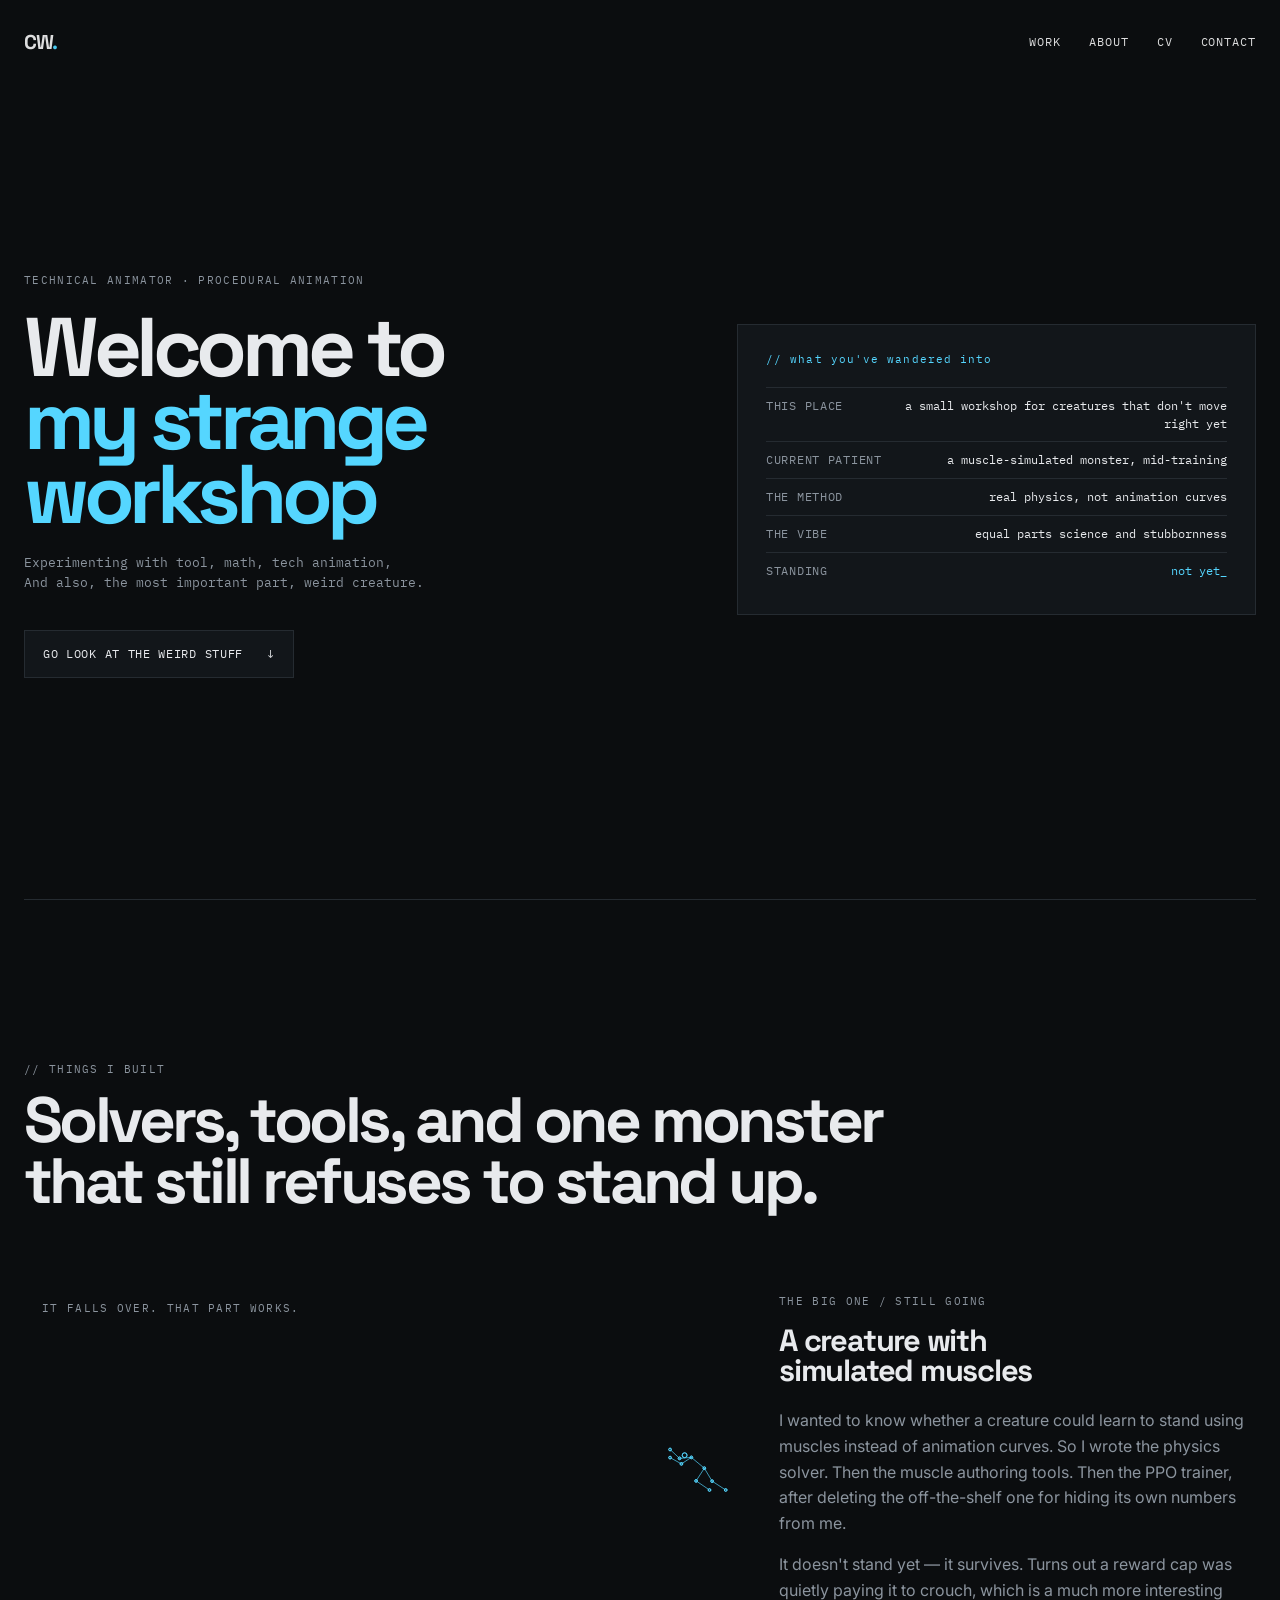
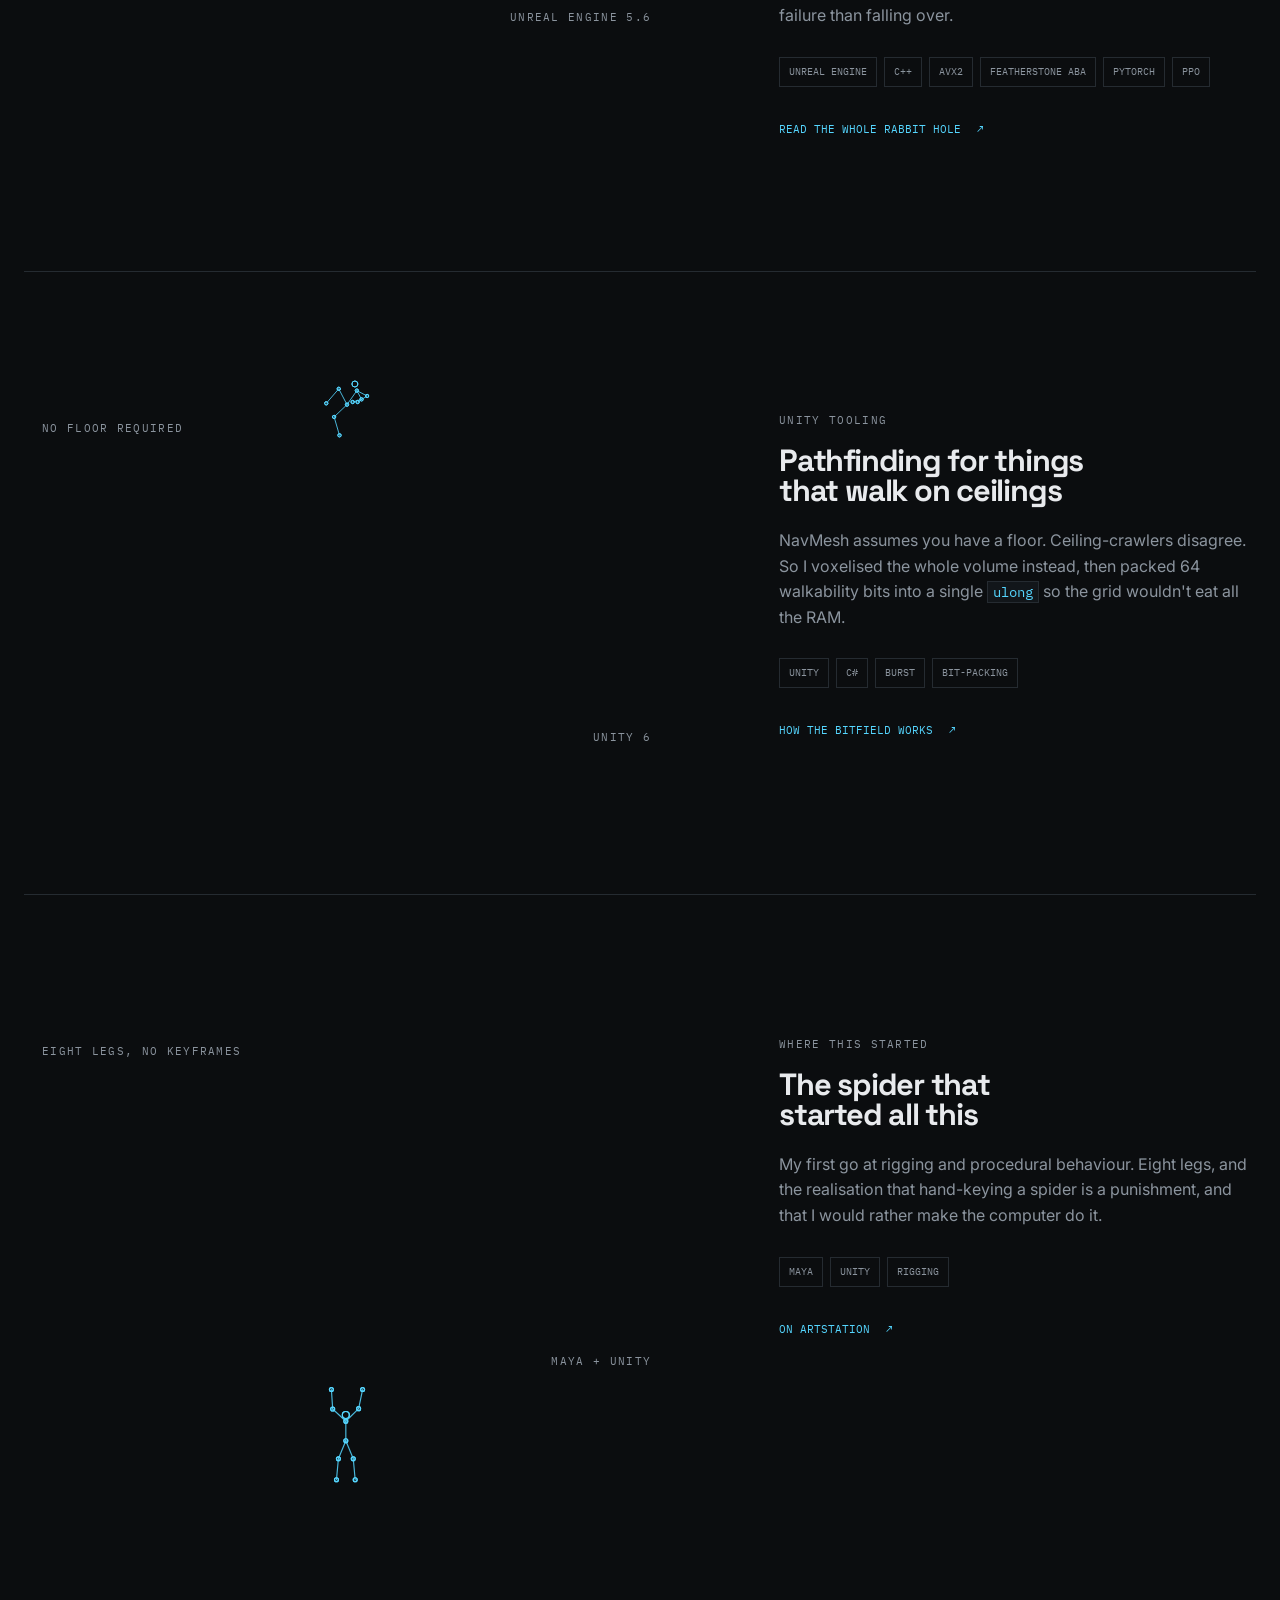
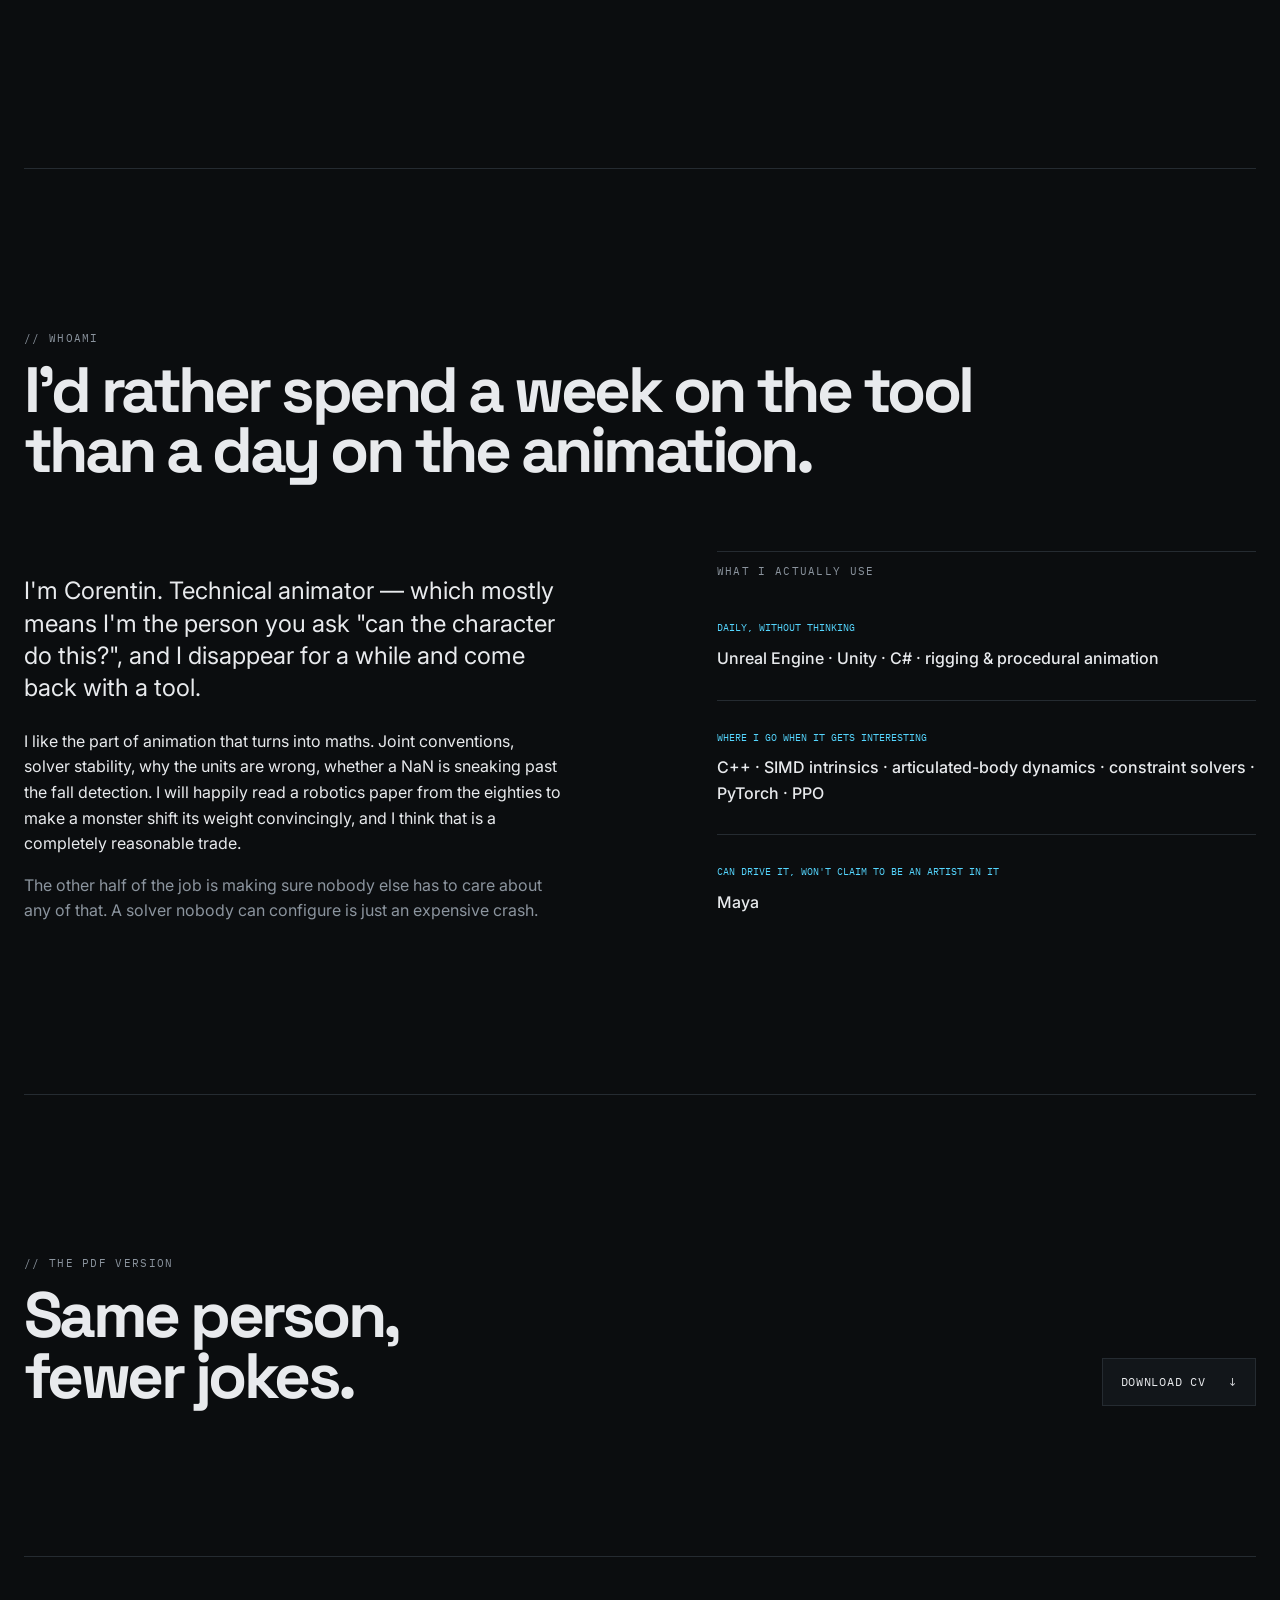
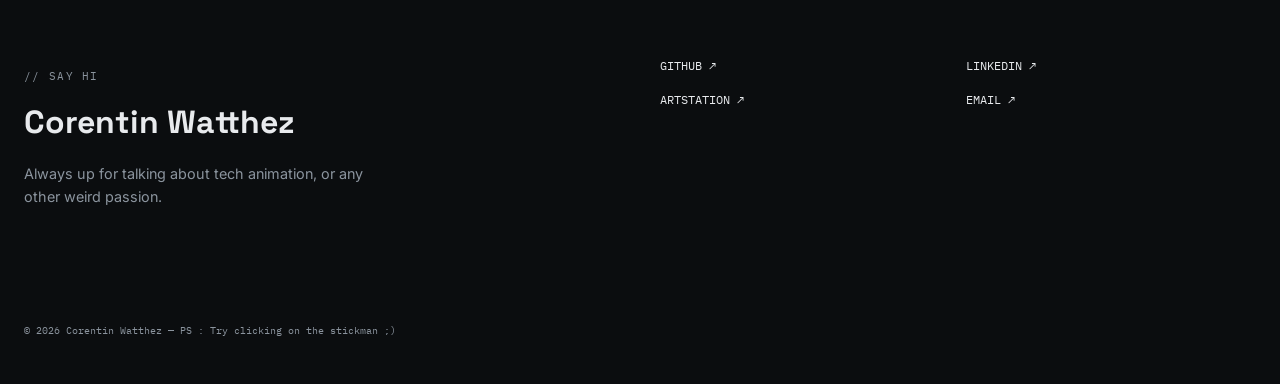
==== index.html @ bc5662cf "first procedural animation update Update the MUSCLE-ANIMATION case study and homepage card to match " ====
<!doctype html>
<html lang="en">

<head>
  <meta charset="UTF-8">
  <meta name="viewport" content="width=device-width, initial-scale=1.0">
  <meta name="description"
    content="Corentin Watthez — technical animator. I write physics solvers, rigging tools, and other things that make creatures move badly until they don't.">
  <title>Corentin Watthez — Technical Animator</title>
  <link rel="preconnect" href="https://fonts.googleapis.com">
  <link rel="preconnect" href="https://fonts.gstatic.com" crossorigin>
  <link
    href="https://fonts.googleapis.com/css2?family=IBM+Plex+Mono:wght@400;500&family=Inter:wght@400;500;600;700&family=Space+Grotesk:wght@500;600;700&display=swap"
    rel="stylesheet">
  <link rel="stylesheet" href="CSS/style.css">
  <script src="JS/stickman.js" defer></script>
  <script src="JS/video-focus.js" defer></script>
</head>

<body>
  <header class="site-header">
    <a class="logo" href="#">CW<span>.</span></a>
    <nav>
      <a href="#work">Work</a>
      <a href="#about">About</a>
      <a href="#cv">CV</a>
      <a href="#contact">Contact</a>
    </nav>
  </header>

  <main>
    <section class="hero">
      <div class="hero-copy">
        <p class="eyebrow">TECHNICAL ANIMATOR · PROCEDURAL ANIMATION</p>
        <h1>Welcome to <br><span>my strange<br>workshop</span></h1>
        <p class="hero-intro">
          Experimenting with tool, math, tech animation,<br>
          And also, the most important part, weird creature.
        </p>
        <a class="button" href="#work">Go look at the weird stuff <span>↓</span></a>
      </div>

      <div class="hero-card">
        <p class="hero-card-title">// what you've wandered into</p>
        <dl class="readout">
          <div><dt>this place</dt>
            <dd>a small workshop for creatures that don't move right yet</dd>
          </div>
          <div><dt>current patient</dt>
            <dd>a muscle-simulated monster, mid-training</dd>
          </div>
          <div><dt>the method</dt>
            <dd>real physics, not animation curves</dd>
          </div>
          <div><dt>the vibe</dt>
            <dd>equal parts science and stubbornness</dd>
          </div>
          <div class="pending"><dt>standing</dt>
            <dd>not yet</dd>
          </div>
        </dl>
      </div>
    </section>

    <section id="work" class="section" data-solo-video>
      <div class="section-heading">
        <div>
          <p class="eyebrow">// THINGS I BUILT</p>
          <h2>Solvers, tools, and one monster<br>that still refuses to stand up.</h2>
        </div>
      </div>

      <article class="project-row">
        <div class="video-frame">
          <div class="project-media">
            <div class="media-label">IT FALLS OVER. THAT PART WORKS.</div>

            <video autoplay muted loop playsinline>
              <source src="ASSET/VIDEO/MUTO Falling.mp4" type="video/mp4">
              Your browser does not support the video tag.
            </video>

            <div class="media-corner">UNREAL ENGINE 5.6</div>
          </div>
          <svg class="stickman pose-push"></svg>
        </div>
        <div class="project-info">
          <p class="project-index">THE BIG ONE / STILL GOING</p>
          <h3>A creature with<br>simulated muscles</h3>
          <p>
            I wanted to know whether a creature could learn to stand using muscles
            instead of animation curves. So I wrote the physics solver. Then the
            muscle authoring tools. Then the PPO trainer, after deleting the
            off-the-shelf one for hiding its own numbers from me.
          </p>
          <p>
            It doesn't stand yet — it survives. Turns out a reward cap was
            quietly paying it to crouch, which is a much more interesting failure
            than falling over.
          </p>
          <div class="tags">
            <span>Unreal Engine</span>
            <span>C++</span>
            <span>AVX2</span>
            <span>Featherstone ABA</span>
            <span>PyTorch</span>
            <span>PPO</span>
          </div>
          <a class="text-link" href="PROJECTS/MUSCLE-ANIMATION/index.html">Read the whole rabbit hole <span>↗</span></a>
        </div>
      </article>


      <article class="project-row">
        <div class="video-frame">
          <div class="project-media">
            <div class="media-label">NO FLOOR REQUIRED</div>

            <video autoplay muted loop playsinline>
              <source src="ASSET/VIDEO/Pathfinding demo.mp4" type="video/mp4">
              Your browser does not support the video tag.
            </video>

            <div class="media-corner">UNITY 6</div>
          </div>
          <svg class="stickman pose-sit"></svg>
        </div>
        <div class="project-info">
          <p class="project-index">UNITY TOOLING</p>
          <h3>Pathfinding for things<br>that walk on ceilings</h3>
          <p>
            NavMesh assumes you have a floor. Ceiling-crawlers disagree. So I
            voxelised the whole volume instead, then packed 64 walkability bits
            into a single <code>ulong</code> so the grid wouldn't eat all the RAM.
          </p>
          <div class="tags"><span>Unity</span><span>C#</span><span>Burst</span><span>Bit-packing</span></div>
          <a class="text-link" href="PROJECTS/3DPATHFINDING/index.html">How the bitfield works <span>↗</span></a>
        </div>
      </article>

      <article class="project-row">
        <div class="video-frame">
          <div class="project-media">
            <div class="media-label">EIGHT LEGS, NO KEYFRAMES</div>

            <video autoplay muted loop playsinline>
              <source src="ASSET/VIDEO/SpiderWalking.mp4" type="video/mp4">
              Your browser does not support the video tag.
            </video>

            <div class="media-corner">MAYA + UNITY</div>
          </div>
          <svg class="stickman pose-hang"></svg>
        </div>
        <div class="project-info">
          <p class="project-index">WHERE THIS STARTED</p>
          <h3>The spider that<br>started all this</h3>
          <p>
            My first go at rigging and procedural behaviour. Eight legs, and the
            realisation that hand-keying a spider is a punishment, and that I would
            rather make the computer do it.
          </p>
          <div class="tags"><span>Maya</span><span>Unity</span><span>Rigging</span></div>
          <a class="text-link" href="https://www.artstation.com/artwork/eRRg83">On ArtStation <span>↗</span></a>
        </div>
      </article>
    </section>


    <section id="about" class="section about">
      <div class="section-heading">
        <div>
          <p class="eyebrow">// WHOAMI</p>
          <h2>I'd rather spend a week on the tool<br>than a day on the animation.</h2>
        </div>
      </div>

      <div class="about-grid">
        <div>
          <p class="large-copy">
            I'm Corentin. Technical animator — which mostly means I'm the person
            you ask "can the character do this?", and I disappear for a while and
            come back with a tool.
          </p>
          <p>
            I like the part of animation that turns into maths. Joint conventions,
            solver stability, why the units are wrong, whether a NaN is sneaking
            past the fall detection. I will happily read a robotics paper from the
            eighties to make a monster shift its weight convincingly, and I think
            that is a completely reasonable trade.
          </p>
          <p>
            The other half of the job is making sure nobody else has to care about
            any of that. A solver nobody can configure is just an expensive crash.
          </p>
        </div>
        <div class="toolbox">
          <p class="eyebrow">WHAT I ACTUALLY USE</p>
          <div class="skill-group">
            <span>DAILY, WITHOUT THINKING</span>
            <strong>Unreal Engine · Unity · C# · rigging &amp; procedural animation</strong>
          </div>
          <div class="skill-group">
            <span>WHERE I GO WHEN IT GETS INTERESTING</span>
            <strong>C++ · SIMD intrinsics · articulated-body dynamics · constraint
              solvers · PyTorch · PPO</strong>
          </div>
          <div class="skill-group">
            <span>CAN DRIVE IT, WON'T CLAIM TO BE AN ARTIST IN IT</span>
            <strong>Maya</strong>
          </div>
        </div>
      </div>
    </section>

    <section id="cv" class="section cv">
      <div>
        <p class="eyebrow">// THE PDF VERSION</p>
        <h2>Same person,<br>fewer jokes.</h2>
      </div>
      <a class="button" href="ASSET/WatthezCorentinResume.pdf" download>Download CV <span>↓</span></a>
    </section>
  </main>

  <footer id="contact">
    <div>
      <p class="eyebrow">// SAY HI</p>
      <h2>Corentin Watthez</h2>
      <p class="footer-note">
        Always up for talking about tech animation, or any other weird passion.
      </p>
    </div>
    <div class="footer-links">
      <a href="https://github.com/Orabs16">GitHub ↗</a>
      <a href="https://www.linkedin.com/in/corentin-watthez-62b219331/">LinkedIn ↗</a>
      <a href="https://www.artstation.com/corentinwatthez">ArtStation ↗</a>
      <a href="mailto:corentinwatthez@gmail.com">Email ↗</a>
    </div>
    <p class="copyright">
      © 2026 Corentin Watthez — PS : Try clicking on the stickman ;)
    </p>
  </footer>
</body>

</html>
---- CSS/style.css ----
* {
  box-sizing: border-box;
}

:root {
  --bg: #0b0d0f;
  --surface: #12161a;
  --surface-2: #171c21;
  --text: #e8eaed;
  --muted: #8b949e;
  --line: #252b31;
  --accent: #55d6ff;
  --max: 1280px;
}

html {
  scroll-behavior: smooth;
}

body {
  margin: 0;
  background: var(--bg);
  color: var(--text);
  font-family: "Inter", sans-serif;
  line-height: 1.6;
}

a {
  color: inherit;
  text-decoration: none;
}

.site-header {
  position: fixed;
  z-index: 10;
  top: 0;
  left: 50%;
  transform: translateX(-50%);
  width: min(calc(100% - 48px), var(--max));
  padding: 26px 0;
  display: flex;
  justify-content: space-between;
  align-items: center;
  mix-blend-mode: difference;
}

.logo {
  font-family: "Space Grotesk", sans-serif;
  font-weight: 700;
  font-size: 1.25rem;
  letter-spacing: -.05em;
}

.logo span,
h1 span,
.statement span {
  color: var(--accent);
}

nav {
  display: flex;
  gap: 28px;
  font-family: "IBM Plex Mono", monospace;
  font-size: .72rem;
  text-transform: uppercase;
  letter-spacing: .08em;
}

nav a,
.text-link,
.footer-links a {
  transition: color .2s ease;
}

nav a:hover,
.text-link:hover,
.footer-links a:hover {
  color: var(--accent);
}

.hero,
.section,
.statement,
footer {
  width: min(calc(100% - 48px), var(--max));
  margin: 0 auto;
}

.hero {
  min-height: 100vh;
  display: grid;
  grid-template-columns: 1fr .85fr;
  align-items: center;
  gap: 8vw;
  padding: 120px 0 80px;

  border-bottom: 1px solid var(--line);
}

.eyebrow {
  white-space: nowrap;
}

.eyebrow,
.project-index,
.media-label,
.media-corner,
.hero-label {
  font-family: "IBM Plex Mono", monospace;
  font-size: .68rem;
  letter-spacing: .12em;
  text-transform: uppercase;
  color: var(--muted);
}

.hero h1 {
  margin: 22px 0;
  font-family: "Space Grotesk", sans-serif;
  font-size: clamp(3.4rem, 6.5vw, 6.8rem);
  line-height: .88;
  letter-spacing: -.065em;
}

.hero-intro {
  color: var(--muted);
  font-family: "IBM Plex Mono", monospace;
  font-size: .8rem;
  margin-bottom: 36px;
}

.button {
  display: inline-flex;
  align-items: center;
  gap: 24px;
  padding: 14px 18px;
  border: 1px solid var(--line);
  background: var(--surface);
  font-family: "IBM Plex Mono", monospace;
  font-size: .72rem;
  text-transform: uppercase;
  letter-spacing: .06em;
  transition: border-color .2s ease, background .2s ease;
}

.button:hover {
  border-color: var(--accent);
  background: var(--surface-2);
}

.hero-visual {
  min-height: 570px;
  position: relative;
  overflow: hidden;
  border: 1px solid var(--line);
  background:
    radial-gradient(circle at 50% 45%, rgba(85,214,255,.08), transparent 30%),
    var(--surface);
}

.grid {
  position: absolute;
  inset: 0;
  opacity: .3;
  background-image:
    linear-gradient(var(--line) 1px, transparent 1px),
    linear-gradient(90deg, var(--line) 1px, transparent 1px);
  background-size: 45px 45px;
  transform: perspective(500px) rotateX(55deg) scale(1.5);
  transform-origin: bottom;
}

/*
 * The stickman rig itself (joints, bones, IK, pose data) lives entirely in
 * JS/stickman.js — an <svg class="stickman pose-X"> is built and animated
 * from there. The .video-frame anchor rules below (search "pose-hang") are
 * all that's left in CSS: where each pose's fixed grip/foot point lands on
 * its video's edge.
 */
.stickman {
  position: absolute;
  display: block;
  overflow: visible; /* svg defaults to clipping at its viewBox; limbs that swing outside it (a raised head, a kicking foot) need to stay visible */
  /* mobile browsers flash a translucent highlight box and/or a long-press
     copy/save callout on anything tappable - purely cosmetic, doesn't touch
     click/pointer events, so it's safe to turn off for a decorative figure */
  -webkit-tap-highlight-color: transparent;
  -webkit-touch-callout: none;
  user-select: none;
  -webkit-user-select: none;
}

.hero-label {
  position: absolute;
  left: 20px;
  bottom: 20px;
}

.hero-label strong {
  color: var(--accent);
  font-weight: 400;
}

.section {
  padding: 150px 0;
}

/* this used to be a two-column grid: a narrow gutter for a .section-number,
   then the heading. No HTML file ever had a .section-number, so the heading
   was the only child and landed in the 80px gutter track - which crushed it
   into a tall thin column against the left edge. The eyebrow does the
   numbering job now, so the gutter (and its dead .section-number rule) is
   gone and the heading gets the full width. */
.section-heading {
  margin-bottom: 70px;
}

.section h2 {
  margin: 12px 0 0;
  font-family: "Space Grotesk", sans-serif;
  font-size: clamp(2.8rem, 5vw, 5rem);
  line-height: .95;
  letter-spacing: -.055em;
}

/* One project per row, video left, words right.
   Three looping videos sharing a screen made the section unreadable - the eye
   gets dragged between three unrelated subjects at once. Full-width rows with
   a lot of air between them give each project a screen of its own, and
   JS/video-focus.js makes sure only the one you're actually looking at plays. */
.project-row {
  display: grid;
  grid-template-columns: 1.15fr .85fr;
  /* the braced stickman leans off the right edge of the video, so the gap has
     to clear the figure as well as the two columns */
  gap: 110px;
  /* tops line up. end-alignment bottom-aligned a 366px video against a much
     taller text block, which dropped the video far below its own heading and
     read as a bug rather than a choice */
  align-items: start;
  padding: 130px 0;
  border-top: 1px solid var(--line);
}

.project-row:first-of-type {
  padding-top: 0;
  border-top: none;
}

/* .video-frame is the positioning anchor for the stickmen, but it stretches to
   the full grid column while .project-media caps out at 650px - so pose-push's
   left:100% was landing well past the video's right edge, floating in the gap.
   Pinning the frame to the same max-width puts the figure back on the border. */
.project-row .video-frame {
  width: min(100%, 650px);
}

/* the row's text column is narrower than the old featured layout, so the
   headline has to come down with it or it wraps to four lines */
.project-row .project-info h3 {
  font-size: clamp(1.9rem, 2.4vw, 2.6rem);
  margin: 16px 0 22px;
}

.project-media {
  position: relative;
  overflow: hidden;
  width: 100%;
  max-width: 650px;
  aspect-ratio: 16 / 9;
}

.project-media video {
  width: 100%;
  height: 100%;
  display: block;
  object-fit: cover;
}

.placeholder-media,
.card-media {
  position: relative;
  overflow: hidden;
  border: 1px solid var(--line);
  background:
    radial-gradient(circle at 50% 45%, rgba(85,214,255,.09), transparent 25%),
    linear-gradient(135deg, #101419, #171c21);
}

.placeholder-media::before,
.card-media::before {
  content: "";
  position: absolute;
  inset: 0;
  opacity: .18;
  background-image:
    linear-gradient(var(--line) 1px, transparent 1px),
    linear-gradient(90deg, var(--line) 1px, transparent 1px);
  background-size: 32px 32px;
}

.media-label,
.media-corner {
  position: absolute;
  z-index: 1;
  padding: 18px;
}

.media-corner {
  right: 0;
  bottom: 0;
}

.media-placeholder {
  position: absolute;
  inset: 0;
  display: grid;
  place-items: center;
}

.media-placeholder span {
  width: 74px;
  height: 74px;
  display: grid;
  place-items: center;
  border: 1px solid var(--accent);
  color: var(--accent);
  border-radius: 50%;
}

.project-info h3 {
  font-family: "Space Grotesk", sans-serif;
  letter-spacing: -.04em;
  line-height: .98;
}

.project-info h3 {
  font-size: clamp(2.2rem, 3.5vw, 4rem);
  margin: 18px 0 26px;
}

.project-info > p:not(.project-index) {
  color: var(--muted);
  max-width: 560px;
}

.tags {
  display: flex;
  flex-wrap: wrap;
  gap: 7px;
  margin: 28px 0;
}

.tags span {
  padding: 6px 9px;
  border: 1px solid var(--line);
  color: var(--muted);
  font-family: "IBM Plex Mono", monospace;
  font-size: .62rem;
  text-transform: uppercase;
}

.text-link {
  display: inline-flex;
  gap: 16px;
  color: var(--accent);
  font-family: "IBM Plex Mono", monospace;
  font-size: .7rem;
  text-transform: uppercase;
}

/* .project-grid / .project-card / .card-media lived here for the old two-up
   card row. Every project is a .project-row now, so they're gone. */

.video-frame {
  position: relative;
}

/* the dangling legs need real clearance below; hands/hips/heads for the
   other poses stay inside the video's own footprint, so no baseline margin
   is needed */
.video-frame:has(.pose-hang) {
  margin-bottom: 100px;
}

.video-frame .pose-hang {
  top: 100%;
  left: 50%;
  transform: translateX(-50%);
}

.video-frame .pose-push {
  left: 100%;
  top: 50%;
  transform: translateY(-50%);
}

/* push's mobile stand-in anchors the same right edge as pose-push - it's
   just built narrow (see JS/stickman.js) so it fits the smaller margin a
   full-width mobile video leaves past that edge. */
.video-frame .pose-push-mobile {
  left: 100%;
  top: 50%;
  transform: translateY(-50%);
}

.video-frame .pose-sit {
  top: 0;
  left: 50%;
  transform: translateX(-50%);
}
.statement {
  border-top: 1px solid var(--line);
  border-bottom: 1px solid var(--line);
  padding: 120px 0;
  display: grid;
  grid-template-columns: 100px 1fr;
  align-items: start;
}

.statement-mark {
  font-size: 4rem;
  color: var(--accent);
}

.statement p {
  margin: 0;
  font-family: "Space Grotesk", sans-serif;
  font-size: clamp(2.5rem, 5vw, 5rem);
  line-height: .95;
  letter-spacing: -.055em;
}

.about {
  border-top: 1px solid var(--line);
}



.about-grid {
  display: grid;
  grid-template-columns: 1fr 1fr;
  gap: 12vw;
}

.large-copy {
  font-size: 1.5rem;
  line-height: 1.35;
}

.about-grid > div:first-child > p:last-child {
  color: var(--muted);
  max-width: 600px;
}

.toolbox {
  border-top: 1px solid var(--line);
}

.skill-group {
  padding: 28px 0;
  border-bottom: 1px solid var(--line);
}

.skill-group span {
  display: block;
  margin-bottom: 10px;
  color: var(--accent);
  font-family: "IBM Plex Mono", monospace;
  font-size: .65rem;
}

.skill-group strong {
  font-weight: 500;
}

.cv {
  display: flex;
  justify-content: space-between;
  align-items: end;
  border-top: 1px solid var(--line);
}

footer {
  padding: 100px 0 35px;
  border-top: 1px solid var(--line);
  display: grid;
  grid-template-columns: 1fr 1fr;
  gap: 40px;
}

footer h2 {
  font-family: "Space Grotesk", sans-serif;
  font-size: 2rem;
  margin: 10px 0;
}

.footer-links {
  display: grid;
  grid-template-columns: 1fr 1fr;
  align-content: start;
  gap: 15px;
  font-family: "IBM Plex Mono", monospace;
  font-size: .72rem;
  text-transform: uppercase;
}

.copyright {
  grid-column: 1 / -1;
  margin-top: 60px;
  color: var(--muted);
  font-family: "IBM Plex Mono", monospace;
  font-size: .62rem;
}

@media (max-width: 800px) {
  .site-header {
    width: calc(100% - 32px);
  }

  nav {
    gap: 12px;
    font-size: .58rem;
  }

  .hero,
  .project-row,
  .about-grid,
  footer {
    grid-template-columns: 1fr;
  }

  .hero {
    padding-top: 130px;
    border-bottom: 1px solid var(--line);
  }

  .hero-visual {
    min-height: 430px;
  }

  .project-row {
    gap: 40px;
    padding: 80px 0;
  }

  .section {
    padding: 100px 0;
  }

  .section-heading {
    margin-bottom: 45px;
  }

  .statement {
    grid-template-columns: 45px 1fr;
    padding: 90px 0;
  }

  .cv {
    align-items: start;
    gap: 35px;
    flex-direction: column;
  }

  .footer-links {
    grid-template-columns: 1fr 1fr;
  }
}

/* ---- hero readout card ------------------------------------------------
   the right-hand hero column used to be an empty grid cell; it now holds a
   live-ish status block for whatever project is currently eating my evenings.
   update the numbers when they change - stale stats are worse than no stats. */

.hero-card {
  align-self: center;
  padding: 26px 28px;
  border: 1px solid var(--line);
  background: var(--surface);
  font-family: "IBM Plex Mono", monospace;
  font-size: .74rem;
  line-height: 1.5;
}

.hero-card-title {
  margin: 0 0 20px;
  color: var(--accent);
  font-size: .68rem;
  letter-spacing: .1em;
}

.readout {
  margin: 0;
}

.readout > div {
  display: flex;
  justify-content: space-between;
  gap: 20px;
  padding: 9px 0;
  border-top: 1px solid var(--line);
}

.readout dt {
  color: var(--muted);
  text-transform: uppercase;
  letter-spacing: .06em;
  white-space: nowrap;
}

.readout dd {
  margin: 0;
  text-align: right;
}

/* the one line that isn't done yet gets to look unfinished */
.readout .pending dd {
  color: var(--accent);
}

.readout .pending dd::after {
  content: "_";
  animation: caret 1.1s steps(1) infinite;
}

@keyframes caret {
  50% { opacity: 0; }
}

@media (prefers-reduced-motion: reduce) {
  .readout .pending dd::after { animation: none; }
}

/* inline code in body copy - ulong, NaN, that kind of thing */
code {
  padding: 1px 5px;
  border: 1px solid var(--line);
  background: var(--surface);
  color: var(--accent);
  font-family: "IBM Plex Mono", monospace;
  font-size: .85em;
}

.footer-note {
  max-width: 42ch;
  color: var(--muted);
  font-size: .9rem;
}

.copyright {
  max-width: 68ch;
  line-height: 1.7;
}

/* the about column now runs to three groups, so let the last one close it off */
.toolbox .skill-group:last-child {
  border-bottom: none;
}

@media (max-width: 800px) {
  /* long eyebrows would otherwise overflow: nowrap is only safe on desktop */
  .eyebrow {
    white-space: normal;
  }

  .hero-card {
    align-self: start;
  }
}
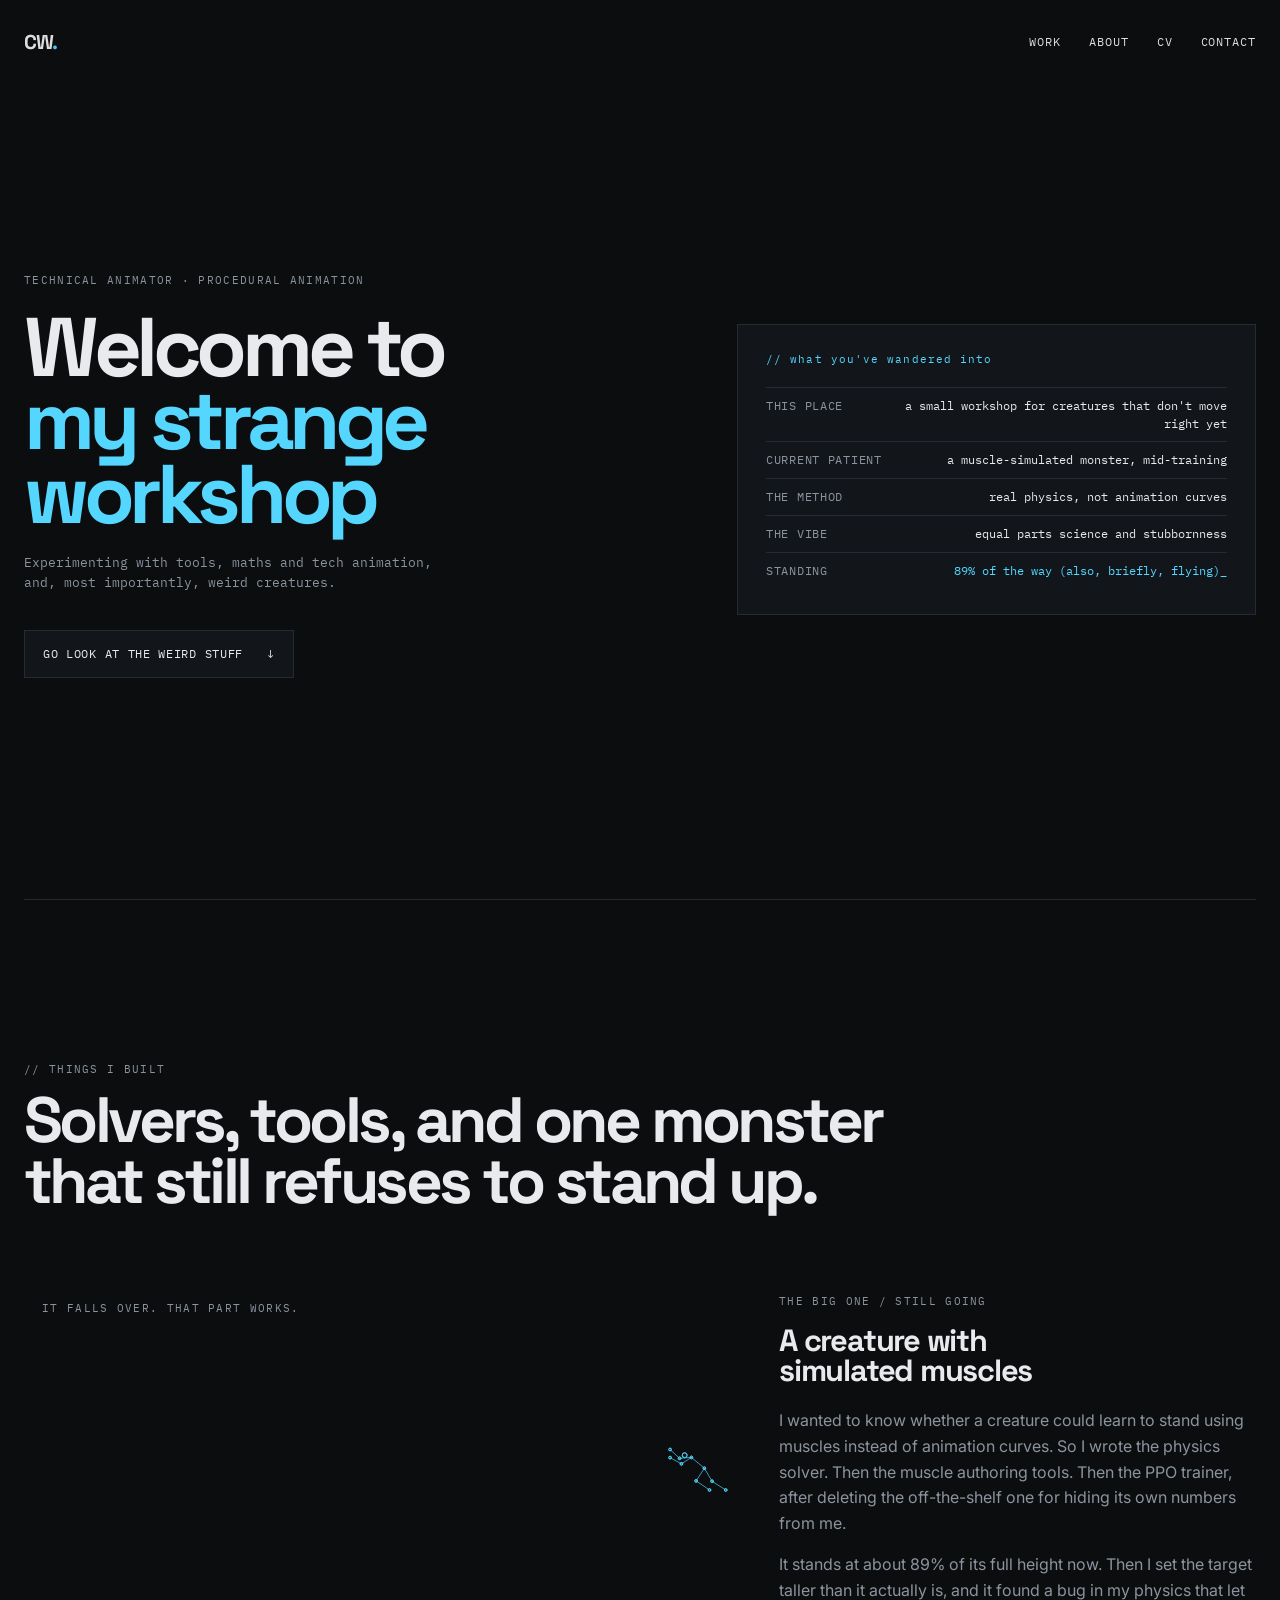
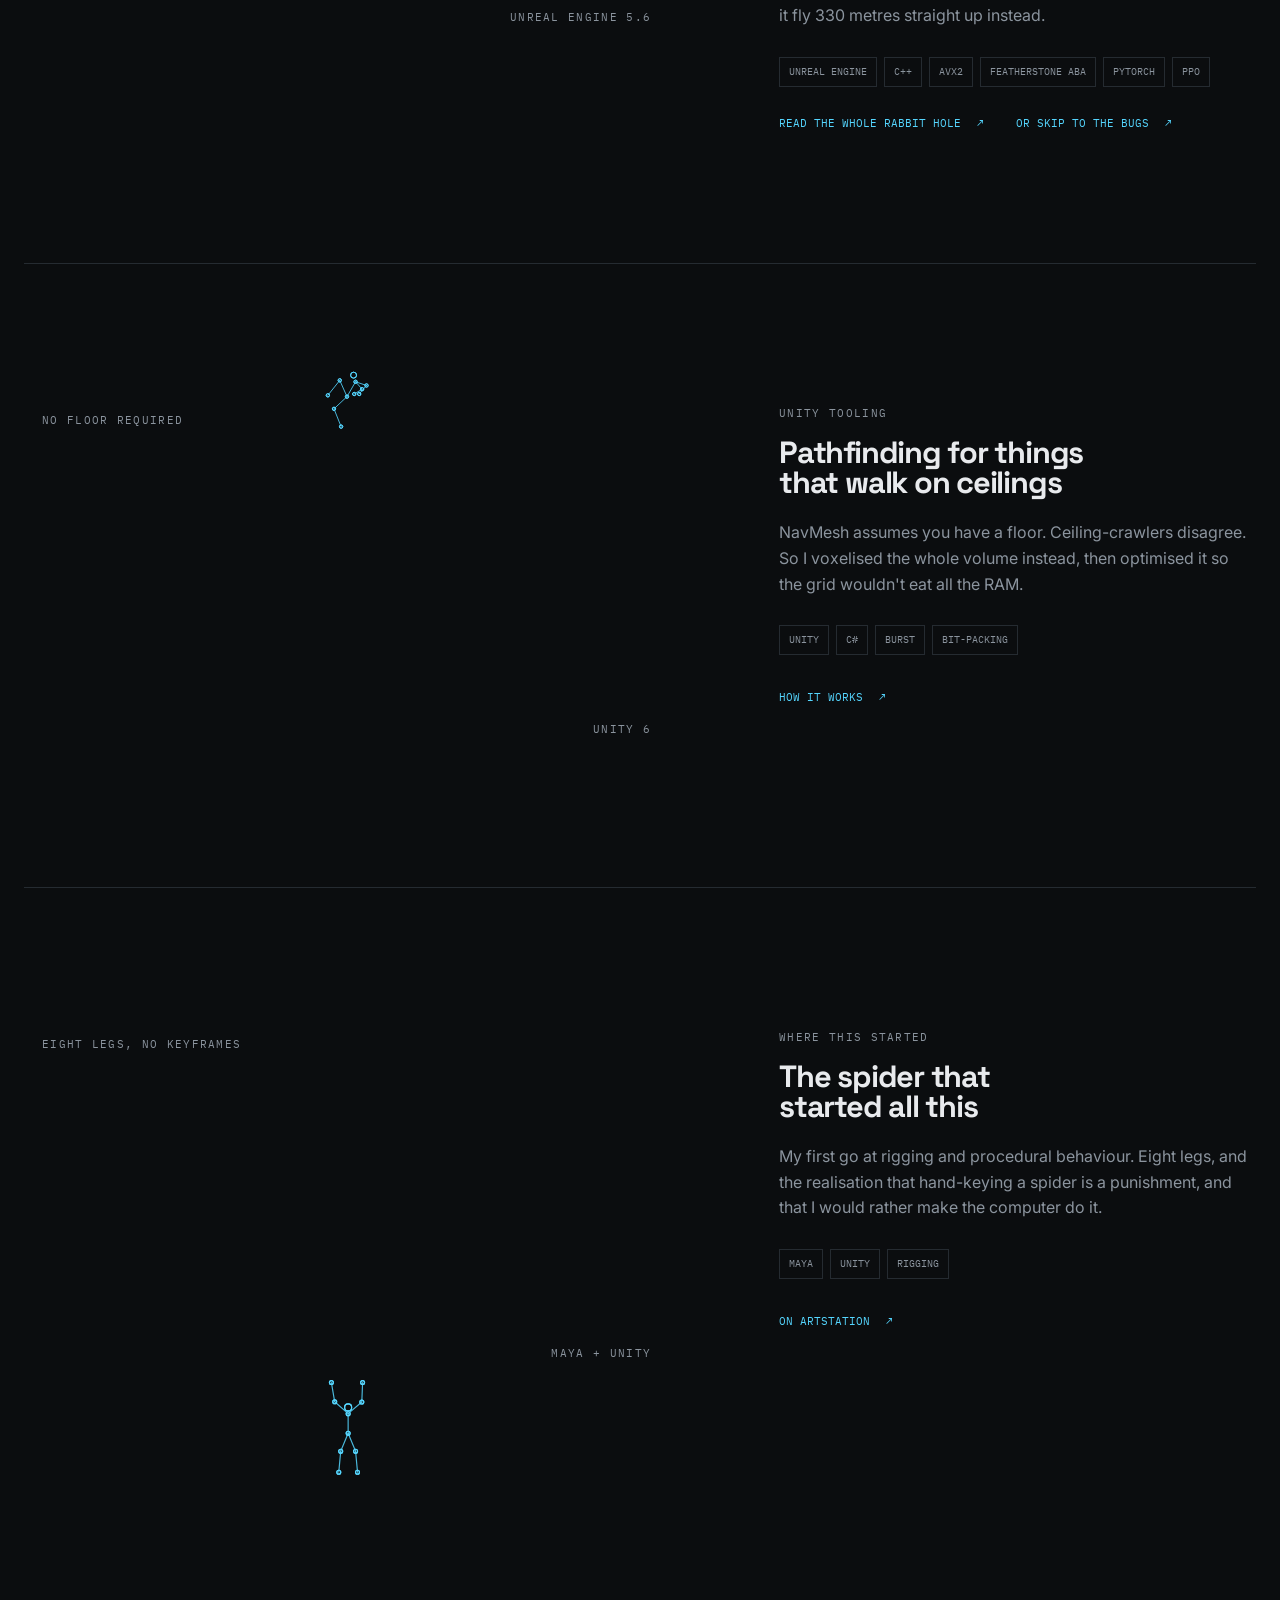
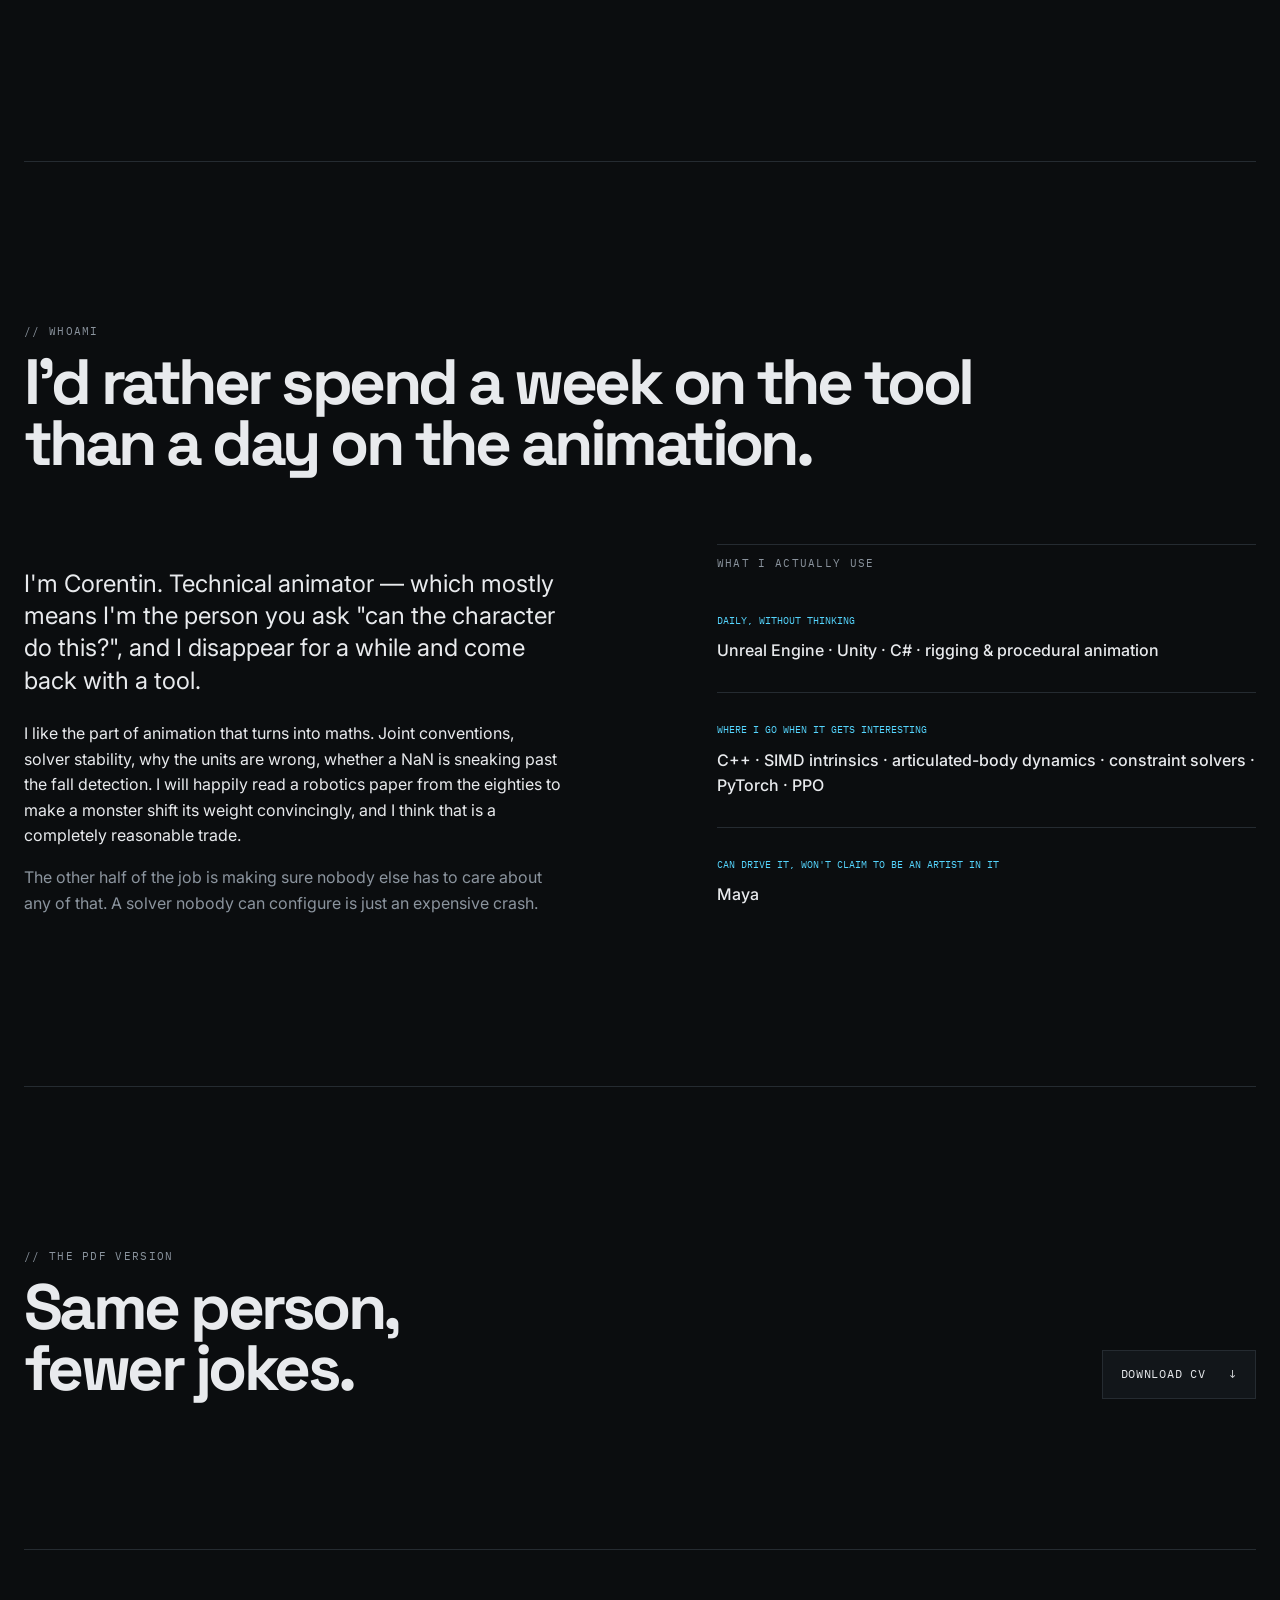
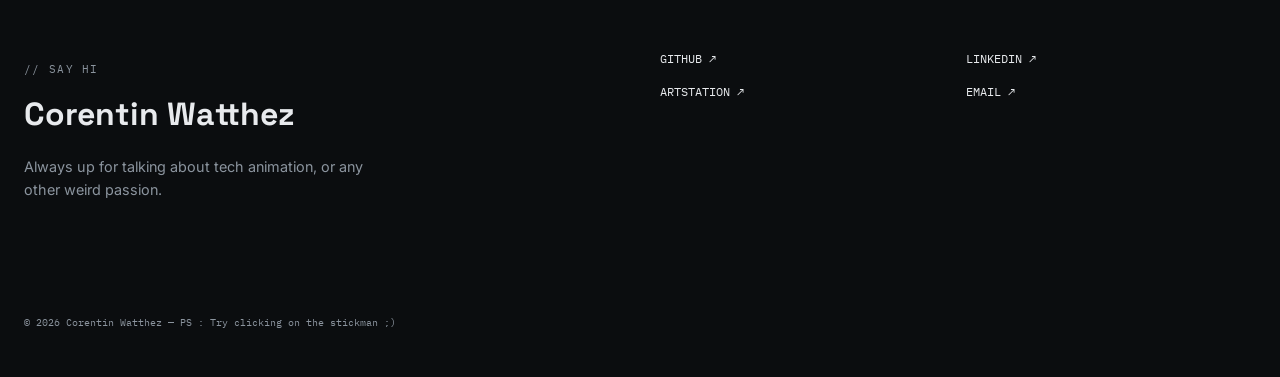
==== commit a96c14d2: "Rework the MUSCLE-ANIMATION section also change some paragraph everywhere and add 2 videos" ====
--- a/index.html
+++ b/index.html
@@ -34,8 +34,8 @@
         <p class="eyebrow">TECHNICAL ANIMATOR · PROCEDURAL ANIMATION</p>
         <h1>Welcome to <br><span>my strange<br>workshop</span></h1>
         <p class="hero-intro">
-          Experimenting with tool, math, tech animation,<br>
-          And also, the most important part, weird creature.
+          Experimenting with tools, maths and tech animation,<br>
+          and, most importantly, weird creatures.
         </p>
         <a class="button" href="#work">Go look at the weird stuff <span>↓</span></a>
       </div>
@@ -56,7 +56,7 @@
             <dd>equal parts science and stubbornness</dd>
           </div>
           <div class="pending"><dt>standing</dt>
-            <dd>not yet</dd>
+            <dd>89% of the way (also, briefly, flying)</dd>
           </div>
         </dl>
       </div>
@@ -94,9 +94,9 @@
             off-the-shelf one for hiding its own numbers from me.
           </p>
           <p>
-            It doesn't stand yet — it survives. Turns out a reward cap was
-            quietly paying it to crouch, which is a much more interesting failure
-            than falling over.
+            It stands at about 89% of its full height now. Then I set the target
+            taller than it actually is, and it found a bug in my physics that let
+            it fly 330 metres straight up instead.
           </p>
           <div class="tags">
             <span>Unreal Engine</span>
@@ -106,7 +106,10 @@
             <span>PyTorch</span>
             <span>PPO</span>
           </div>
-          <a class="text-link" href="PROJECTS/MUSCLE-ANIMATION/index.html">Read the whole rabbit hole <span>↗</span></a>
+          <div class="project-links">
+            <a class="text-link" href="PROJECTS/MUSCLE-ANIMATION/index.html">Read the whole rabbit hole <span>↗</span></a>
+            <a class="text-link" href="PROJECTS/MUSCLE-ANIMATION/bugs.html">Or skip to the bugs <span>↗</span></a>
+          </div>
         </div>
       </article>
 
@@ -130,11 +133,10 @@
           <h3>Pathfinding for things<br>that walk on ceilings</h3>
           <p>
             NavMesh assumes you have a floor. Ceiling-crawlers disagree. So I
-            voxelised the whole volume instead, then packed 64 walkability bits
-            into a single <code>ulong</code> so the grid wouldn't eat all the RAM.
+            voxelised the whole volume instead, then optimised it so the grid wouldn't eat all the RAM.
           </p>
           <div class="tags"><span>Unity</span><span>C#</span><span>Burst</span><span>Bit-packing</span></div>
-          <a class="text-link" href="PROJECTS/3DPATHFINDING/index.html">How the bitfield works <span>↗</span></a>
+          <a class="text-link" href="PROJECTS/3DPATHFINDING/index.html">How it works <span>↗</span></a>
         </div>
       </article>
 
--- a/CSS/style.css
+++ b/CSS/style.css
@@ -667,3 +667,10 @@
     align-self: start;
   }
 }
+
+/* a project with more than one page worth linking to */
+.project-links {
+  display: flex;
+  flex-wrap: wrap;
+  gap: 14px 32px;
+}
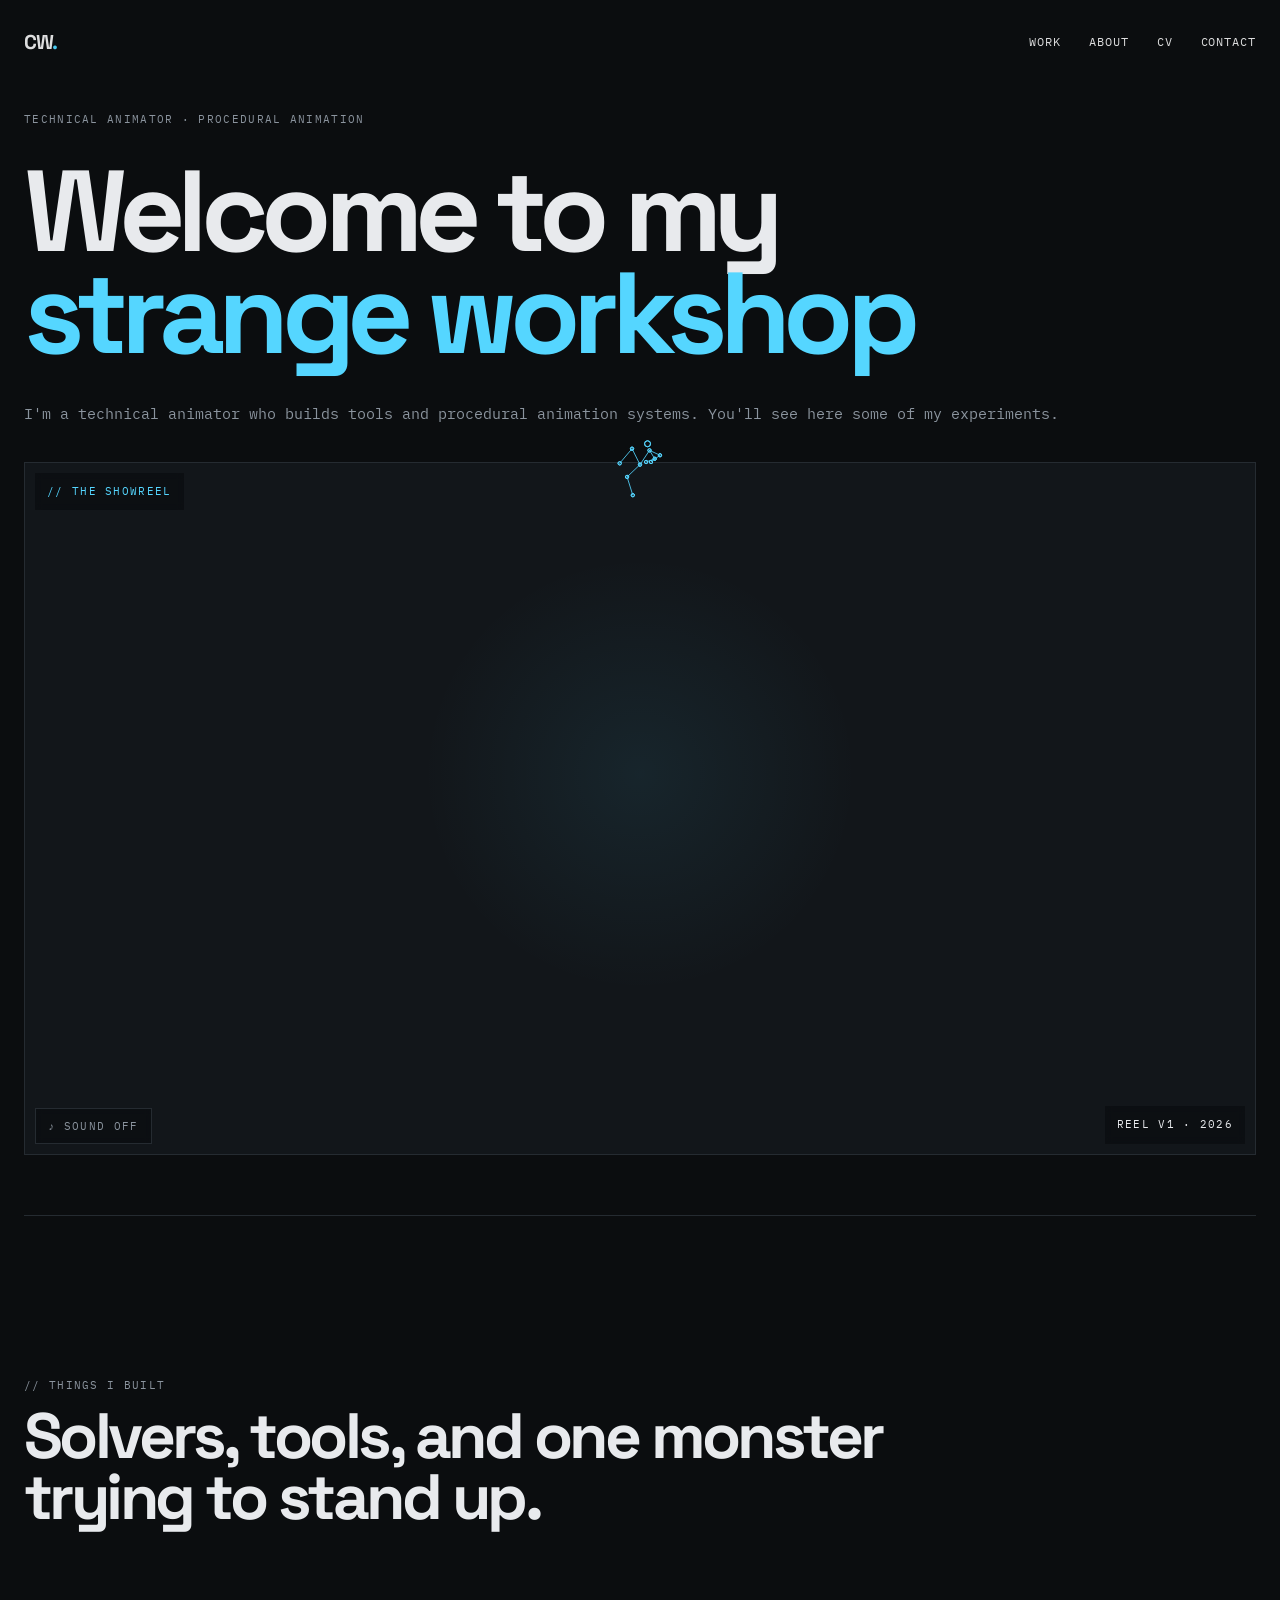
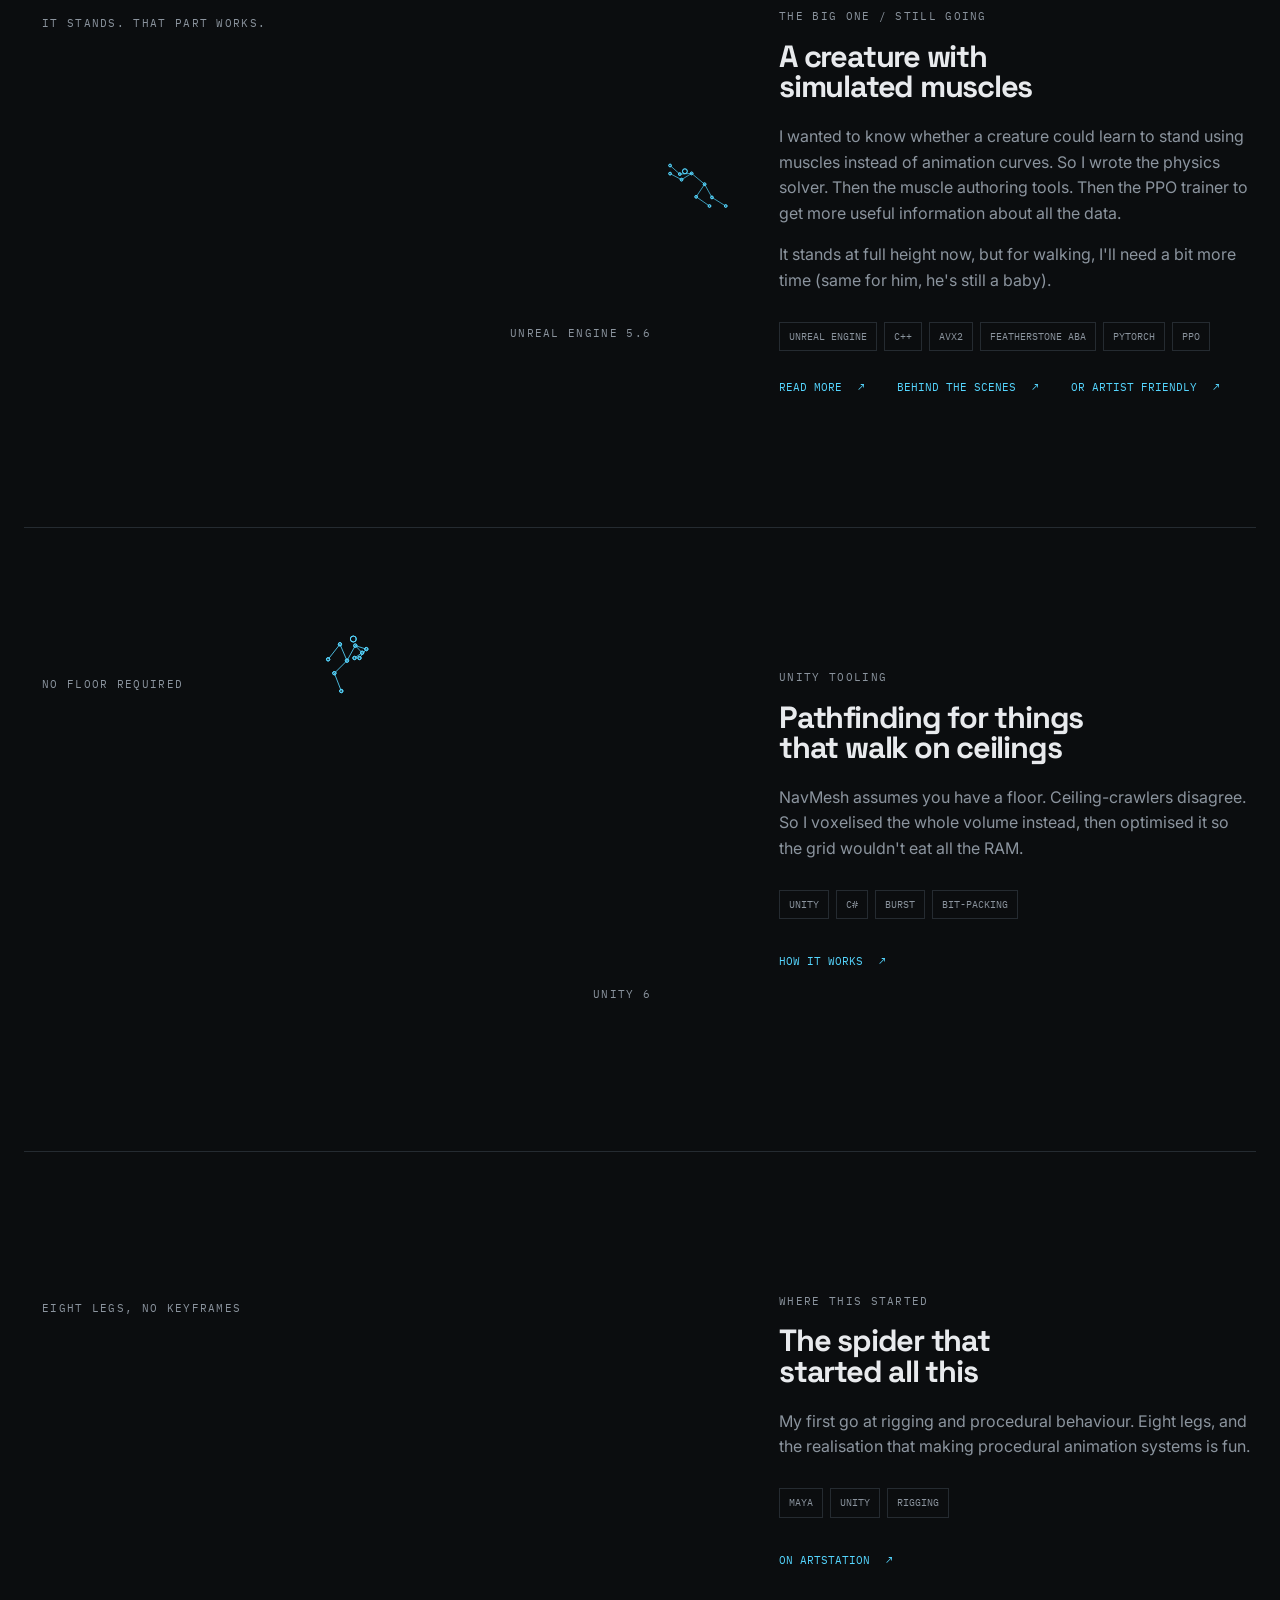
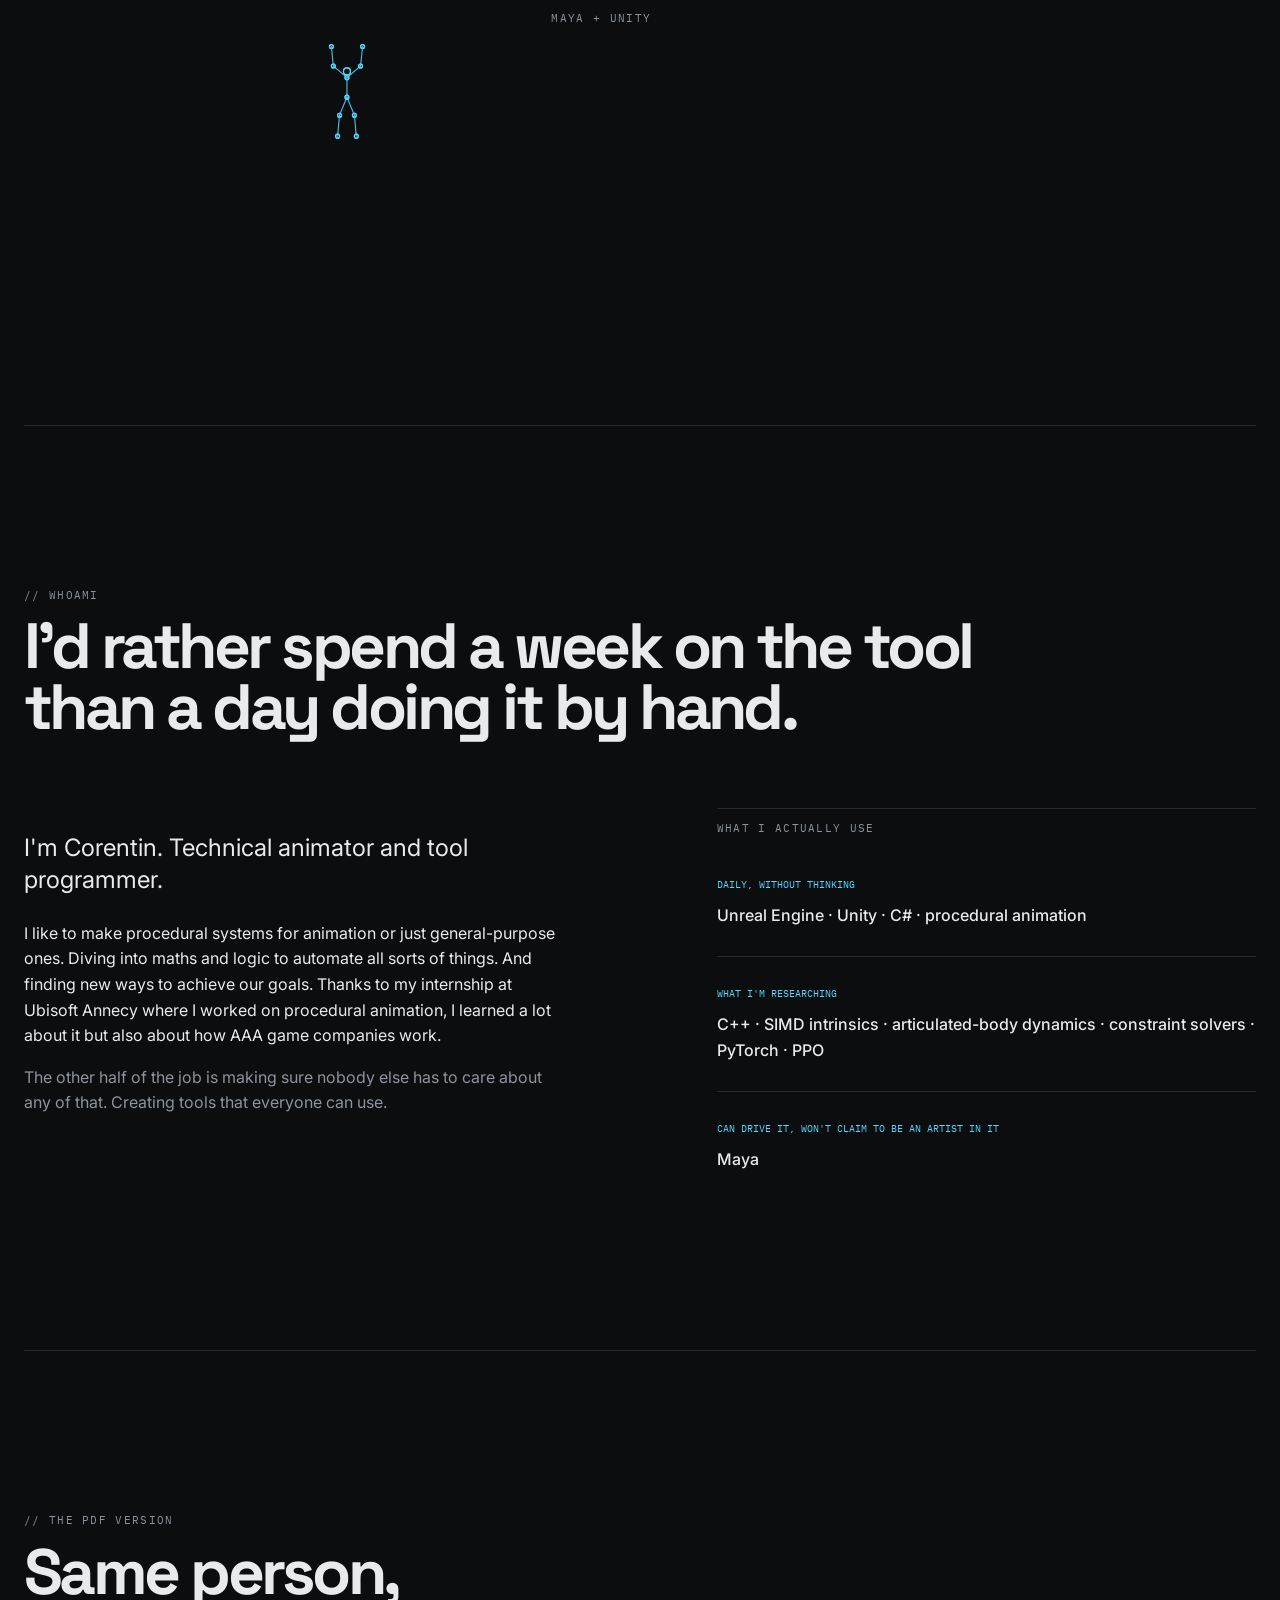
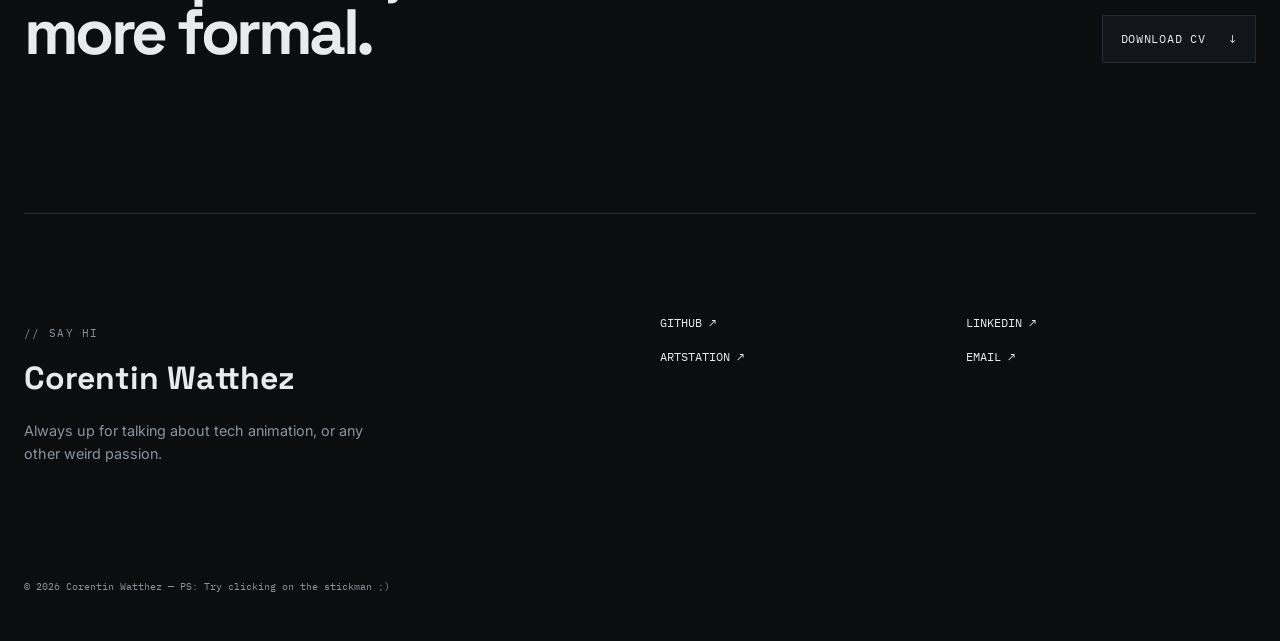
==== commit 1f9fd82e: "Update mainly the MUSCLE-ANIMATION section + showreal More video and example + added the showreal an" ====
--- a/index.html
+++ b/index.html
@@ -15,6 +15,7 @@
   <link rel="stylesheet" href="CSS/style.css">
   <script src="JS/stickman.js" defer></script>
   <script src="JS/video-focus.js" defer></script>
+  <script src="JS/reel-sound.js" defer></script>
 </head>
 
 <body>
@@ -29,54 +30,52 @@
   </header>
 
   <main>
-    <section class="hero">
+    <section class="hero" data-solo-video>
       <div class="hero-copy">
         <p class="eyebrow">TECHNICAL ANIMATOR · PROCEDURAL ANIMATION</p>
-        <h1>Welcome to <br><span>my strange<br>workshop</span></h1>
+        <h1>Welcome to my <span>strange workshop</span></h1>
         <p class="hero-intro">
-          Experimenting with tools, maths and tech animation,<br>
-          and, most importantly, weird creatures.
+          I'm a technical animator who builds tools and procedural animation systems.
+          You'll see here some of my experiments.
         </p>
-        <a class="button" href="#work">Go look at the weird stuff <span>↓</span></a>
-      </div>
-
-      <div class="hero-card">
-        <p class="hero-card-title">// what you've wandered into</p>
-        <dl class="readout">
-          <div><dt>this place</dt>
-            <dd>a small workshop for creatures that don't move right yet</dd>
-          </div>
-          <div><dt>current patient</dt>
-            <dd>a muscle-simulated monster, mid-training</dd>
-          </div>
-          <div><dt>the method</dt>
-            <dd>real physics, not animation curves</dd>
-          </div>
-          <div><dt>the vibe</dt>
-            <dd>equal parts science and stubbornness</dd>
-          </div>
-          <div class="pending"><dt>standing</dt>
-            <dd>89% of the way (also, briefly, flying)</dd>
-          </div>
-        </dl>
-      </div>
+      </div>
+
+      <div class="hero-reel video-frame">
+        <div class="reel-media">
+          <div class="media-label">// THE SHOWREEL</div>
+
+          <video autoplay muted loop playsinline preload="metadata"
+            aria-label="Showreel — procedural animation, physics solvers and rigging tools">
+            <source src="ASSET/VIDEO/ShowrealV1.mp4" type="video/mp4">
+            Your browser does not support the video tag.
+          </video>
+
+          <button class="reel-sound" type="button" data-reel-sound aria-pressed="false">
+            <span aria-hidden="true">♪</span> sound off
+          </button>
+
+          <div class="media-corner">REEL V1 · 2026</div>
+        </div>
+        <svg class="stickman pose-sit"></svg>
+      </div>
+
     </section>
 
     <section id="work" class="section" data-solo-video>
       <div class="section-heading">
         <div>
           <p class="eyebrow">// THINGS I BUILT</p>
-          <h2>Solvers, tools, and one monster<br>that still refuses to stand up.</h2>
+          <h2>Solvers, tools, and one monster<br>trying to stand up.</h2>
         </div>
       </div>
 
       <article class="project-row">
         <div class="video-frame">
           <div class="project-media">
-            <div class="media-label">IT FALLS OVER. THAT PART WORKS.</div>
+            <div class="media-label">IT STANDS. THAT PART WORKS.</div>
 
             <video autoplay muted loop playsinline>
-              <source src="ASSET/VIDEO/MUTO Falling.mp4" type="video/mp4">
+              <source src="ASSET/VIDEO/BasicStand.mp4" type="video/mp4">
               Your browser does not support the video tag.
             </video>
 
@@ -90,13 +89,10 @@
           <p>
             I wanted to know whether a creature could learn to stand using muscles
             instead of animation curves. So I wrote the physics solver. Then the
-            muscle authoring tools. Then the PPO trainer, after deleting the
-            off-the-shelf one for hiding its own numbers from me.
-          </p>
-          <p>
-            It stands at about 89% of its full height now. Then I set the target
-            taller than it actually is, and it found a bug in my physics that let
-            it fly 330 metres straight up instead.
+            muscle authoring tools. Then the PPO trainer to get more useful information about all the data.
+          </p>
+          <p>
+            It stands at full height now, but for walking, I'll need a bit more time (same for him, he's still a baby).
           </p>
           <div class="tags">
             <span>Unreal Engine</span>
@@ -107,8 +103,9 @@
             <span>PPO</span>
           </div>
           <div class="project-links">
-            <a class="text-link" href="PROJECTS/MUSCLE-ANIMATION/index.html">Read the whole rabbit hole <span>↗</span></a>
-            <a class="text-link" href="PROJECTS/MUSCLE-ANIMATION/bugs.html">Or skip to the bugs <span>↗</span></a>
+            <a class="text-link" href="PROJECTS/MUSCLE-ANIMATION/index.html">Read more <span>↗</span></a>
+            <a class="text-link" href="PROJECTS/MUSCLE-ANIMATION/technical.html">behind the scenes <span>↗</span></a>
+            <a class="text-link" href="PROJECTS/MUSCLE-ANIMATION/tools.html">or artist friendly <span>↗</span></a>
           </div>
         </div>
       </article>
@@ -159,8 +156,7 @@
           <h3>The spider that<br>started all this</h3>
           <p>
             My first go at rigging and procedural behaviour. Eight legs, and the
-            realisation that hand-keying a spider is a punishment, and that I would
-            rather make the computer do it.
+            realisation that making procedural animation systems is fun.
           </p>
           <div class="tags"><span>Maya</span><span>Unity</span><span>Rigging</span></div>
           <a class="text-link" href="https://www.artstation.com/artwork/eRRg83">On ArtStation <span>↗</span></a>
@@ -173,37 +169,33 @@
       <div class="section-heading">
         <div>
           <p class="eyebrow">// WHOAMI</p>
-          <h2>I'd rather spend a week on the tool<br>than a day on the animation.</h2>
+          <h2>I'd rather spend a week on the tool<br>than a day doing it by hand.</h2>
         </div>
       </div>
 
       <div class="about-grid">
         <div>
           <p class="large-copy">
-            I'm Corentin. Technical animator — which mostly means I'm the person
-            you ask "can the character do this?", and I disappear for a while and
-            come back with a tool.
-          </p>
-          <p>
-            I like the part of animation that turns into maths. Joint conventions,
-            solver stability, why the units are wrong, whether a NaN is sneaking
-            past the fall detection. I will happily read a robotics paper from the
-            eighties to make a monster shift its weight convincingly, and I think
-            that is a completely reasonable trade.
+            I'm Corentin. Technical animator and tool programmer.
+          </p>
+          <p>
+            I like to make procedural systems for animation or just general-purpose ones. Diving into maths and logic to
+            automate all sorts of things. And finding new ways to achieve our goals. Thanks to my internship at Ubisoft
+            Annecy where I worked on procedural animation, I learned a lot about it but also about how AAA game companies work.
           </p>
           <p>
             The other half of the job is making sure nobody else has to care about
-            any of that. A solver nobody can configure is just an expensive crash.
+            any of that. Creating tools that everyone can use.
           </p>
         </div>
         <div class="toolbox">
           <p class="eyebrow">WHAT I ACTUALLY USE</p>
           <div class="skill-group">
             <span>DAILY, WITHOUT THINKING</span>
-            <strong>Unreal Engine · Unity · C# · rigging &amp; procedural animation</strong>
+            <strong>Unreal Engine · Unity · C# · procedural animation</strong>
           </div>
           <div class="skill-group">
-            <span>WHERE I GO WHEN IT GETS INTERESTING</span>
+            <span>WHAT I'M RESEARCHING</span>
             <strong>C++ · SIMD intrinsics · articulated-body dynamics · constraint
               solvers · PyTorch · PPO</strong>
           </div>
@@ -218,7 +210,7 @@
     <section id="cv" class="section cv">
       <div>
         <p class="eyebrow">// THE PDF VERSION</p>
-        <h2>Same person,<br>fewer jokes.</h2>
+        <h2>Same person,<br>more formal.</h2>
       </div>
       <a class="button" href="ASSET/WatthezCorentinResume.pdf" download>Download CV <span>↓</span></a>
     </section>
@@ -239,9 +231,9 @@
       <a href="mailto:corentinwatthez@gmail.com">Email ↗</a>
     </div>
     <p class="copyright">
-      © 2026 Corentin Watthez — PS : Try clicking on the stickman ;)
+      © 2026 Corentin Watthez — PS: Try clicking on the stickman ;)
     </p>
   </footer>
 </body>
 
-</html>
+</html>
--- a/CSS/style.css
+++ b/CSS/style.css
@@ -89,10 +89,12 @@
 .hero {
   min-height: 100vh;
   display: grid;
-  grid-template-columns: 1fr .85fr;
-  align-items: center;
-  gap: 8vw;
-  padding: 120px 0 80px;
+  /* the reel is the point of the hero now, so it stopped competing with the
+     copy for horizontal room: copy on top, reel across the full width below */
+  grid-template-columns: 1fr;
+  align-content: center;
+  gap: 36px;
+  padding: 100px 0 60px;
 
   border-bottom: 1px solid var(--line);
 }
@@ -113,19 +115,34 @@
   color: var(--muted);
 }
 
+/* the copy used to be a column beside the reel, so it was set narrow with
+   hard <br>s. The reel moved below it and took the whole width with it, which
+   left the right half of the headline block empty - so the type now runs the
+   full container instead of being wrapped by hand. */
+.hero-copy {
+  display: grid;
+}
+
 .hero h1 {
   margin: 22px 0;
   font-family: "Space Grotesk", sans-serif;
-  font-size: clamp(3.4rem, 6.5vw, 6.8rem);
+  /* sized off the viewport so the headline reaches the right edge rather than
+     stopping short of it; the rem cap keeps it sane on very wide monitors */
+  font-size: clamp(3.4rem, 9vw, 9.5rem);
   line-height: .88;
   letter-spacing: -.065em;
+  text-wrap: balance;
 }
 
 .hero-intro {
   color: var(--muted);
   font-family: "IBM Plex Mono", monospace;
-  font-size: .8rem;
-  margin-bottom: 36px;
+  /* it runs the full container width now, so it's sized up from .8rem - mono
+     at that size across 1280px reads as fine print, not as an intro */
+  font-size: clamp(.8rem, 1.15vw, 1rem);
+  line-height: 1.7;
+  margin-bottom: 0;
+  max-width: none;
 }
 
 .button {
@@ -567,68 +584,82 @@
   }
 }
 
-/* ---- hero readout card ------------------------------------------------
-   the right-hand hero column used to be an empty grid cell; it now holds a
-   live-ish status block for whatever project is currently eating my evenings.
-   update the numbers when they change - stale stats are worse than no stats. */
-
-.hero-card {
-  align-self: center;
-  padding: 26px 28px;
+/* ---- hero showreel ----------------------------------------------------
+   the hero's second row. Same frame language as the project rows - thin
+   border, mono label top-left, tag bottom-right - so the hero reads as part
+   of the set rather than a banner bolted on top.
+
+   It runs the full container width - 1280px, so 720px tall at 16:9, which is
+   comfortably more than double the headline's height. The vh term is only a
+   floor-guard for short screens: on anything under roughly 900px tall the reel
+   scales down rather than swallowing the whole viewport, and the hero is
+   allowed to run past one screen instead of squeezing the reel to fit. */
+
+.hero-reel {
+  width: min(100%, calc(80vh * 16 / 9));
+  margin: 0 auto;
+}
+
+.reel-media {
+  position: relative;
+  overflow: hidden;
+  width: 100%;
+  aspect-ratio: 16 / 9;
   border: 1px solid var(--line);
-  background: var(--surface);
-  font-family: "IBM Plex Mono", monospace;
-  font-size: .74rem;
-  line-height: 1.5;
-}
-
-.hero-card-title {
-  margin: 0 0 20px;
-  color: var(--accent);
+  background:
+    radial-gradient(circle at 50% 45%, rgba(85,214,255,.08), transparent 30%),
+    var(--surface);
+}
+
+.reel-media video {
+  width: 100%;
+  height: 100%;
+  display: block;
+  object-fit: cover;
+}
+
+/* the label and corner tag sit on top of moving footage, so they need their
+   own backing - the project-row versions get away with it because those clips
+   are dark at the edges and these won't always be */
+.reel-media .media-label,
+.reel-media .media-corner {
+  padding: 10px 12px;
+  margin: 10px;
+  background: rgba(10, 13, 16, .72);
+  color: var(--text);
+  backdrop-filter: blur(3px);
+}
+
+.reel-media .media-label {
+  color: var(--accent);
+}
+
+.reel-sound {
+  position: absolute;
+  z-index: 1;
+  left: 0;
+  bottom: 0;
+  margin: 10px;
+  display: inline-flex;
+  align-items: center;
+  gap: 8px;
+  padding: 10px 12px;
+  border: 1px solid var(--line);
+  background: rgba(10, 13, 16, .72);
+  backdrop-filter: blur(3px);
+  color: var(--muted);
+  font-family: "IBM Plex Mono", monospace;
   font-size: .68rem;
-  letter-spacing: .1em;
-}
-
-.readout {
-  margin: 0;
-}
-
-.readout > div {
-  display: flex;
-  justify-content: space-between;
-  gap: 20px;
-  padding: 9px 0;
-  border-top: 1px solid var(--line);
-}
-
-.readout dt {
-  color: var(--muted);
+  letter-spacing: .12em;
   text-transform: uppercase;
-  letter-spacing: .06em;
-  white-space: nowrap;
-}
-
-.readout dd {
-  margin: 0;
-  text-align: right;
-}
-
-/* the one line that isn't done yet gets to look unfinished */
-.readout .pending dd {
-  color: var(--accent);
-}
-
-.readout .pending dd::after {
-  content: "_";
-  animation: caret 1.1s steps(1) infinite;
-}
-
-@keyframes caret {
-  50% { opacity: 0; }
-}
-
-@media (prefers-reduced-motion: reduce) {
-  .readout .pending dd::after { animation: none; }
+  cursor: pointer;
+  transition: color .2s ease, border-color .2s ease;
+}
+
+.reel-sound:hover,
+.reel-sound[aria-pressed="true"] {
+  color: var(--accent);
+  border-color: var(--accent);
 }
 
 /* inline code in body copy - ulong, NaN, that kind of thing */
@@ -663,8 +694,14 @@
     white-space: normal;
   }
 
-  .hero-card {
-    align-self: start;
+  /* vh-capping is for reclaiming width next to the copy; stacked on a phone
+     the reel just takes the column */
+  .hero-reel {
+    width: 100%;
+  }
+
+  .hero-intro {
+    line-height: 1.6;
   }
 }
 
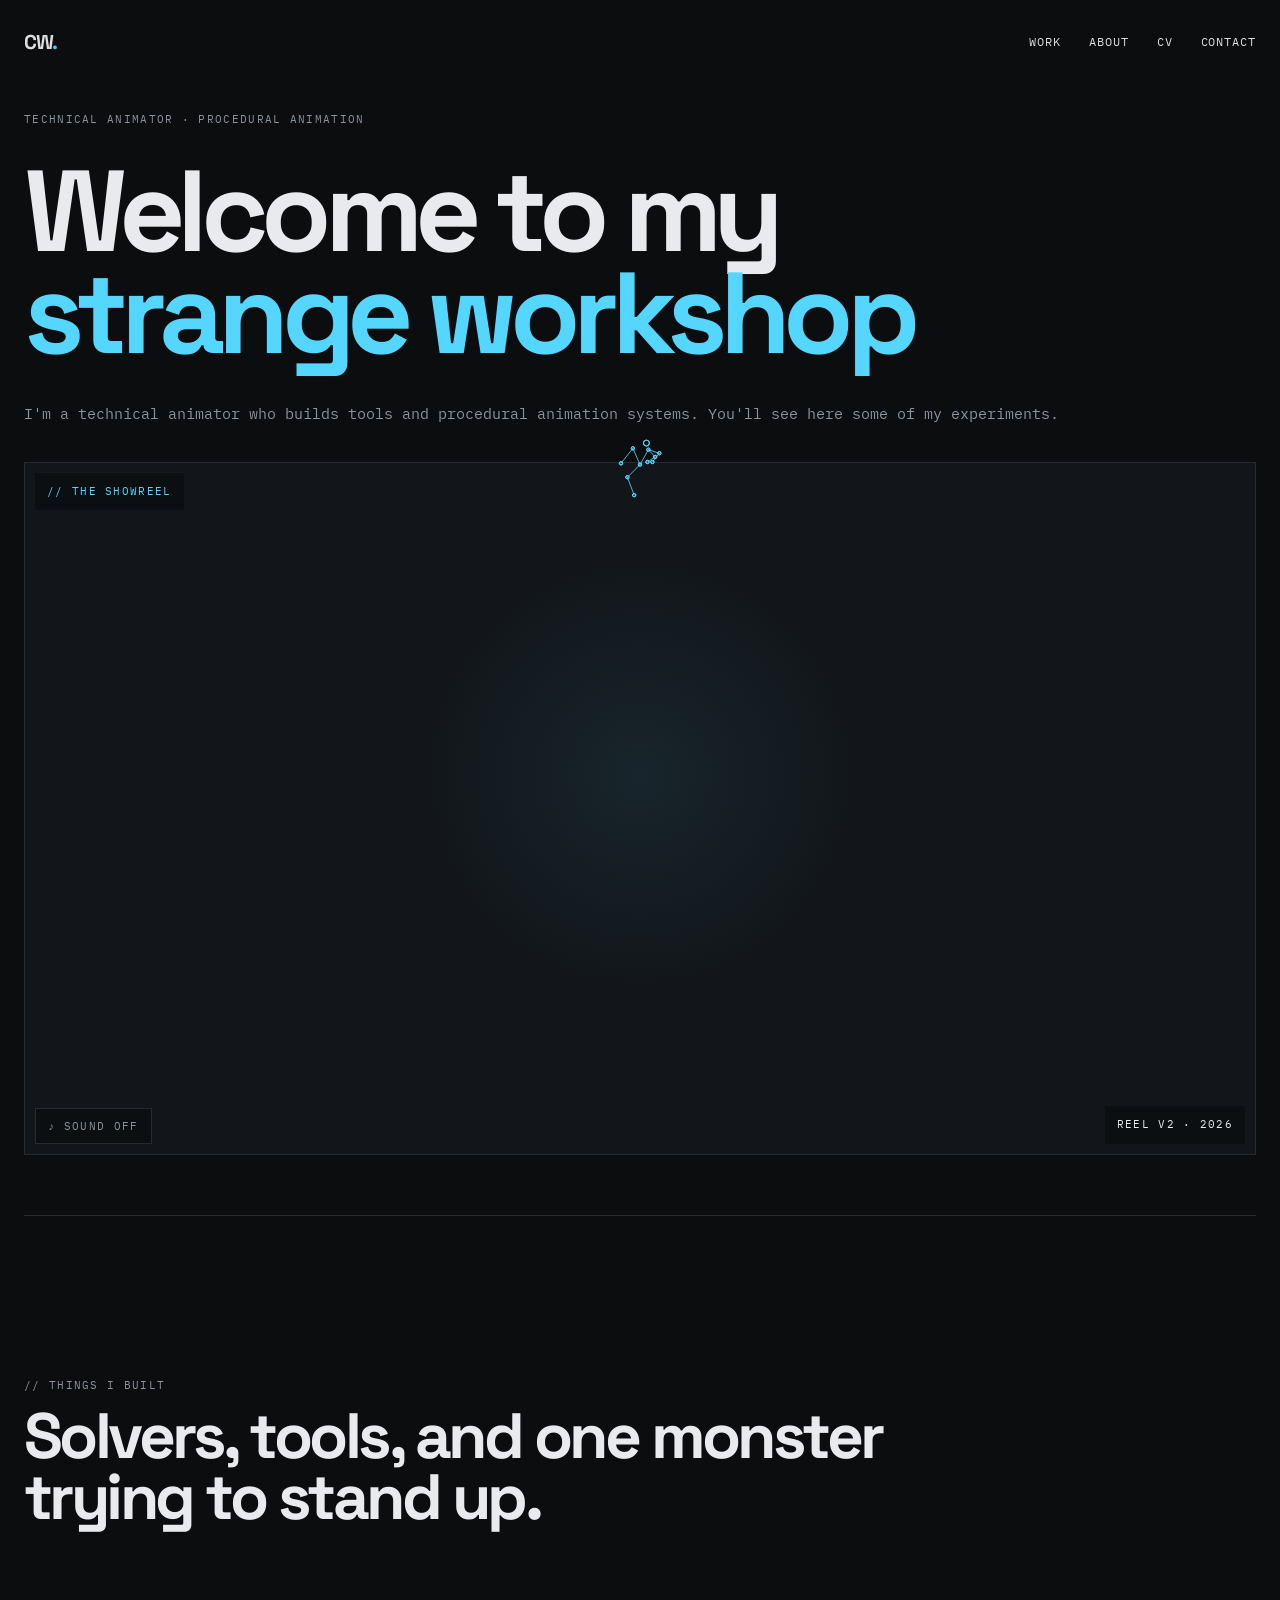
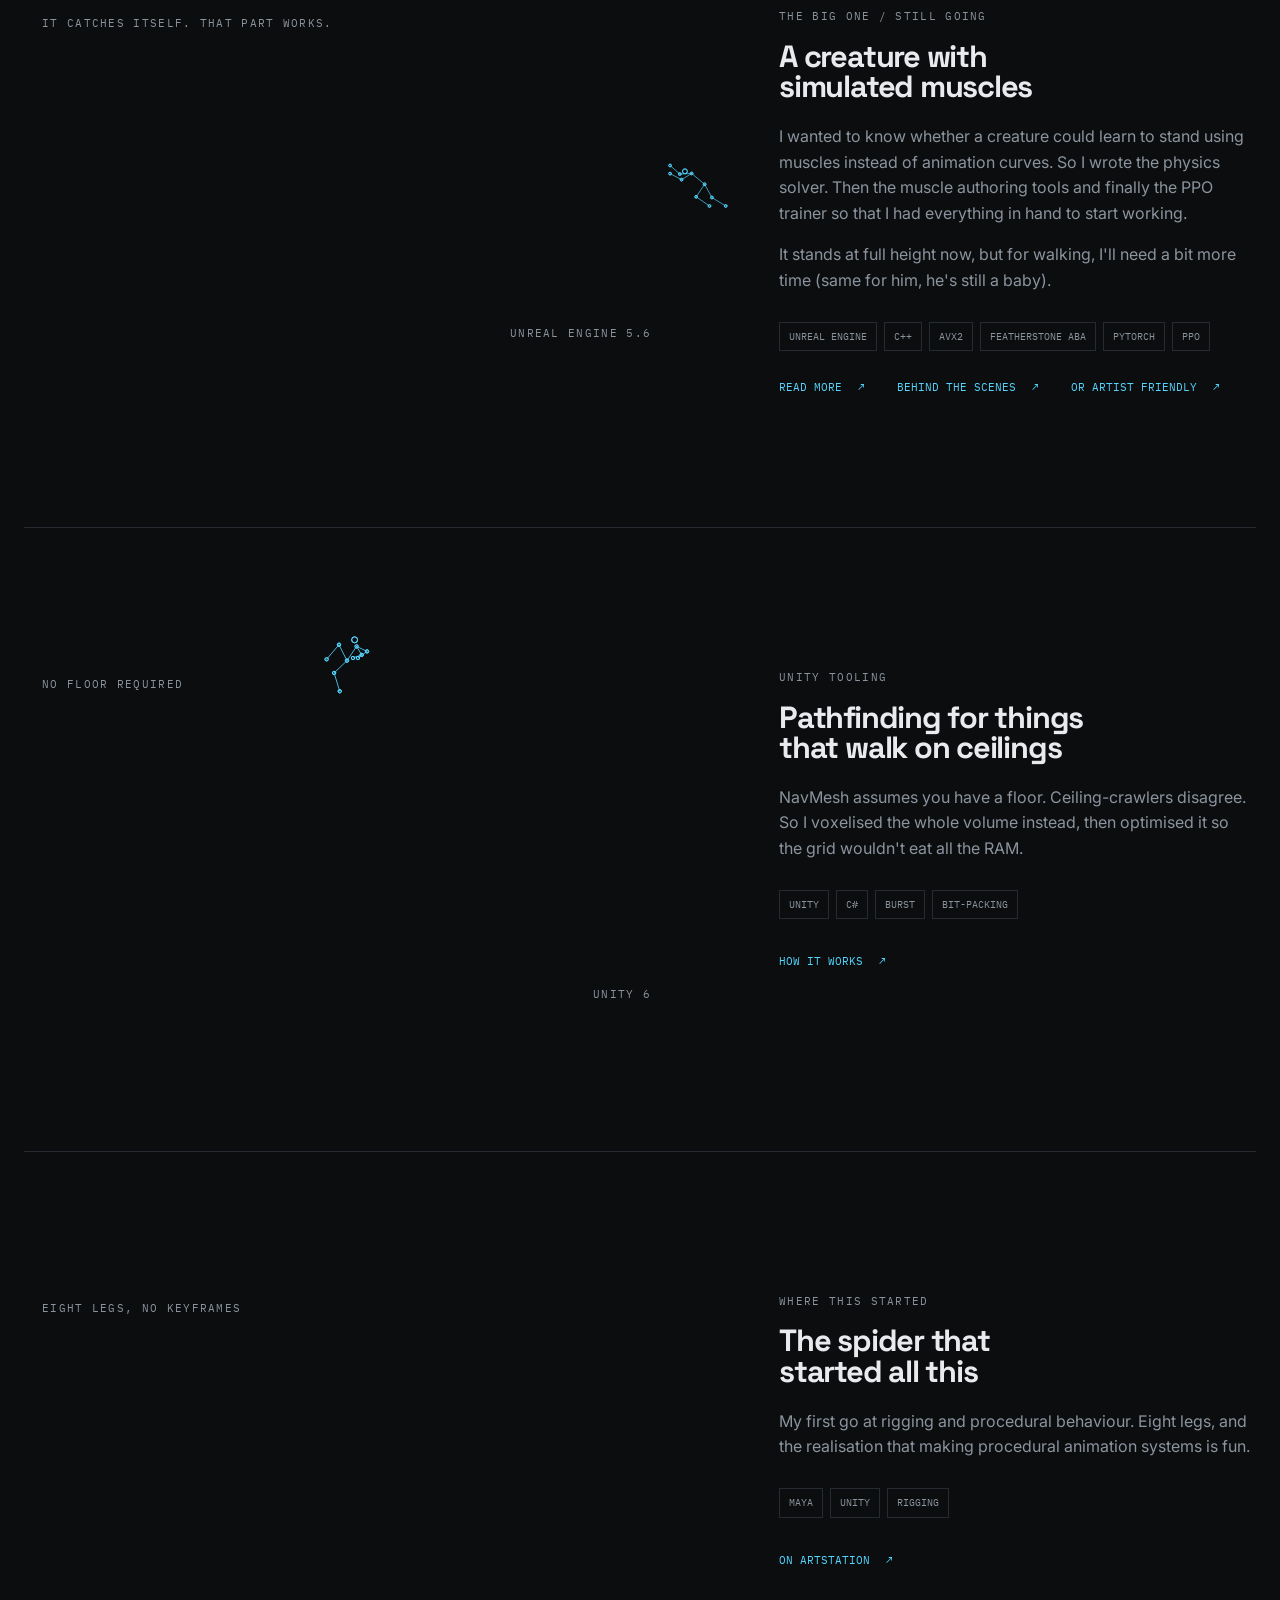
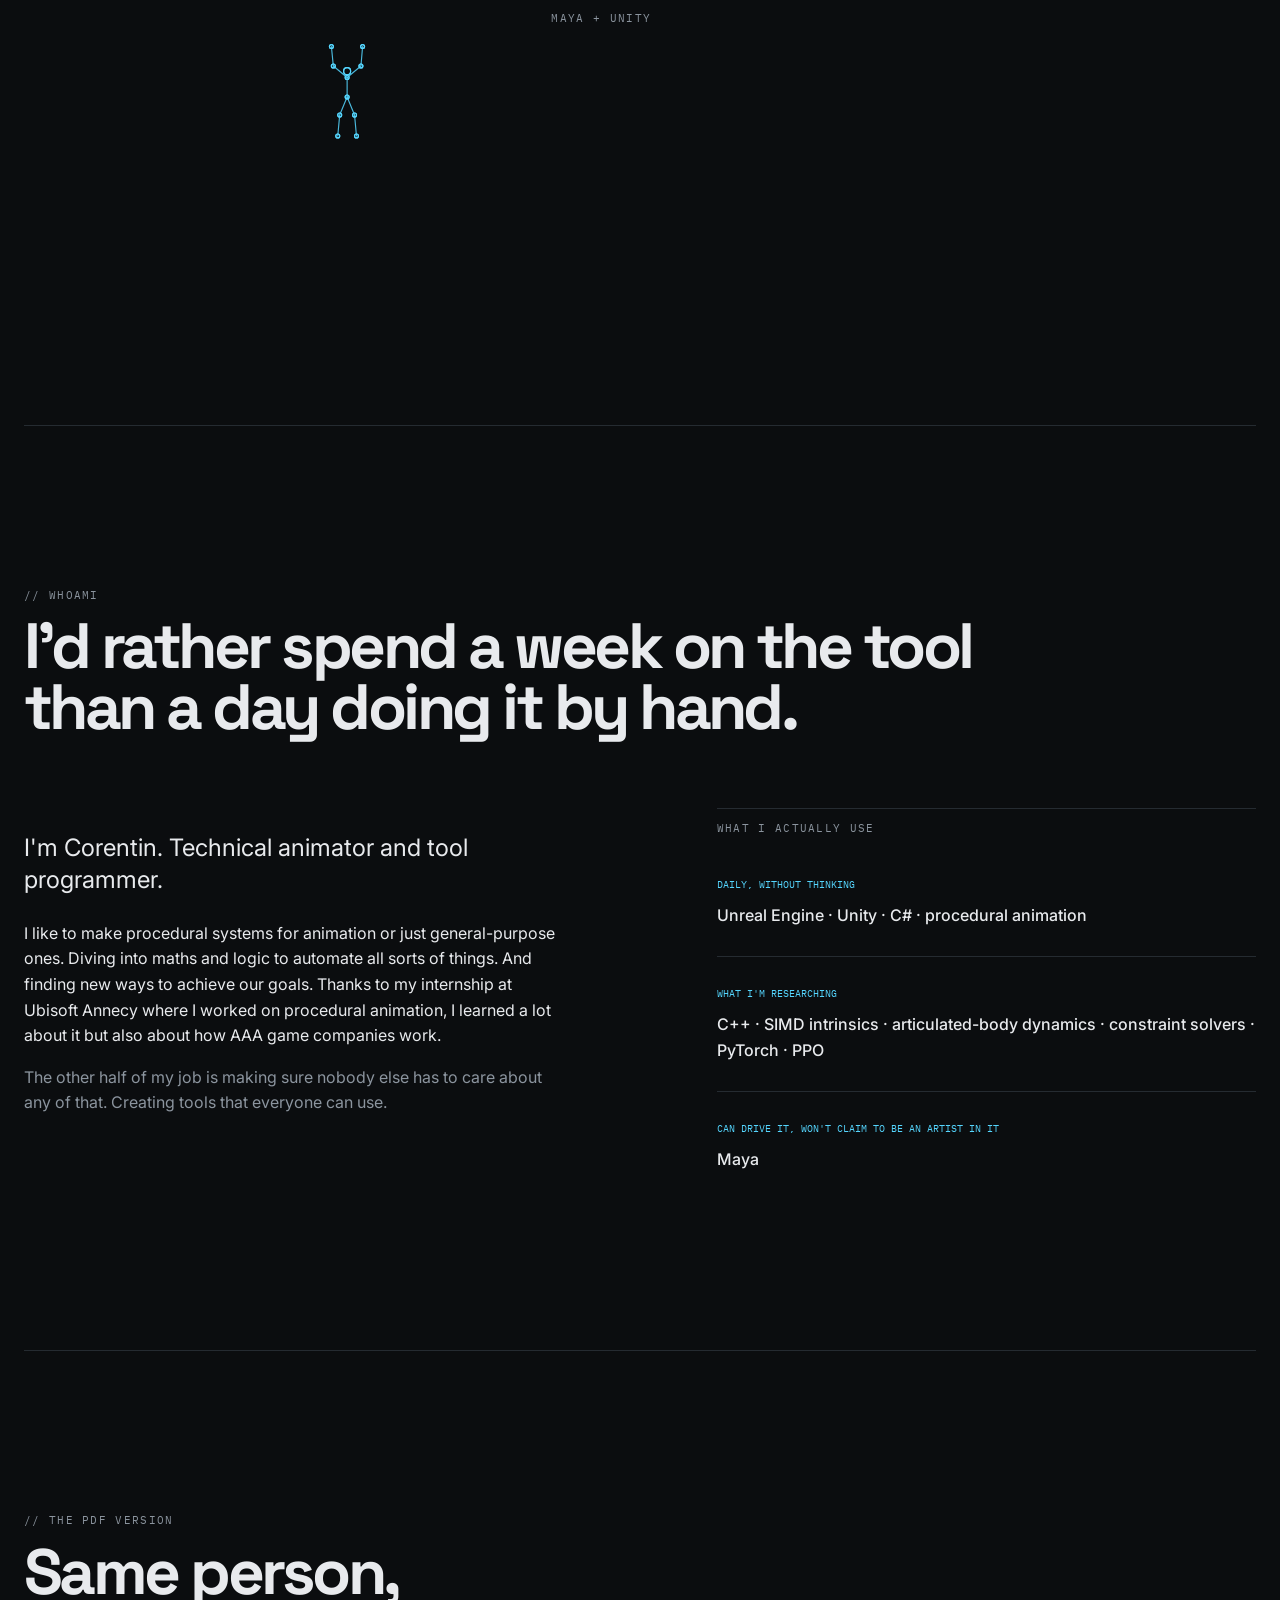
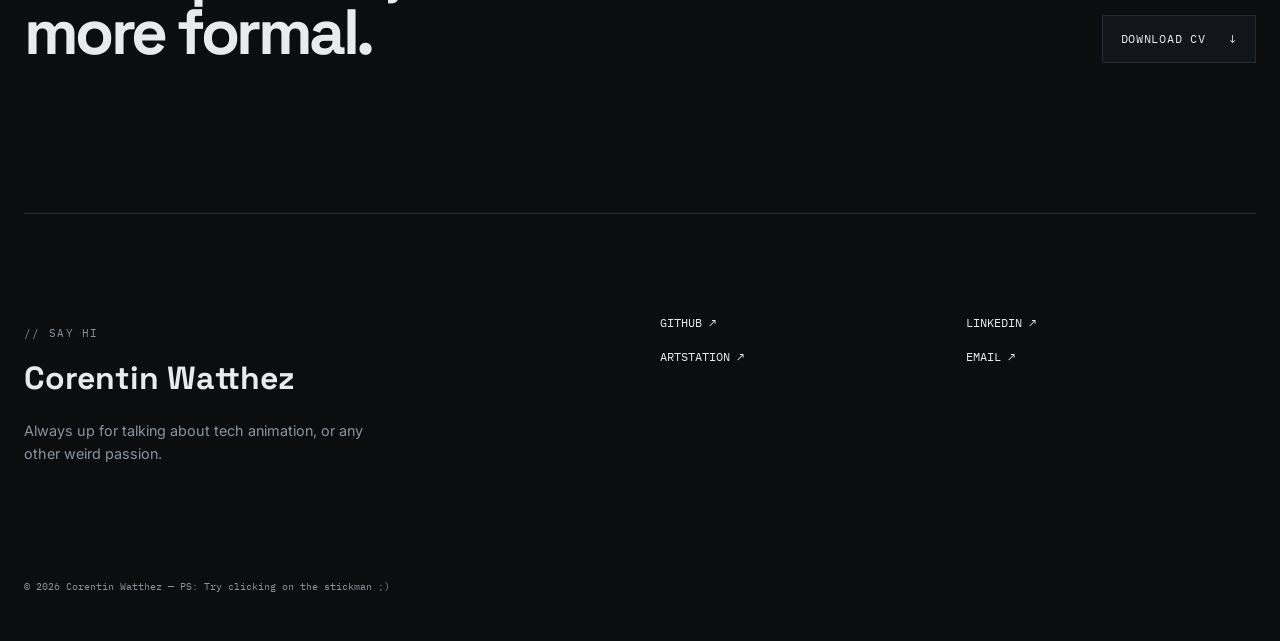
==== commit 265e9dee: "Update cv, text and technical info relative to recent progress" ====
--- a/index.html
+++ b/index.html
@@ -16,6 +16,7 @@
   <script src="JS/stickman.js" defer></script>
   <script src="JS/video-focus.js" defer></script>
   <script src="JS/reel-sound.js" defer></script>
+  <script src="JS/spec-popup.js" defer></script>
 </head>
 
 <body>
@@ -46,7 +47,7 @@
 
           <video autoplay muted loop playsinline preload="metadata"
             aria-label="Showreel — procedural animation, physics solvers and rigging tools">
-            <source src="ASSET/VIDEO/ShowrealV1.mp4" type="video/mp4">
+            <source src="ASSET/VIDEO/ShowrealV2.mp4" type="video/mp4">
             Your browser does not support the video tag.
           </video>
 
@@ -54,7 +55,7 @@
             <span aria-hidden="true">♪</span> sound off
           </button>
 
-          <div class="media-corner">REEL V1 · 2026</div>
+          <div class="media-corner">REEL V2 · 2026</div>
         </div>
         <svg class="stickman pose-sit"></svg>
       </div>
@@ -72,10 +73,10 @@
       <article class="project-row">
         <div class="video-frame">
           <div class="project-media">
-            <div class="media-label">IT STANDS. THAT PART WORKS.</div>
+            <div class="media-label">IT CATCHES ITSELF. THAT PART WORKS.</div>
 
             <video autoplay muted loop playsinline>
-              <source src="ASSET/VIDEO/BasicStand.mp4" type="video/mp4">
+              <source src="ASSET/VIDEO/LandingMamba1.mp4" type="video/mp4">
               Your browser does not support the video tag.
             </video>
 
@@ -89,7 +90,7 @@
           <p>
             I wanted to know whether a creature could learn to stand using muscles
             instead of animation curves. So I wrote the physics solver. Then the
-            muscle authoring tools. Then the PPO trainer to get more useful information about all the data.
+            muscle authoring tools and finally the PPO trainer so that I had everything in hand to start working.
           </p>
           <p>
             It stands at full height now, but for walking, I'll need a bit more time (same for him, he's still a baby).
@@ -184,7 +185,7 @@
             Annecy where I worked on procedural animation, I learned a lot about it but also about how AAA game companies work.
           </p>
           <p>
-            The other half of the job is making sure nobody else has to care about
+            The other half of my job is making sure nobody else has to care about
             any of that. Creating tools that everyone can use.
           </p>
         </div>
@@ -212,7 +213,7 @@
         <p class="eyebrow">// THE PDF VERSION</p>
         <h2>Same person,<br>more formal.</h2>
       </div>
-      <a class="button" href="ASSET/WatthezCorentinResume.pdf" download>Download CV <span>↓</span></a>
+      <a class="button" href="ASSET/Corentin_Watthez_Technical_Animator_CV.pdf" download>Download CV <span>↓</span></a>
     </section>
   </main>
 
--- a/CSS/style.css
+++ b/CSS/style.css
@@ -711,3 +711,188 @@
   flex-wrap: wrap;
   gap: 14px 32px;
 }
+
+/* =========================================================
+   "MY CONFIG" PANEL
+   An inline trigger next to a performance claim, and the one
+   small window it opens. Markup is built by JS/spec-popup.js.
+   ========================================================= */
+
+.spec-link {
+  padding: 0;
+  margin: 0;
+
+  border: none;
+  background: none;
+  color: var(--accent);
+
+  font: inherit;
+  cursor: pointer;
+
+  /* a button is vertical-align: middle by default, which lifts it off the
+     baseline of the sentence it sits in */
+  vertical-align: baseline;
+
+  /* underline sits low enough to read as a link, not as an input */
+  text-decoration: underline;
+  text-underline-offset: 3px;
+  text-decoration-thickness: 1px;
+  text-decoration-color: rgba(85, 214, 255, .45);
+}
+
+.spec-link:hover,
+.spec-link:focus-visible {
+  text-decoration-color: var(--accent);
+}
+
+.spec-overlay {
+  position: fixed;
+  z-index: 100;
+  inset: 0;
+
+  display: flex;
+  align-items: center;
+  justify-content: center;
+
+  padding: 24px;
+
+  background: rgba(5, 7, 9, .78);
+
+  opacity: 0;
+  transition: opacity .18s ease;
+}
+
+.spec-overlay.is-open {
+  opacity: 1;
+}
+
+.spec-overlay[hidden] {
+  display: none;
+}
+
+.spec-panel {
+  position: relative;
+
+  width: min(100%, 460px);
+  max-height: calc(100vh - 48px);
+  overflow-y: auto;
+
+  padding: 34px 32px 30px;
+
+  background: var(--surface);
+  border: 1px solid var(--line);
+  border-top: 2px solid var(--accent);
+
+  transform: translateY(8px);
+  transition: transform .18s ease;
+}
+
+.spec-overlay.is-open .spec-panel {
+  transform: none;
+}
+
+.spec-eyebrow {
+  margin: 0;
+
+  color: var(--muted);
+
+  font-family: "IBM Plex Mono", monospace;
+  font-size: .62rem;
+  letter-spacing: .16em;
+  text-transform: uppercase;
+}
+
+.spec-title {
+  margin: 10px 0 24px;
+
+  font-family: "Space Grotesk", sans-serif;
+  font-size: 1.9rem;
+  line-height: 1;
+  letter-spacing: -.045em;
+}
+
+.spec-list {
+  margin: 0;
+
+  border-top: 1px solid var(--line);
+}
+
+.spec-list > div {
+  display: grid;
+  grid-template-columns: 58px 1fr;
+  gap: 14px;
+  align-items: baseline;
+
+  padding: 14px 0;
+
+  border-bottom: 1px solid var(--line);
+}
+
+.spec-list dt {
+  color: var(--muted);
+
+  font-family: "IBM Plex Mono", monospace;
+  font-size: .62rem;
+  letter-spacing: .12em;
+}
+
+.spec-list dd {
+  margin: 0;
+}
+
+.spec-list dd strong {
+  display: block;
+
+  font-size: .95rem;
+  font-weight: 600;
+}
+
+.spec-list dd span {
+  display: block;
+
+  margin-top: 3px;
+
+  color: var(--muted);
+
+  font-family: "IBM Plex Mono", monospace;
+  font-size: .72rem;
+}
+
+.spec-note {
+  margin: 20px 0 0;
+
+  color: var(--muted);
+
+  font-size: .82rem;
+  line-height: 1.55;
+}
+
+.spec-close {
+  position: absolute;
+  top: 12px;
+  right: 14px;
+
+  width: 30px;
+  height: 30px;
+
+  border: none;
+  background: none;
+  color: var(--muted);
+
+  font-size: 1.5rem;
+  line-height: 1;
+  cursor: pointer;
+}
+
+.spec-close:hover,
+.spec-close:focus-visible {
+  color: var(--text);
+}
+
+@media (max-width: 900px) {
+
+  .spec-panel {
+    padding: 30px 22px 26px;
+  }
+
+}
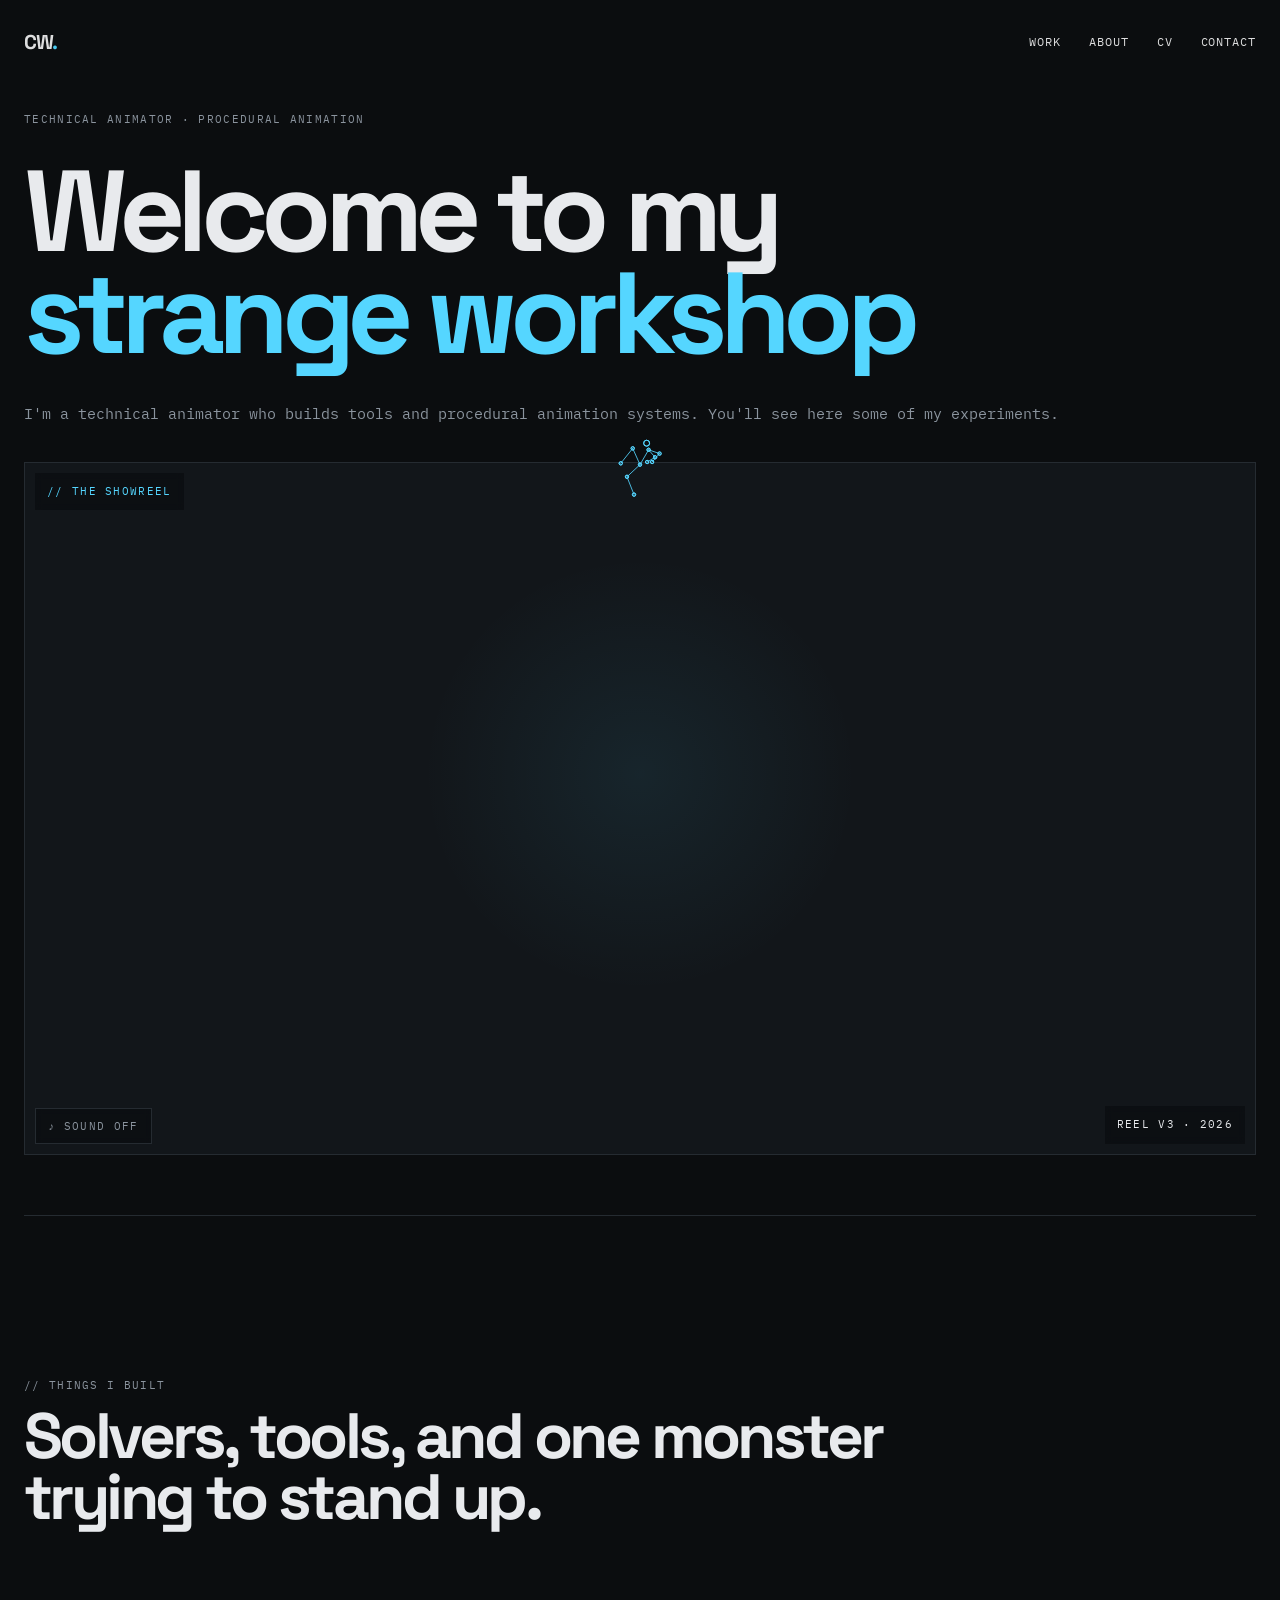
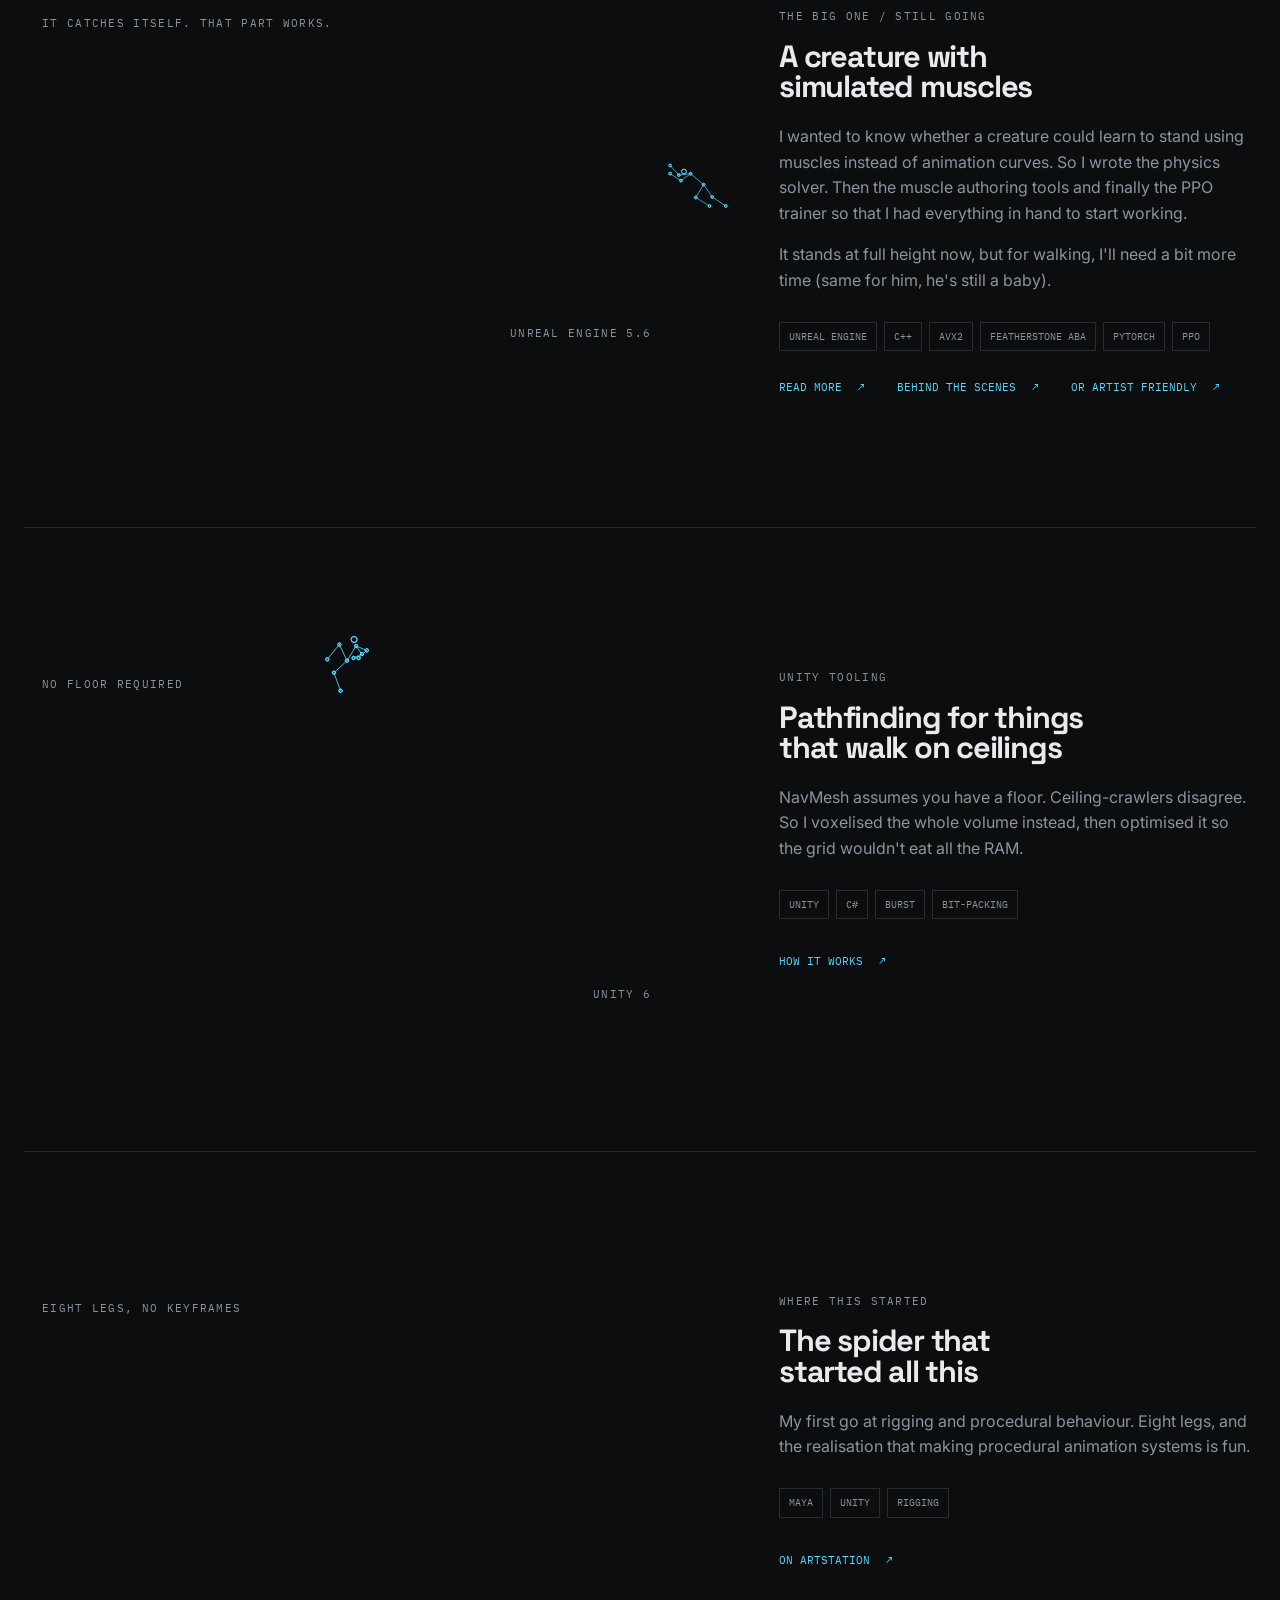
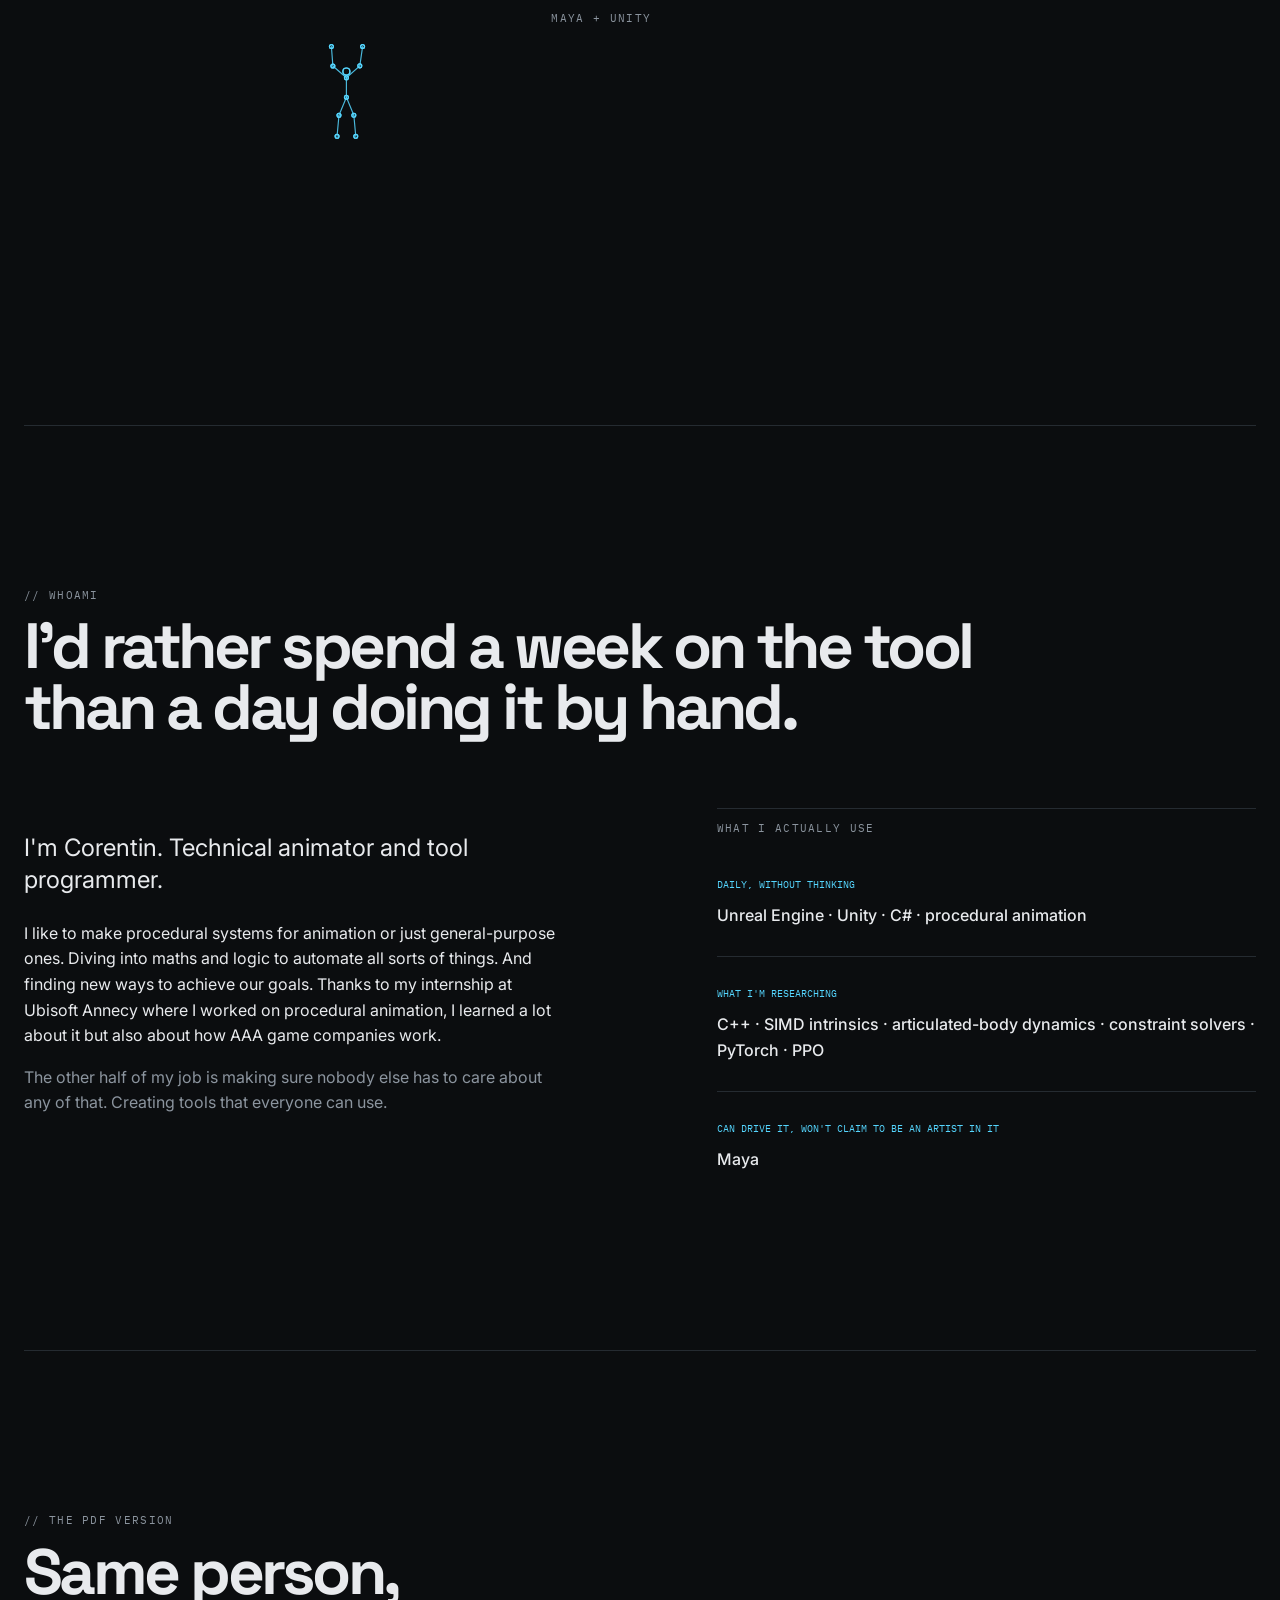
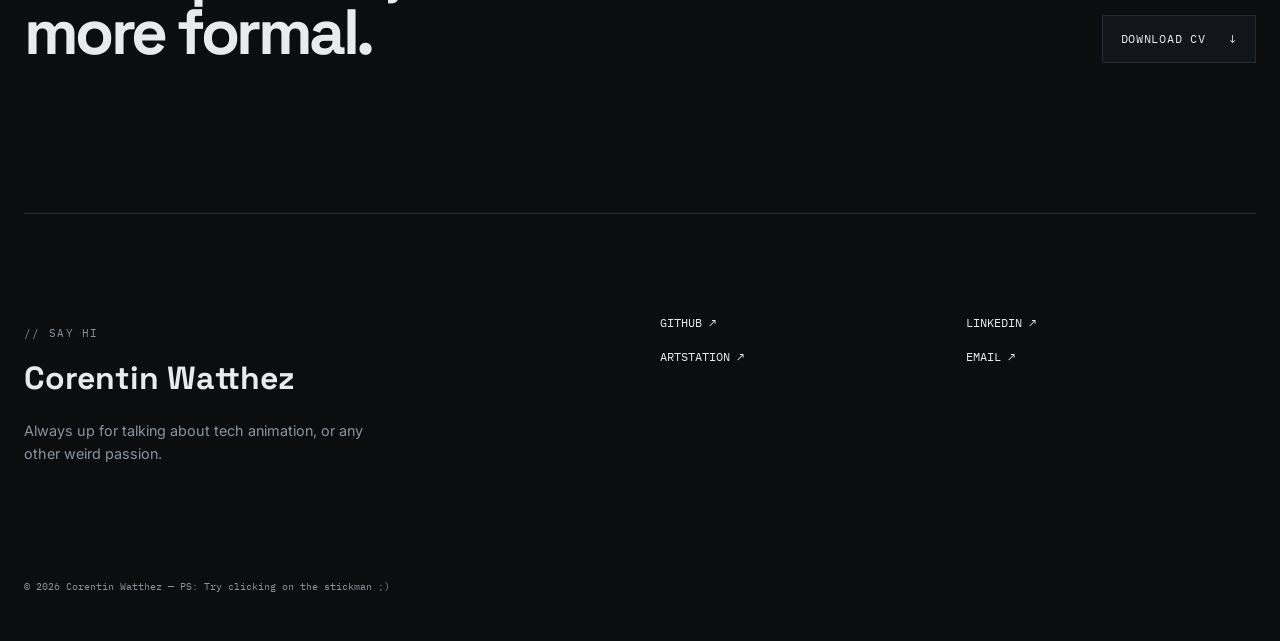
==== commit c2cfb1e7: "Update for the new impact system" ====
--- a/index.html
+++ b/index.html
@@ -47,7 +47,7 @@
 
           <video autoplay muted loop playsinline preload="metadata"
             aria-label="Showreel — procedural animation, physics solvers and rigging tools">
-            <source src="ASSET/VIDEO/ShowrealV2.mp4" type="video/mp4">
+            <source src="ASSET/VIDEO/ShowrealV3.mp4" type="video/mp4">
             Your browser does not support the video tag.
           </video>
 
@@ -55,7 +55,7 @@
             <span aria-hidden="true">♪</span> sound off
           </button>
 
-          <div class="media-corner">REEL V2 · 2026</div>
+          <div class="media-corner">REEL V3 · 2026</div>
         </div>
         <svg class="stickman pose-sit"></svg>
       </div>
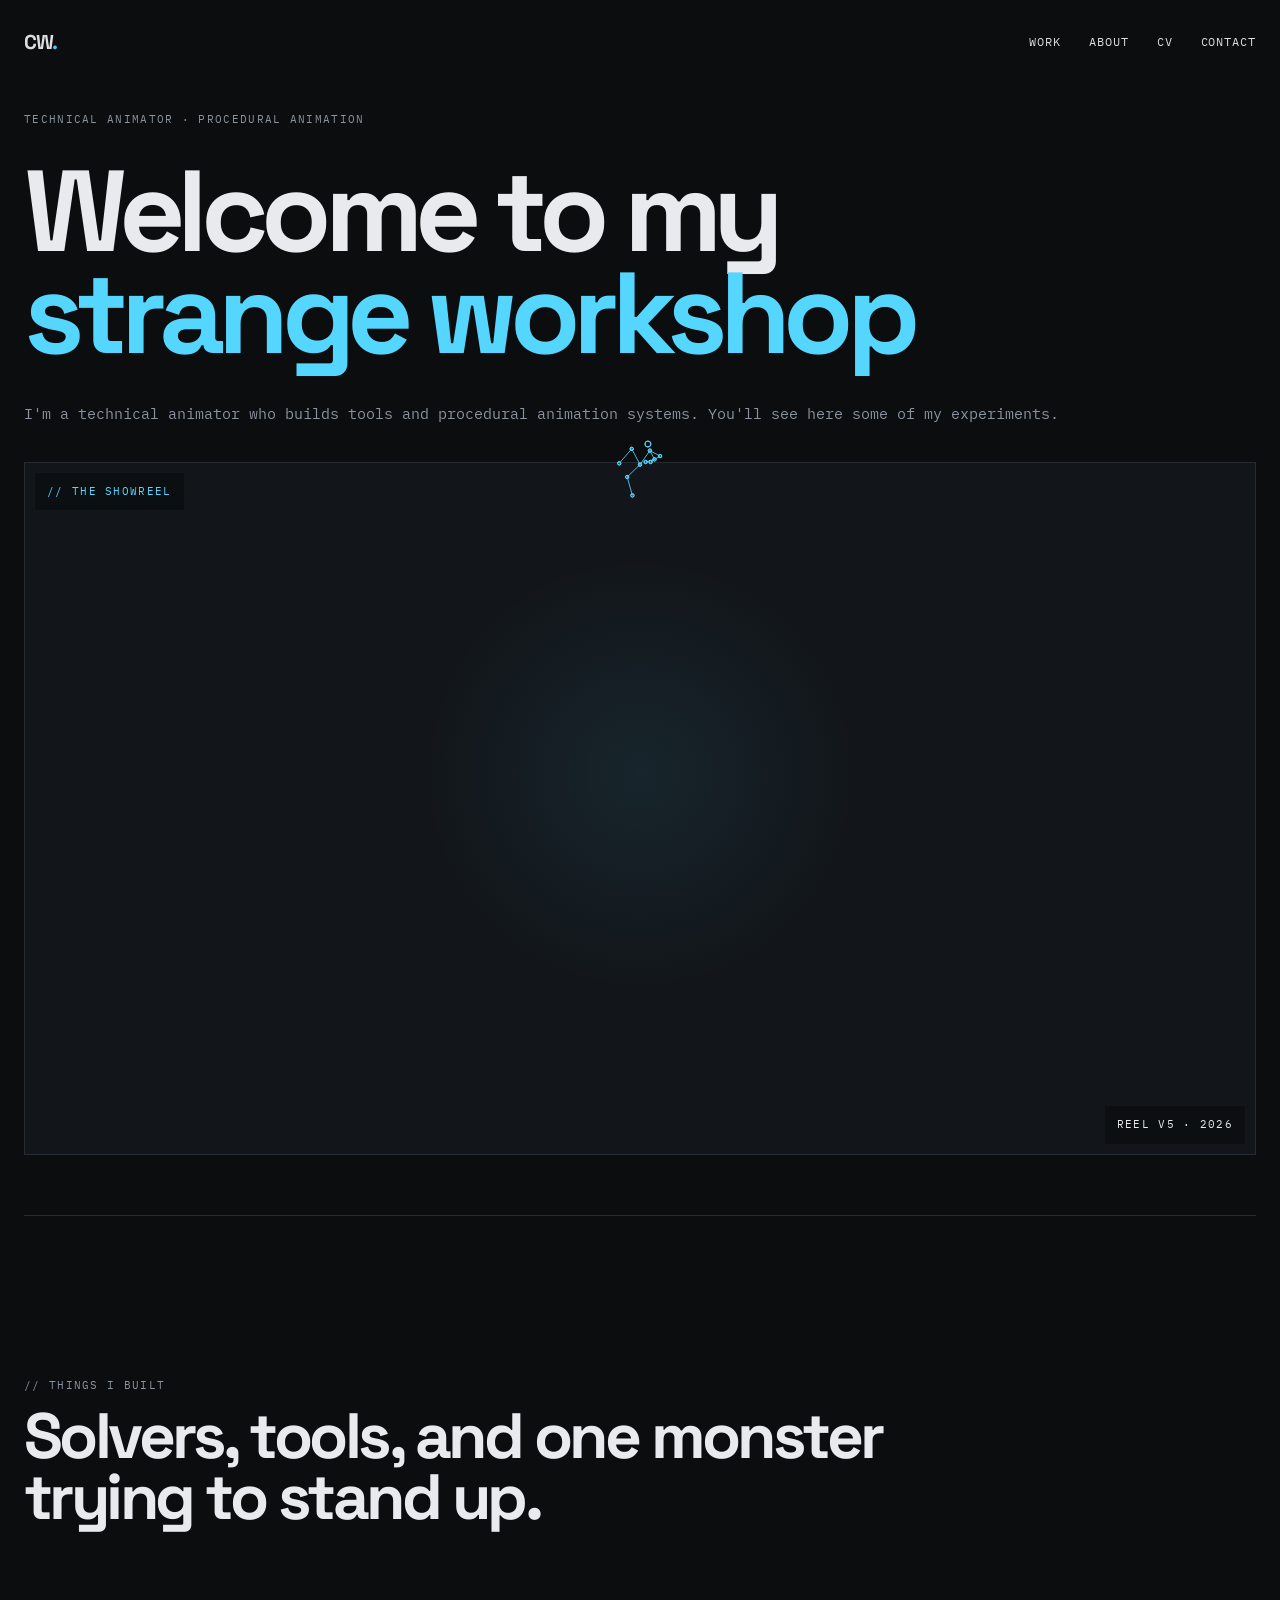
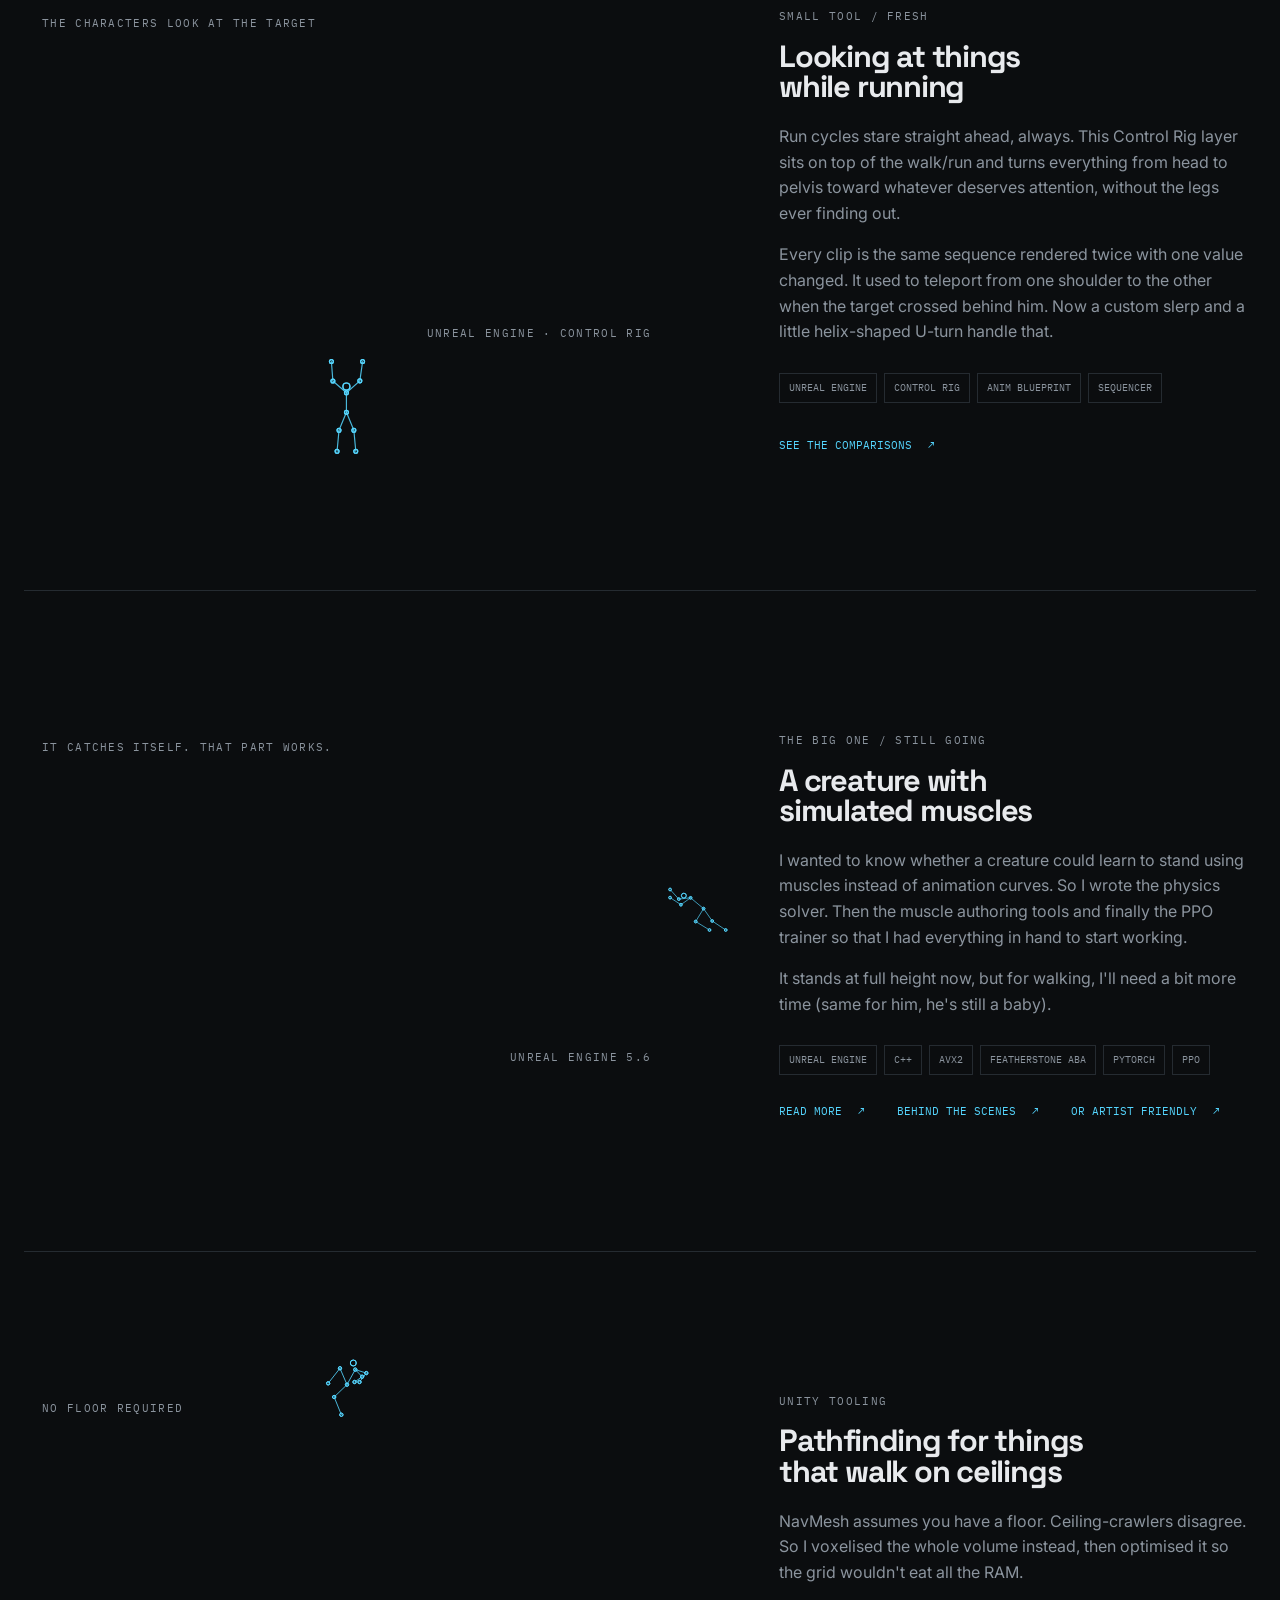
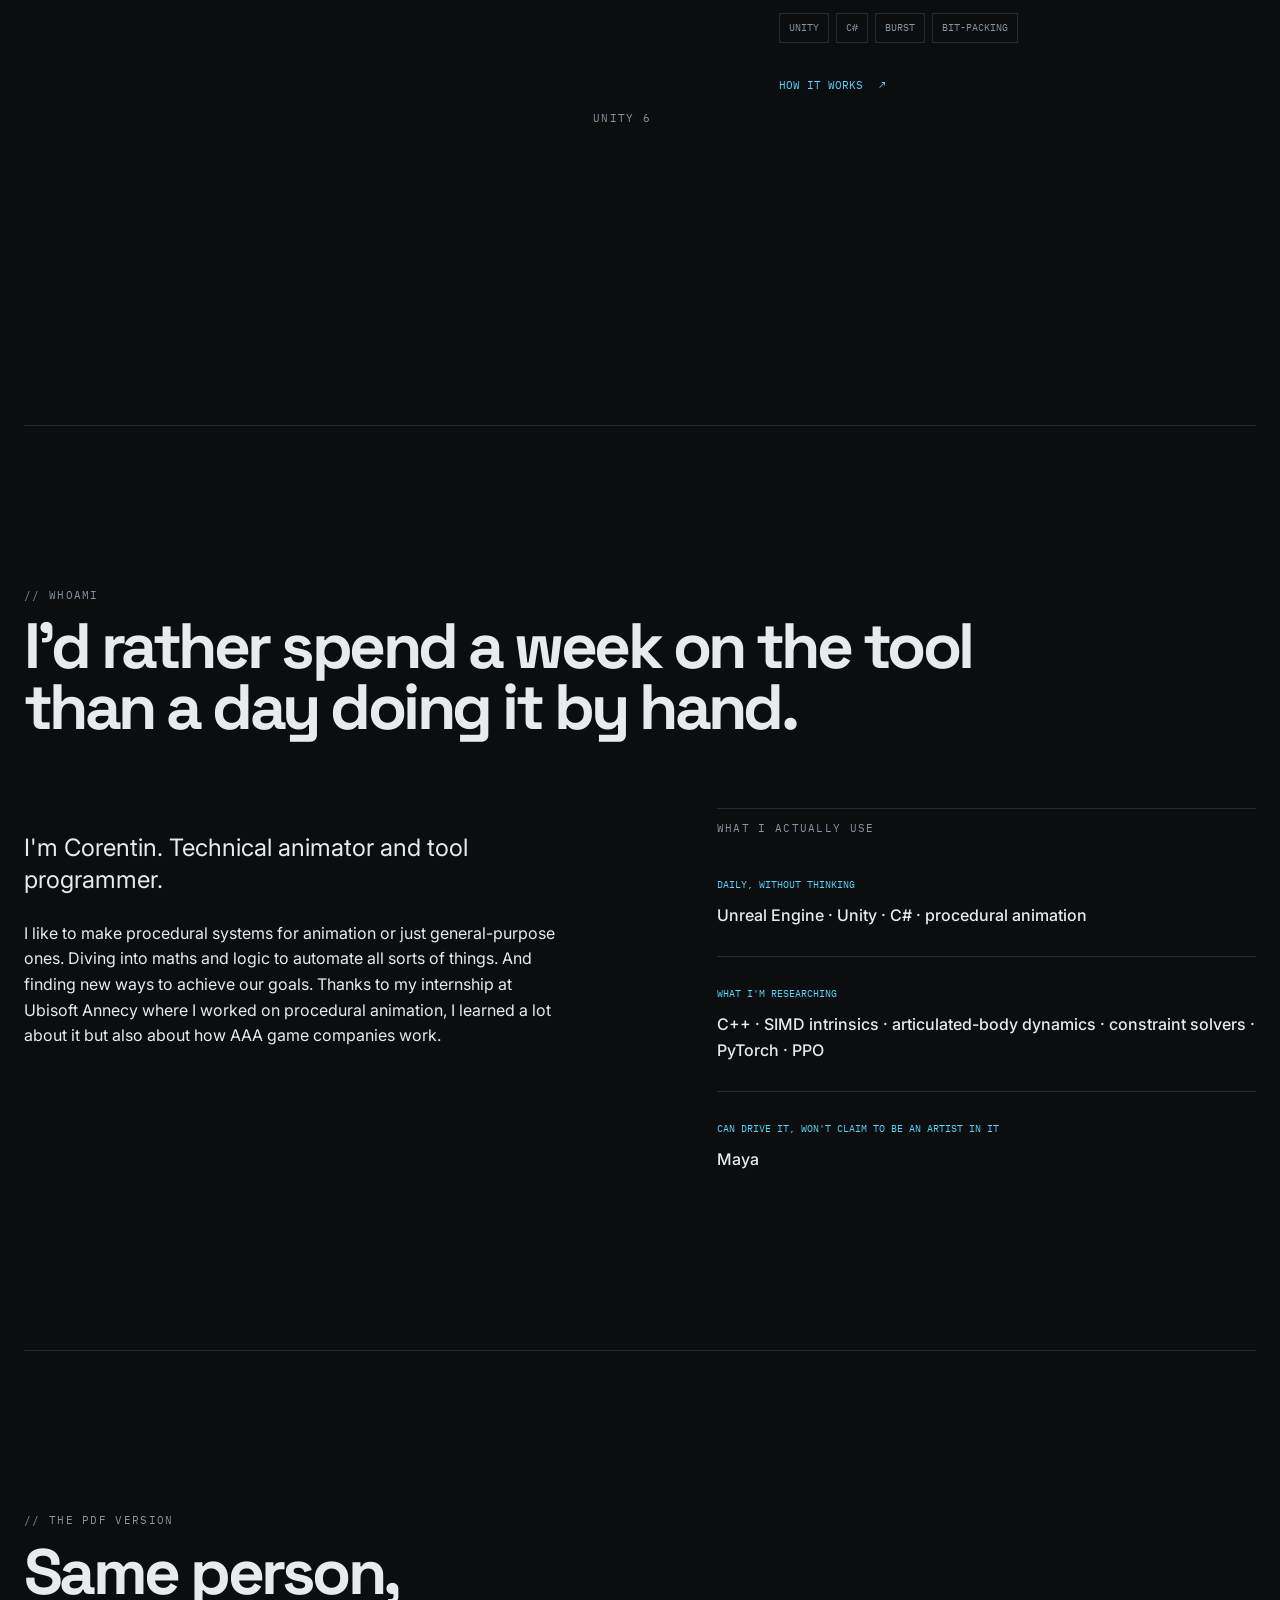
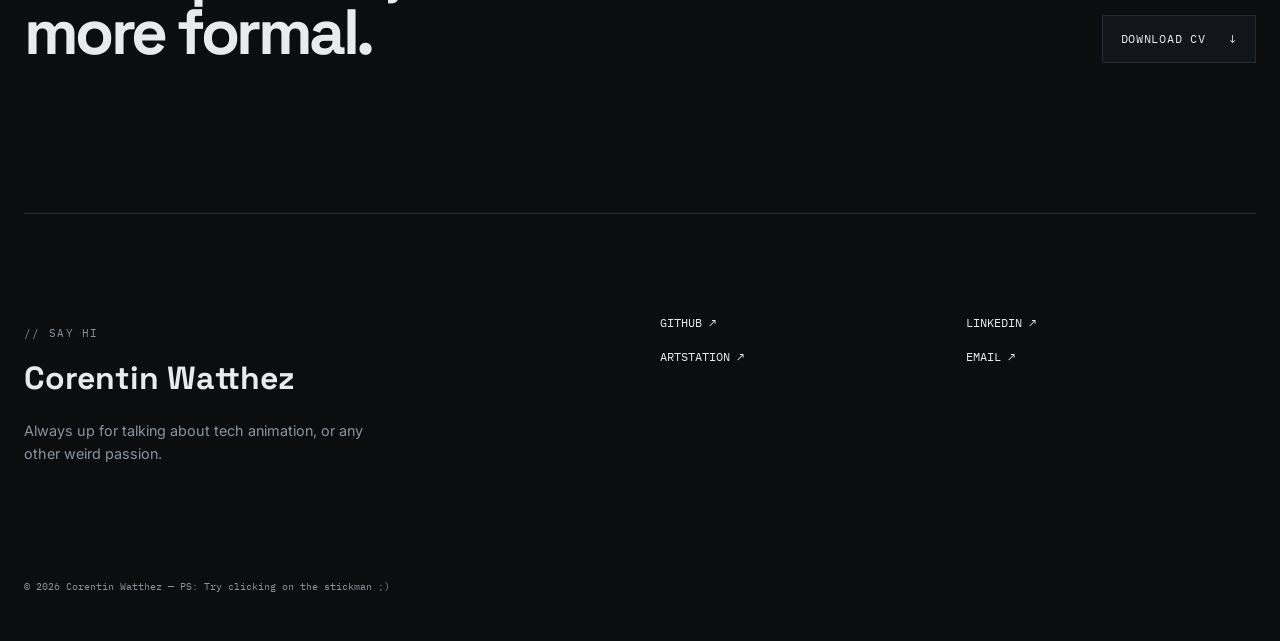
==== commit 32fd2062: "Added everythings relative to the uturn project" ====
--- a/index.html
+++ b/index.html
@@ -15,7 +15,6 @@
   <link rel="stylesheet" href="CSS/style.css">
   <script src="JS/stickman.js" defer></script>
   <script src="JS/video-focus.js" defer></script>
-  <script src="JS/reel-sound.js" defer></script>
   <script src="JS/spec-popup.js" defer></script>
 </head>
 
@@ -47,15 +46,11 @@
 
           <video autoplay muted loop playsinline preload="metadata"
             aria-label="Showreel — procedural animation, physics solvers and rigging tools">
-            <source src="ASSET/VIDEO/ShowrealV3.mp4" type="video/mp4">
+            <source src="ASSET/VIDEO/ShowrealV5.mp4" type="video/mp4">
             Your browser does not support the video tag.
           </video>
 
-          <button class="reel-sound" type="button" data-reel-sound aria-pressed="false">
-            <span aria-hidden="true">♪</span> sound off
-          </button>
-
-          <div class="media-corner">REEL V3 · 2026</div>
+          <div class="media-corner">REEL V5 · 2026</div>
         </div>
         <svg class="stickman pose-sit"></svg>
       </div>
@@ -69,6 +64,38 @@
           <h2>Solvers, tools, and one monster<br>trying to stand up.</h2>
         </div>
       </div>
+
+      <article class="project-row">
+        <div class="video-frame">
+          <div class="project-media">
+            <div class="media-label">THE CHARACTERS LOOK AT THE TARGET</div>
+
+            <video autoplay muted loop playsinline>
+              <source src="ASSET/VIDEO/LookAtOnOff.mp4" type="video/mp4">
+              Your browser does not support the video tag.
+            </video>
+
+            <div class="media-corner">UNREAL ENGINE · CONTROL RIG</div>
+          </div>
+          <svg class="stickman pose-hang"></svg>
+        </div>
+        <div class="project-info">
+          <p class="project-index">SMALL TOOL / FRESH</p>
+          <h3>Looking at things<br>while running</h3>
+          <p>
+            Run cycles stare straight ahead, always. This Control Rig layer sits on top of the
+            walk/run and turns everything from head to pelvis toward whatever deserves attention,
+            without the legs ever finding out.
+          </p>
+          <p>
+            Every clip is the same sequence rendered twice with one value changed. It used to
+            teleport from one shoulder to the other when the target crossed behind him. Now a
+            custom slerp and a little helix-shaped U-turn handle that.
+          </p>
+          <div class="tags"><span>Unreal Engine</span><span>Control Rig</span><span>Anim Blueprint</span><span>Sequencer</span></div>
+          <a class="text-link" href="PROJECTS/LOOK-AT/index.html">See the comparisons <span>↗</span></a>
+        </div>
+      </article>
 
       <article class="project-row">
         <div class="video-frame">
@@ -111,7 +138,6 @@
         </div>
       </article>
 
-
       <article class="project-row">
         <div class="video-frame">
           <div class="project-media">
@@ -135,32 +161,6 @@
           </p>
           <div class="tags"><span>Unity</span><span>C#</span><span>Burst</span><span>Bit-packing</span></div>
           <a class="text-link" href="PROJECTS/3DPATHFINDING/index.html">How it works <span>↗</span></a>
-        </div>
-      </article>
-
-      <article class="project-row">
-        <div class="video-frame">
-          <div class="project-media">
-            <div class="media-label">EIGHT LEGS, NO KEYFRAMES</div>
-
-            <video autoplay muted loop playsinline>
-              <source src="ASSET/VIDEO/SpiderWalking.mp4" type="video/mp4">
-              Your browser does not support the video tag.
-            </video>
-
-            <div class="media-corner">MAYA + UNITY</div>
-          </div>
-          <svg class="stickman pose-hang"></svg>
-        </div>
-        <div class="project-info">
-          <p class="project-index">WHERE THIS STARTED</p>
-          <h3>The spider that<br>started all this</h3>
-          <p>
-            My first go at rigging and procedural behaviour. Eight legs, and the
-            realisation that making procedural animation systems is fun.
-          </p>
-          <div class="tags"><span>Maya</span><span>Unity</span><span>Rigging</span></div>
-          <a class="text-link" href="https://www.artstation.com/artwork/eRRg83">On ArtStation <span>↗</span></a>
         </div>
       </article>
     </section>
@@ -183,10 +183,6 @@
             I like to make procedural systems for animation or just general-purpose ones. Diving into maths and logic to
             automate all sorts of things. And finding new ways to achieve our goals. Thanks to my internship at Ubisoft
             Annecy where I worked on procedural animation, I learned a lot about it but also about how AAA game companies work.
-          </p>
-          <p>
-            The other half of my job is making sure nobody else has to care about
-            any of that. Creating tools that everyone can use.
           </p>
         </div>
         <div class="toolbox">
--- a/CSS/style.css
+++ b/CSS/style.css
@@ -465,7 +465,6 @@
 }
 
 .about-grid > div:first-child > p:last-child {
-  color: var(--muted);
   max-width: 600px;
 }
 
@@ -634,34 +633,6 @@
   color: var(--accent);
 }
 
-.reel-sound {
-  position: absolute;
-  z-index: 1;
-  left: 0;
-  bottom: 0;
-  margin: 10px;
-  display: inline-flex;
-  align-items: center;
-  gap: 8px;
-  padding: 10px 12px;
-  border: 1px solid var(--line);
-  background: rgba(10, 13, 16, .72);
-  backdrop-filter: blur(3px);
-  color: var(--muted);
-  font-family: "IBM Plex Mono", monospace;
-  font-size: .68rem;
-  letter-spacing: .12em;
-  text-transform: uppercase;
-  cursor: pointer;
-  transition: color .2s ease, border-color .2s ease;
-}
-
-.reel-sound:hover,
-.reel-sound[aria-pressed="true"] {
-  color: var(--accent);
-  border-color: var(--accent);
-}
-
 /* inline code in body copy - ulong, NaN, that kind of thing */
 code {
   padding: 1px 5px;
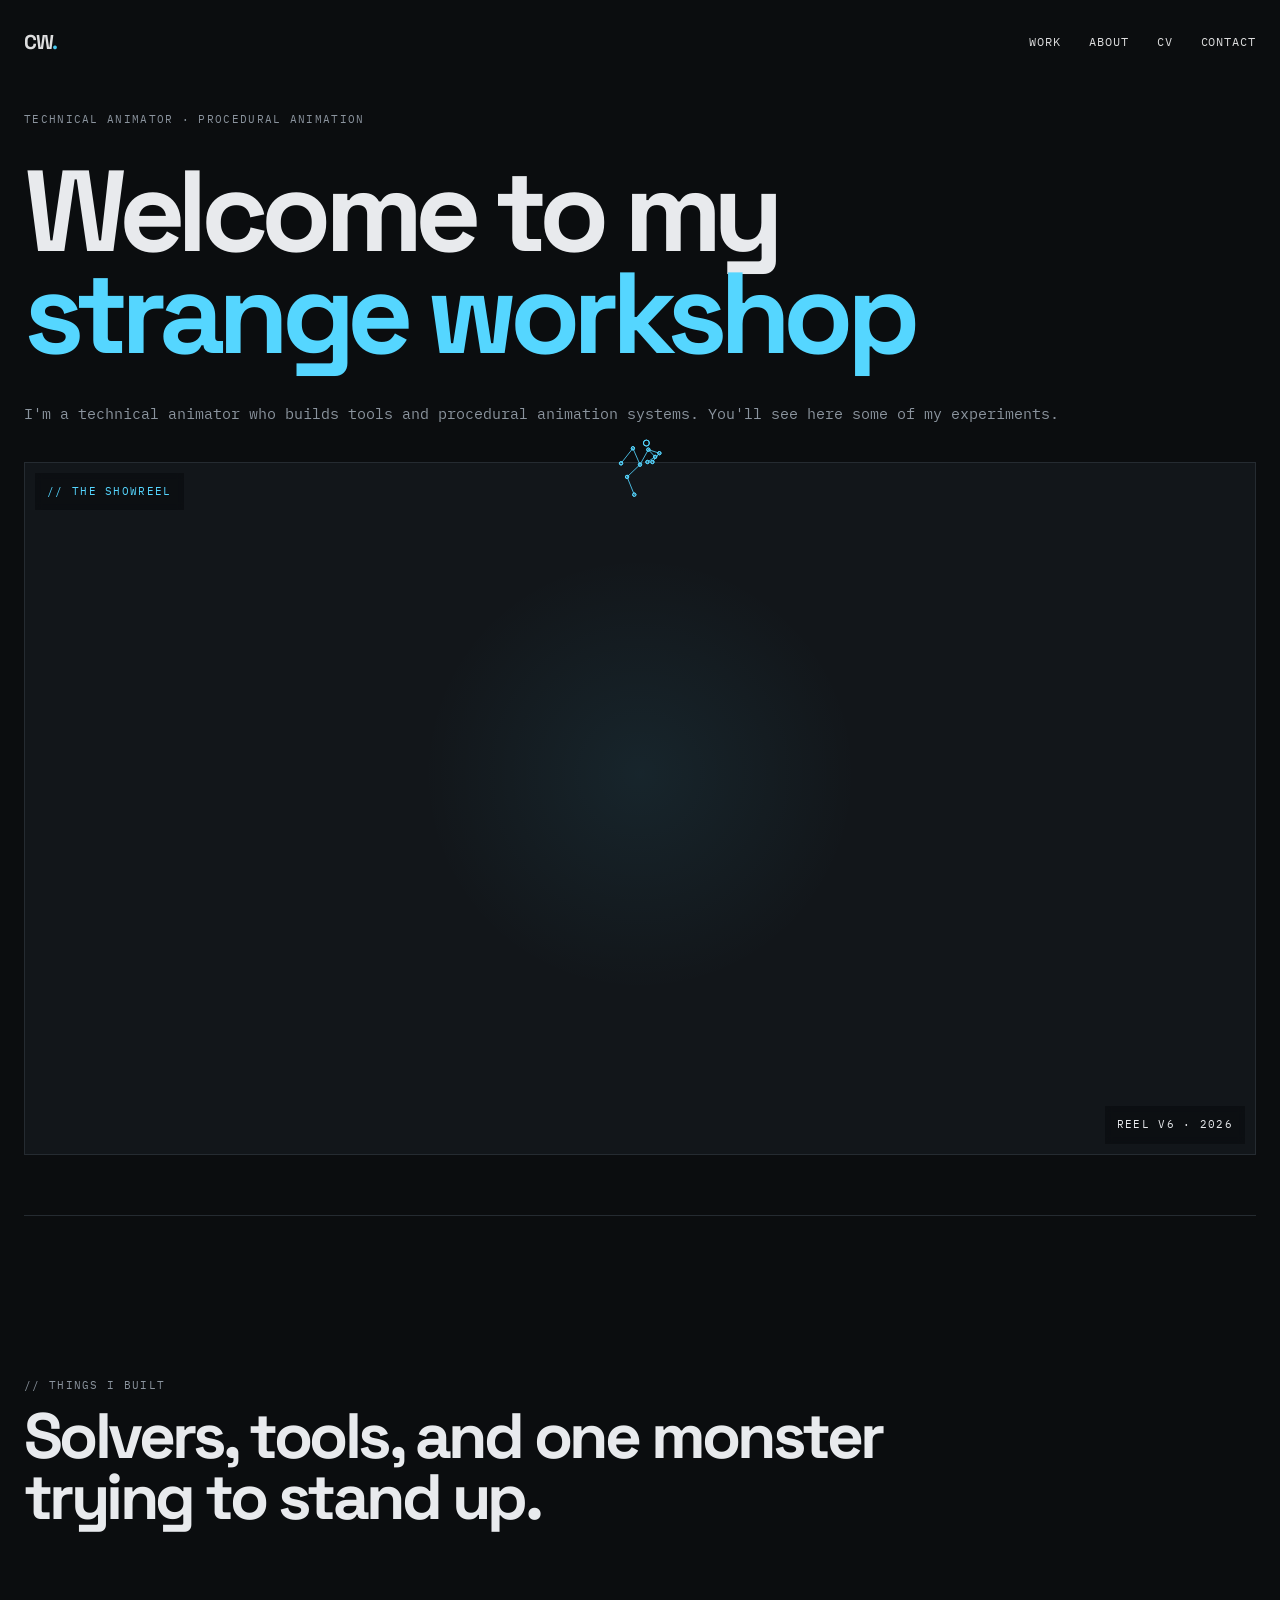
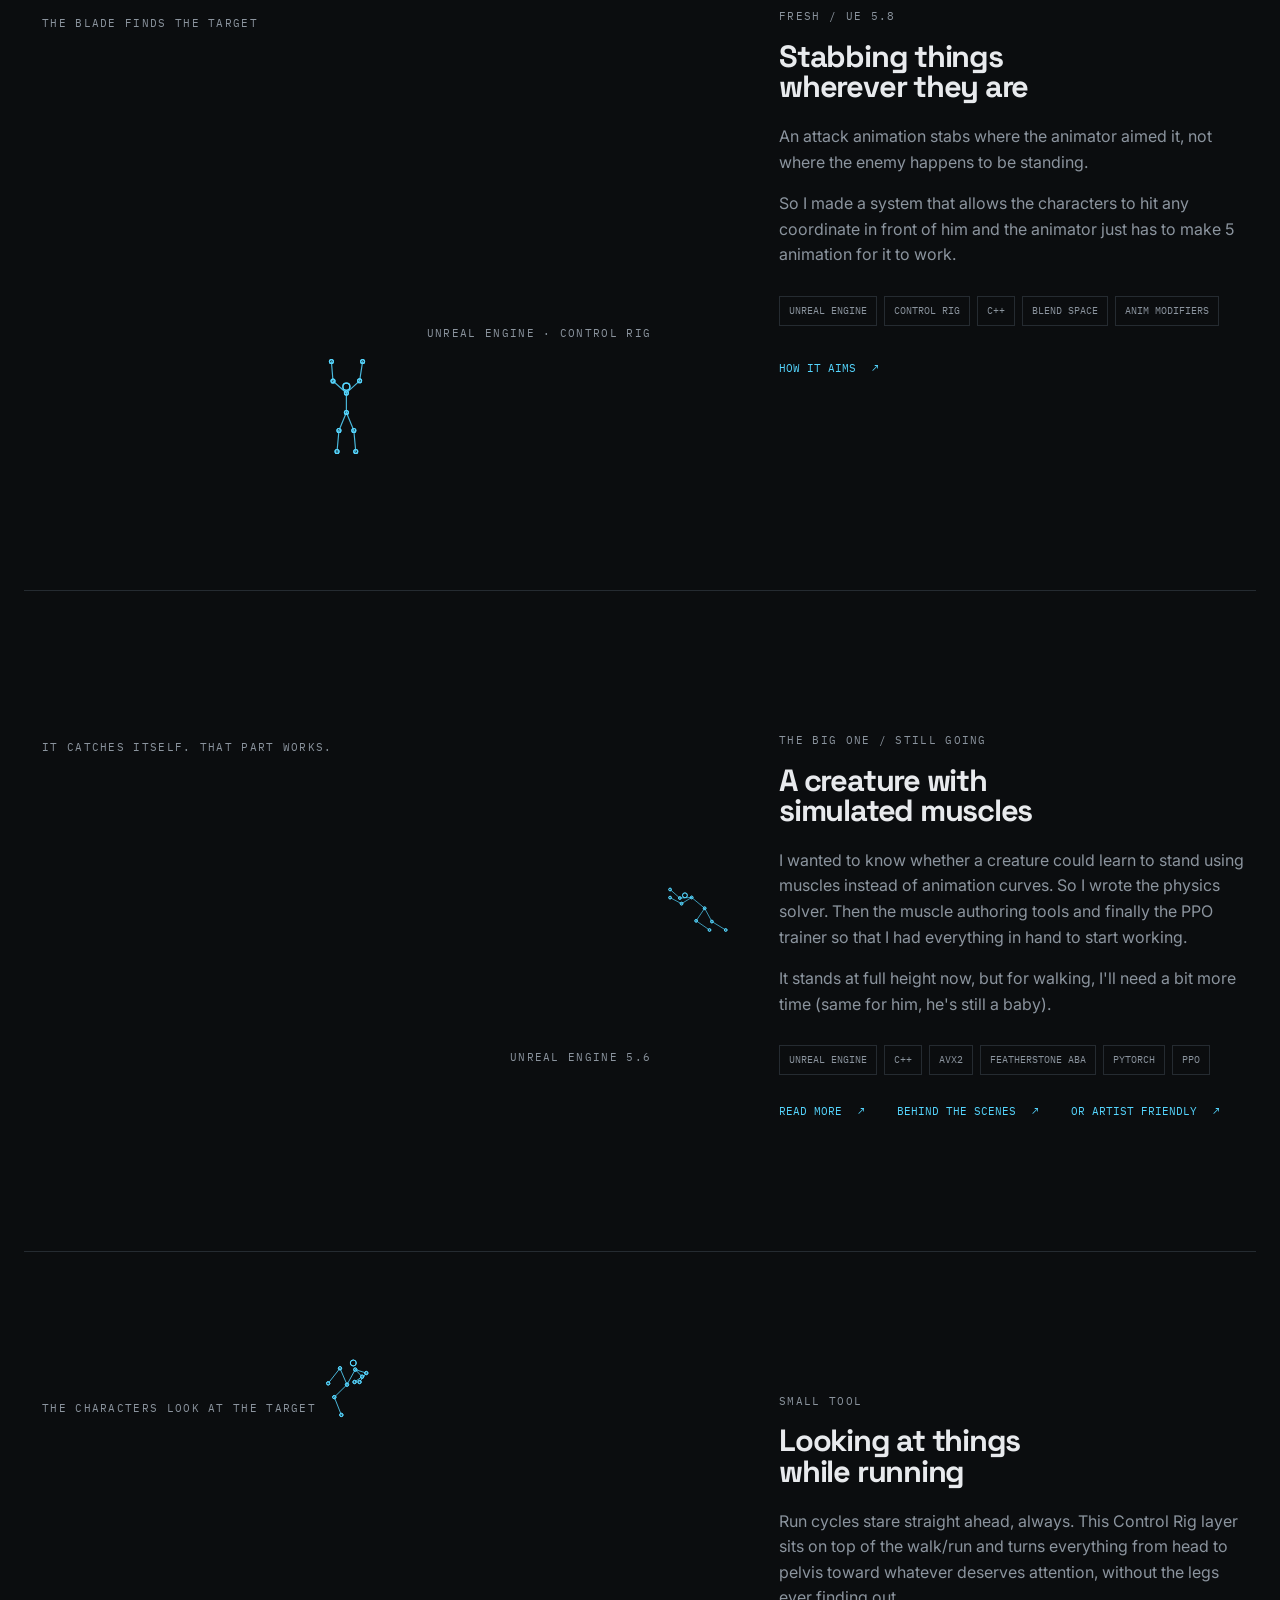
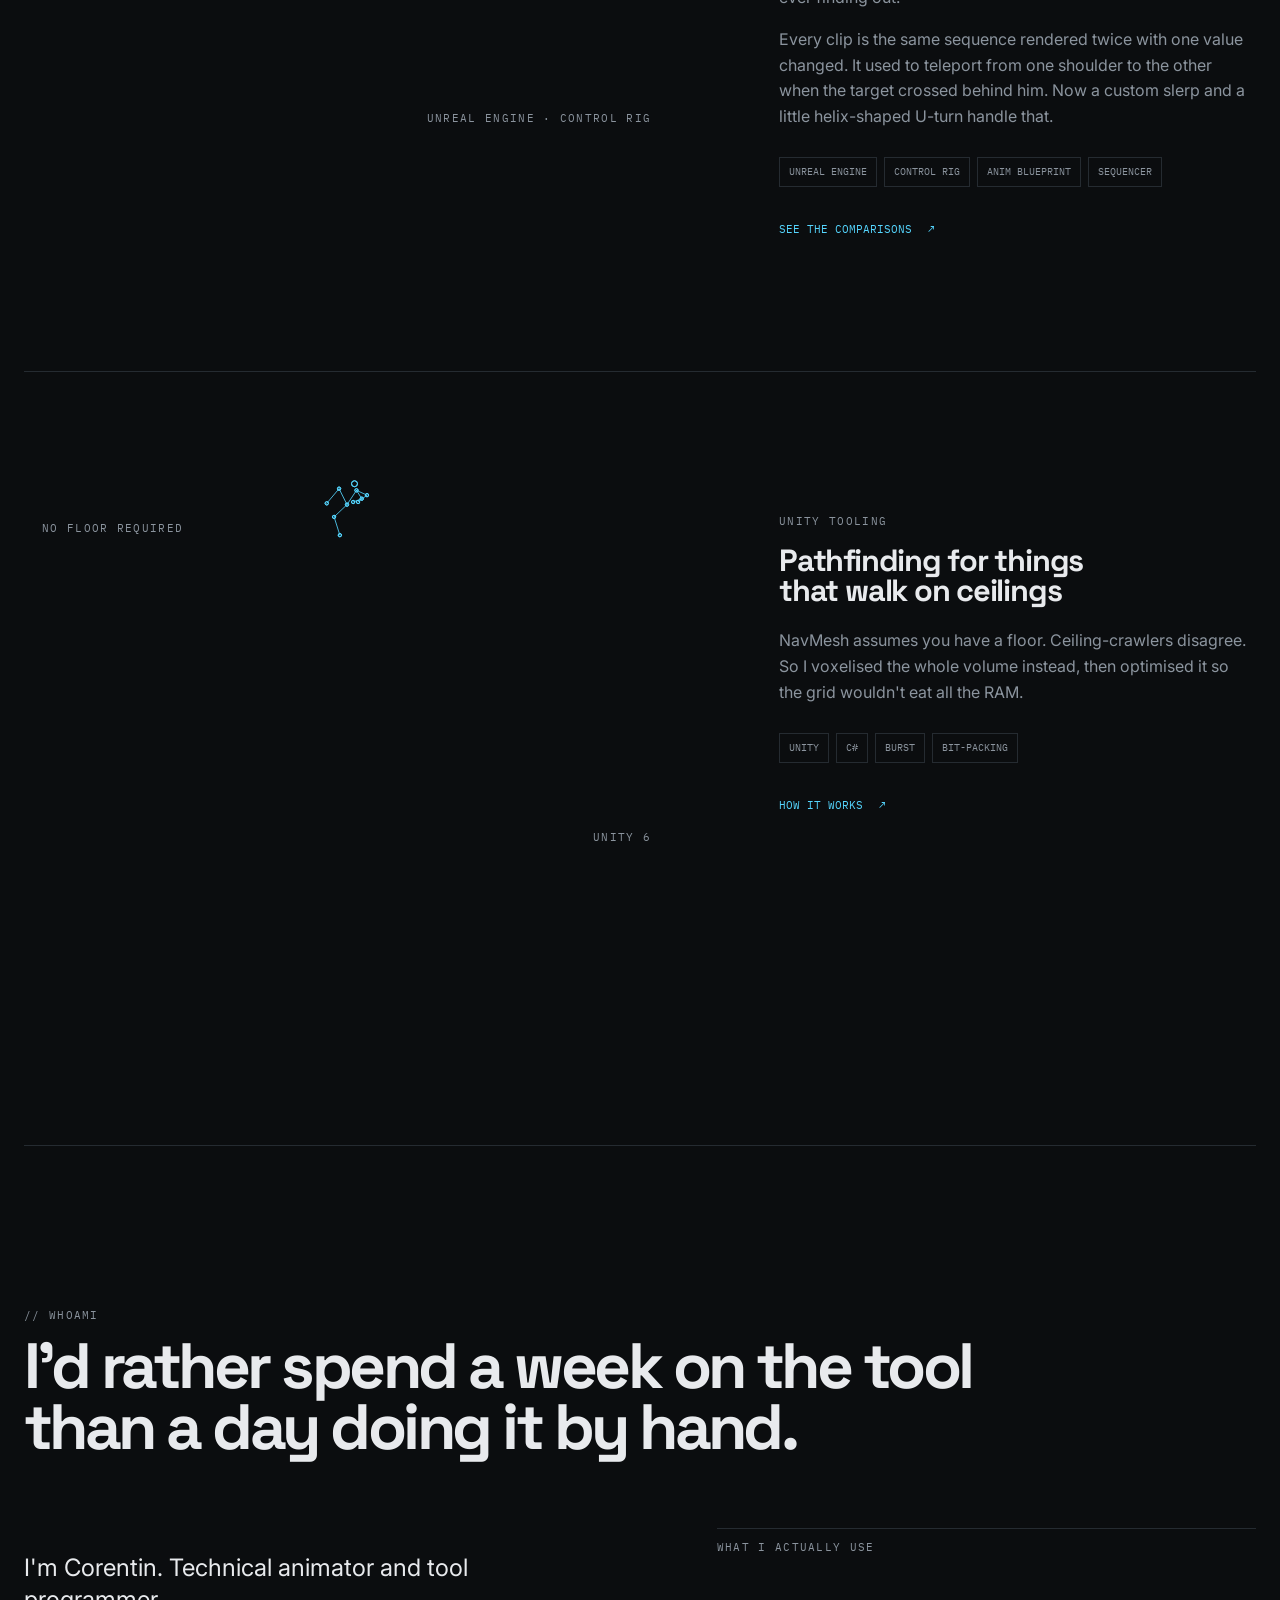
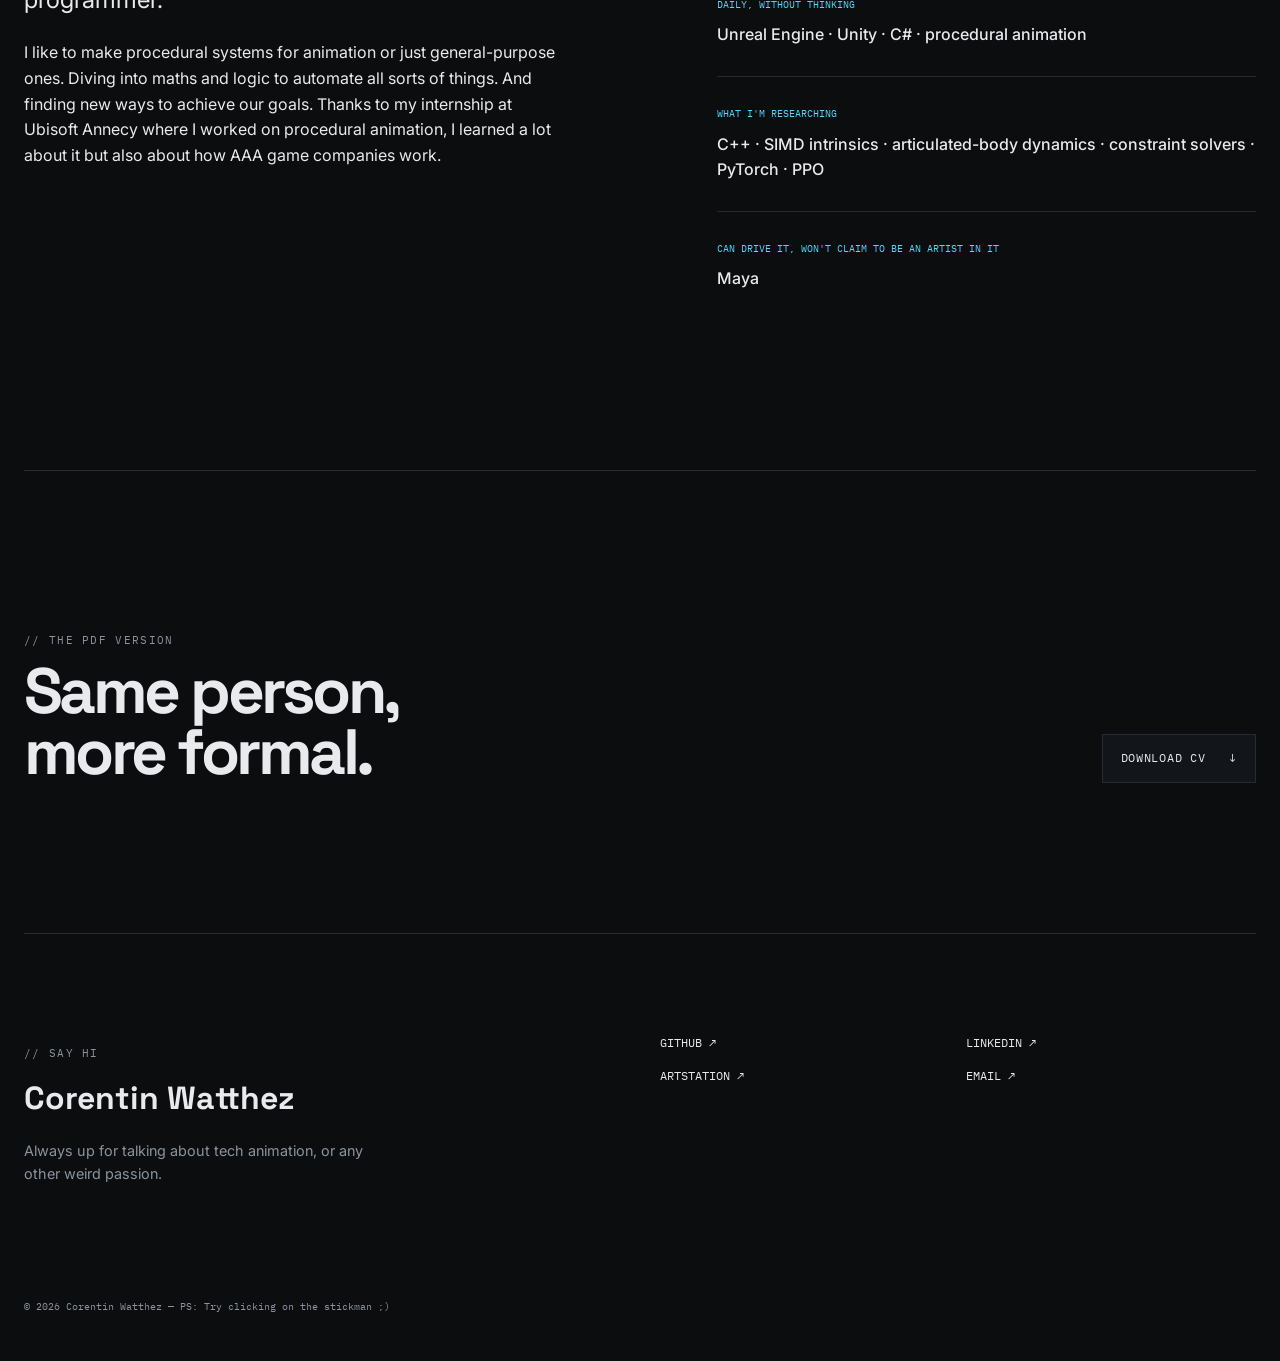
==== commit c418fdd1: "new thrust project" ====
--- a/index.html
+++ b/index.html
@@ -44,13 +44,15 @@
         <div class="reel-media">
           <div class="media-label">// THE SHOWREEL</div>
 
-          <video autoplay muted loop playsinline preload="metadata"
-            aria-label="Showreel — procedural animation, physics solvers and rigging tools">
-            <source src="ASSET/VIDEO/ShowrealV5.mp4" type="video/mp4">
-            Your browser does not support the video tag.
-          </video>
-
-          <div class="media-corner">REEL V5 · 2026</div>
+          <!-- loop=1 only loops a single video when playlist= repeats its own id -->
+          <iframe
+            src="https://www.youtube.com/embed/6QkKyatcmZc?si=ELUZIff4RCXdo5Nv&amp;autoplay=1&amp;mute=1&amp;loop=1&amp;playlist=6QkKyatcmZc&amp;playsinline=1&amp;rel=0"
+            title="Showreel — procedural animation, physics solvers and rigging tools"
+            allow="accelerometer; autoplay; clipboard-write; encrypted-media; gyroscope; picture-in-picture; web-share; fullscreen"
+            referrerpolicy="strict-origin-when-cross-origin"
+            allowfullscreen></iframe>
+
+          <div class="media-corner">REEL V6 · 2026</div>
         </div>
         <svg class="stickman pose-sit"></svg>
       </div>
@@ -68,10 +70,9 @@
       <article class="project-row">
         <div class="video-frame">
           <div class="project-media">
-            <div class="media-label">THE CHARACTERS LOOK AT THE TARGET</div>
-
-            <video autoplay muted loop playsinline>
-              <source src="ASSET/VIDEO/LookAtOnOff.mp4" type="video/mp4">
+            <div class="media-label">THE BLADE FINDS THE TARGET</div>
+            <video autoplay muted loop playsinline>
+              <source src="ASSET/VIDEO/ThrustDemo.mp4" type="video/mp4">
               Your browser does not support the video tag.
             </video>
 
@@ -80,20 +81,18 @@
           <svg class="stickman pose-hang"></svg>
         </div>
         <div class="project-info">
-          <p class="project-index">SMALL TOOL / FRESH</p>
-          <h3>Looking at things<br>while running</h3>
-          <p>
-            Run cycles stare straight ahead, always. This Control Rig layer sits on top of the
-            walk/run and turns everything from head to pelvis toward whatever deserves attention,
-            without the legs ever finding out.
-          </p>
-          <p>
-            Every clip is the same sequence rendered twice with one value changed. It used to
-            teleport from one shoulder to the other when the target crossed behind him. Now a
-            custom slerp and a little helix-shaped U-turn handle that.
-          </p>
-          <div class="tags"><span>Unreal Engine</span><span>Control Rig</span><span>Anim Blueprint</span><span>Sequencer</span></div>
-          <a class="text-link" href="PROJECTS/LOOK-AT/index.html">See the comparisons <span>↗</span></a>
+          <p class="project-index">FRESH / UE 5.8</p>
+          <h3>Stabbing things<br>wherever they are</h3>
+          <p>
+            An attack animation stabs where the animator aimed it, not where the enemy happens to be
+            standing. 
+          </p>
+          <p>
+            So I made a system that allows the characters to hit any coordinate in front of him and the animator just
+            has to make 5 animation for it to work.
+          </p>
+          <div class="tags"><span>Unreal Engine</span><span>Control Rig</span><span>C++</span><span>Blend Space</span><span>Anim Modifiers</span></div>
+          <a class="text-link" href="PROJECTS/MOTION-WARPING/index.html">How it aims <span>↗</span></a>
         </div>
       </article>
 
@@ -135,6 +134,38 @@
             <a class="text-link" href="PROJECTS/MUSCLE-ANIMATION/technical.html">behind the scenes <span>↗</span></a>
             <a class="text-link" href="PROJECTS/MUSCLE-ANIMATION/tools.html">or artist friendly <span>↗</span></a>
           </div>
+        </div>
+      </article>
+
+      <article class="project-row">
+        <div class="video-frame">
+          <div class="project-media">
+            <div class="media-label">THE CHARACTERS LOOK AT THE TARGET</div>
+
+            <video autoplay muted loop playsinline>
+              <source src="ASSET/VIDEO/LookAtOnOff.mp4" type="video/mp4">
+              Your browser does not support the video tag.
+            </video>
+
+            <div class="media-corner">UNREAL ENGINE · CONTROL RIG</div>
+          </div>
+          <svg class="stickman pose-sit"></svg>
+        </div>
+        <div class="project-info">
+          <p class="project-index">SMALL TOOL</p>
+          <h3>Looking at things<br>while running</h3>
+          <p>
+            Run cycles stare straight ahead, always. This Control Rig layer sits on top of the
+            walk/run and turns everything from head to pelvis toward whatever deserves attention,
+            without the legs ever finding out.
+          </p>
+          <p>
+            Every clip is the same sequence rendered twice with one value changed. It used to
+            teleport from one shoulder to the other when the target crossed behind him. Now a
+            custom slerp and a little helix-shaped U-turn handle that.
+          </p>
+          <div class="tags"><span>Unreal Engine</span><span>Control Rig</span><span>Anim Blueprint</span><span>Sequencer</span></div>
+          <a class="text-link" href="PROJECTS/LOOK-AT/index.html">See the comparisons <span>↗</span></a>
         </div>
       </article>
 
--- a/CSS/style.css
+++ b/CSS/style.css
@@ -610,10 +610,12 @@
     var(--surface);
 }
 
-.reel-media video {
+.reel-media video,
+.reel-media iframe {
   width: 100%;
   height: 100%;
   display: block;
+  border: 0;
   object-fit: cover;
 }
 
@@ -627,6 +629,8 @@
   background: rgba(10, 13, 16, .72);
   color: var(--text);
   backdrop-filter: blur(3px);
+  /* the reel is a YouTube player now - let clicks reach its controls underneath */
+  pointer-events: none;
 }
 
 .reel-media .media-label {
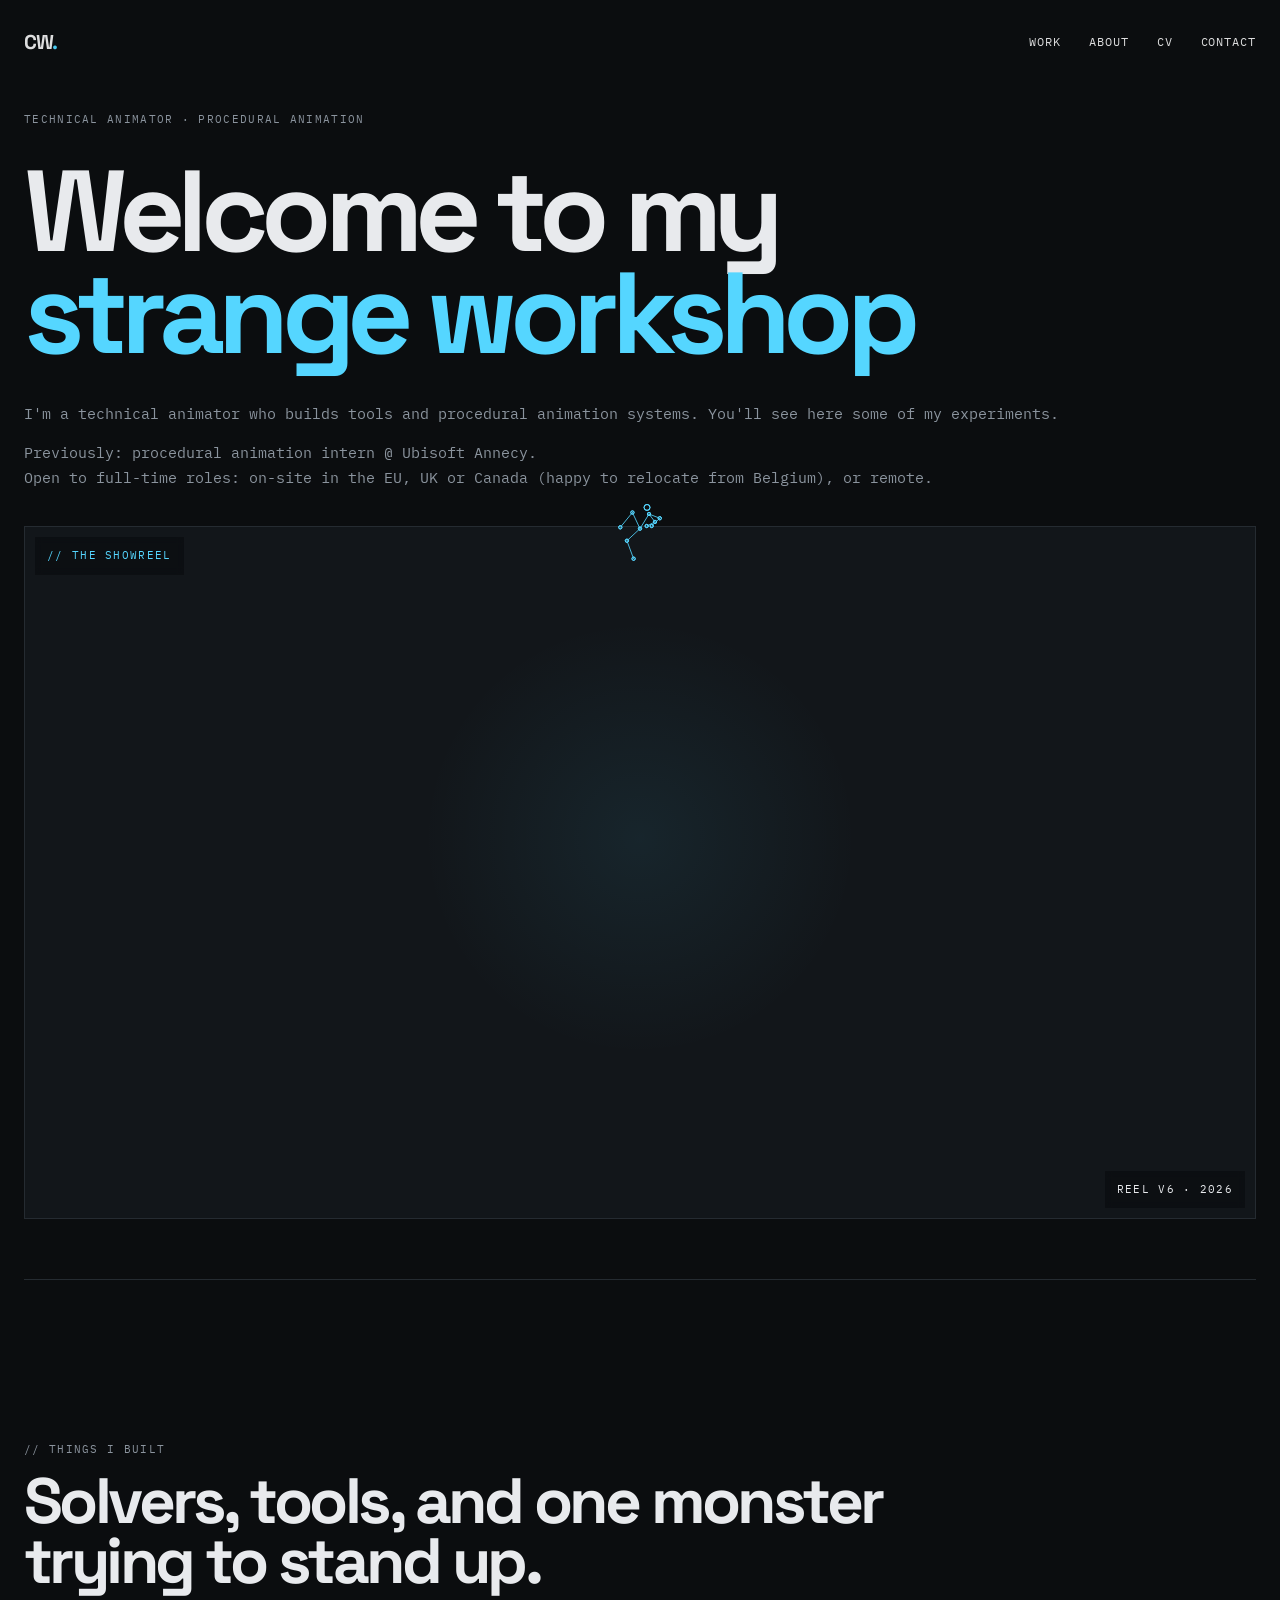
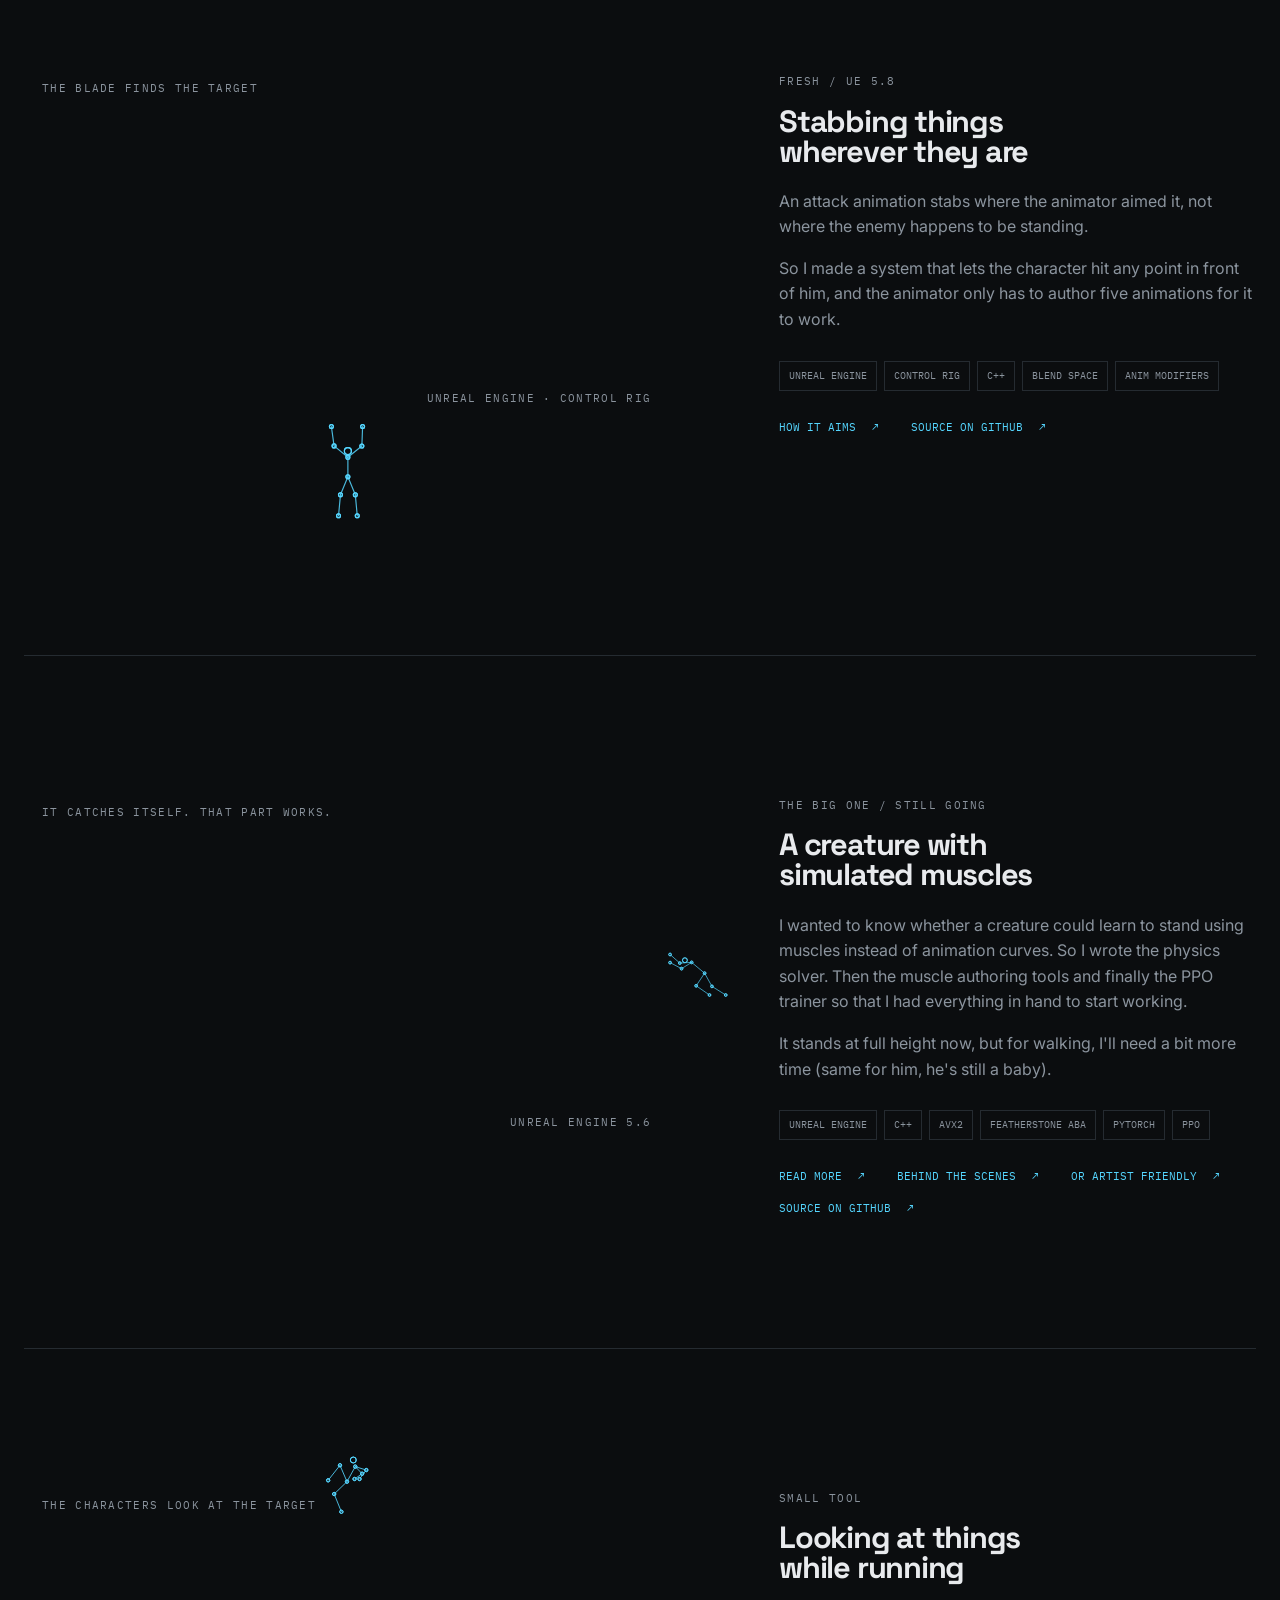
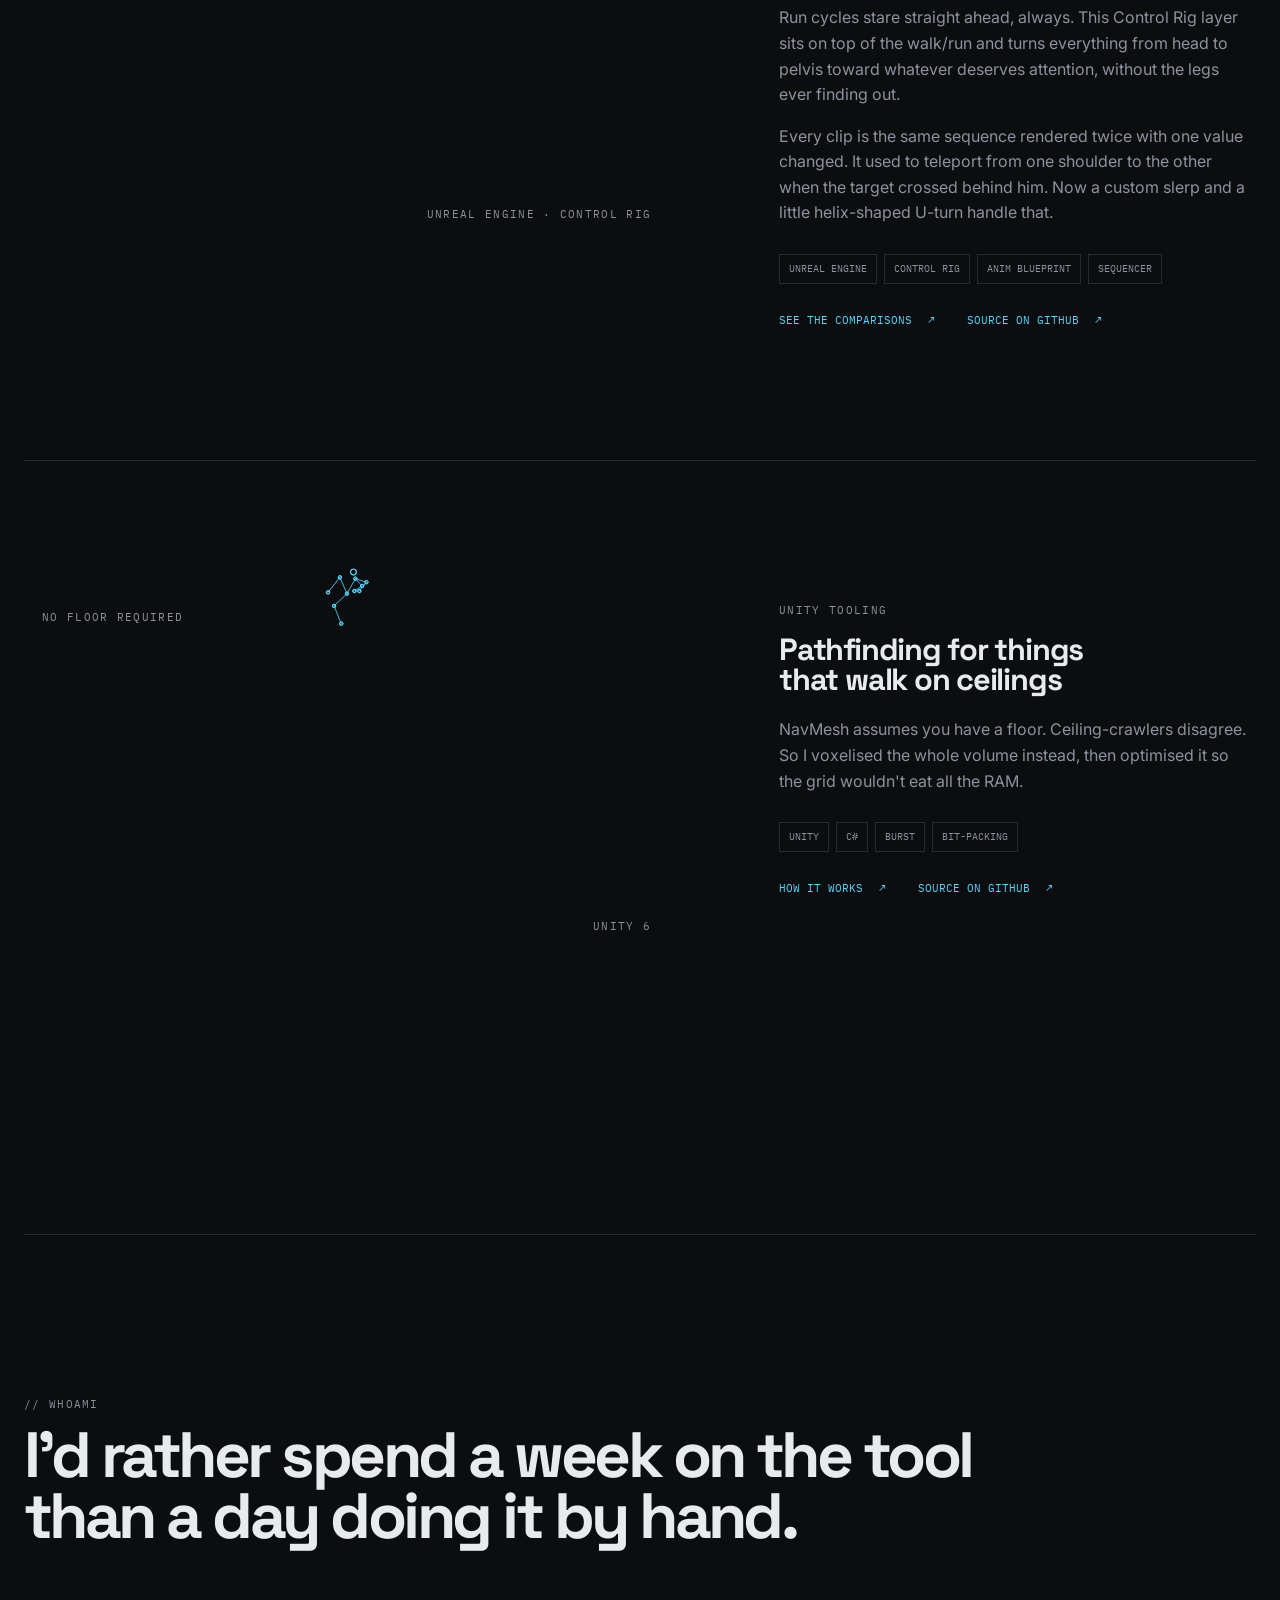
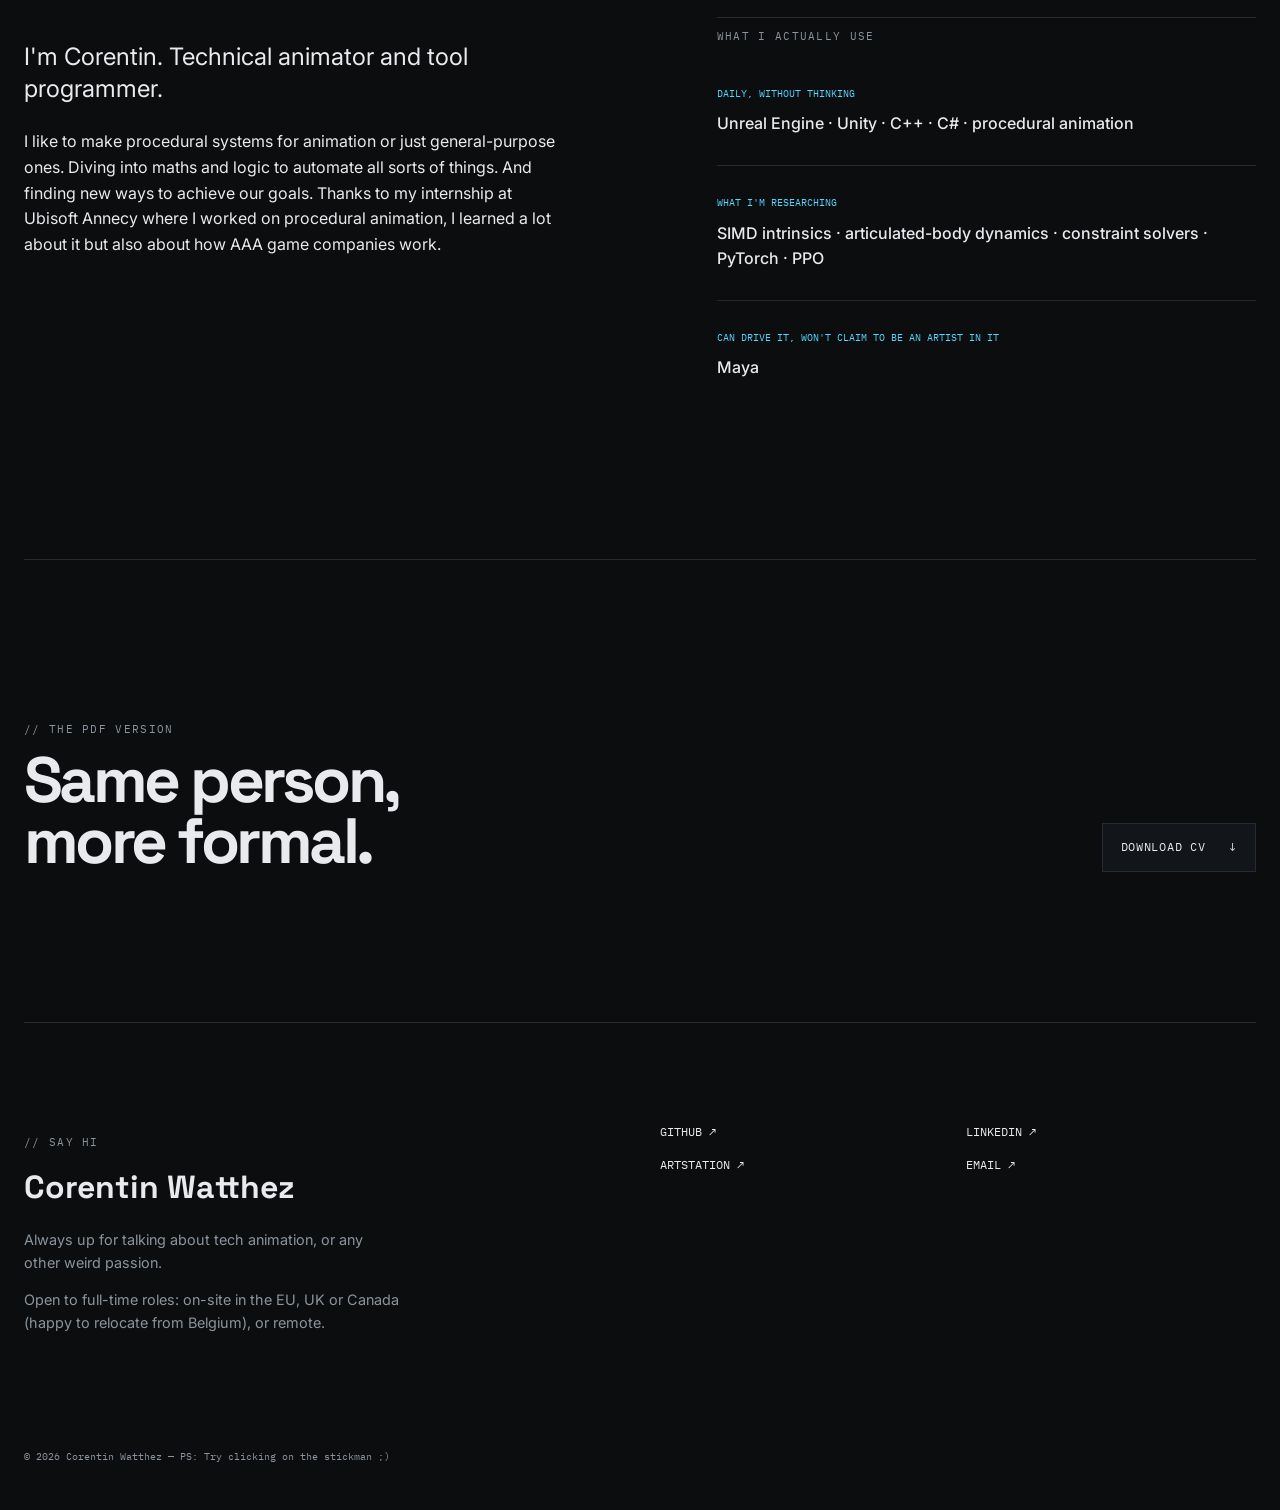
==== commit 29ab46cd: "Add suggested change from claude" ====
--- a/index.html
+++ b/index.html
@@ -38,6 +38,10 @@
           I'm a technical animator who builds tools and procedural animation systems.
           You'll see here some of my experiments.
         </p>
+        <p class="hero-intro">
+          Previously: procedural animation intern @ Ubisoft Annecy.<br>
+          Open to full-time roles: on-site in the EU, UK or Canada (happy to relocate from Belgium), or remote.
+        </p>
       </div>
 
       <div class="hero-reel video-frame">
@@ -46,7 +50,7 @@
 
           <!-- loop=1 only loops a single video when playlist= repeats its own id -->
           <iframe
-            src="https://www.youtube.com/embed/6QkKyatcmZc?si=ELUZIff4RCXdo5Nv&amp;autoplay=1&amp;mute=1&amp;loop=1&amp;playlist=6QkKyatcmZc&amp;playsinline=1&amp;rel=0"
+            src="https://www.youtube.com/embed/arTAwgSpRUU?si=A-TS4m1wbpDlJzga&amp;autoplay=1&amp;mute=1&amp;loop=1&amp;playlist=arTAwgSpRUU&amp;playsinline=1&amp;rel=0"
             title="Showreel — procedural animation, physics solvers and rigging tools"
             allow="accelerometer; autoplay; clipboard-write; encrypted-media; gyroscope; picture-in-picture; web-share; fullscreen"
             referrerpolicy="strict-origin-when-cross-origin"
@@ -88,11 +92,14 @@
             standing. 
           </p>
           <p>
-            So I made a system that allows the characters to hit any coordinate in front of him and the animator just
-            has to make 5 animation for it to work.
+            So I made a system that lets the character hit any point in front of him, and the animator only
+            has to author five animations for it to work.
           </p>
           <div class="tags"><span>Unreal Engine</span><span>Control Rig</span><span>C++</span><span>Blend Space</span><span>Anim Modifiers</span></div>
-          <a class="text-link" href="PROJECTS/MOTION-WARPING/index.html">How it aims <span>↗</span></a>
+          <div class="project-links">
+            <a class="text-link" href="PROJECTS/MOTION-WARPING/index.html">How it aims <span>↗</span></a>
+            <a class="text-link" href="https://github.com/Orabs16/ThrustMotionWrapping">Source on GitHub <span>↗</span></a>
+          </div>
         </div>
       </article>
 
@@ -133,6 +140,7 @@
             <a class="text-link" href="PROJECTS/MUSCLE-ANIMATION/index.html">Read more <span>↗</span></a>
             <a class="text-link" href="PROJECTS/MUSCLE-ANIMATION/technical.html">behind the scenes <span>↗</span></a>
             <a class="text-link" href="PROJECTS/MUSCLE-ANIMATION/tools.html">or artist friendly <span>↗</span></a>
+            <a class="text-link" href="https://github.com/Orabs16/AnimationProcedural">Source on GitHub <span>↗</span></a>
           </div>
         </div>
       </article>
@@ -165,7 +173,10 @@
             custom slerp and a little helix-shaped U-turn handle that.
           </p>
           <div class="tags"><span>Unreal Engine</span><span>Control Rig</span><span>Anim Blueprint</span><span>Sequencer</span></div>
-          <a class="text-link" href="PROJECTS/LOOK-AT/index.html">See the comparisons <span>↗</span></a>
+          <div class="project-links">
+            <a class="text-link" href="PROJECTS/LOOK-AT/index.html">See the comparisons <span>↗</span></a>
+            <a class="text-link" href="https://github.com/Orabs16/LookAtDemo">Source on GitHub <span>↗</span></a>
+          </div>
         </div>
       </article>
 
@@ -191,7 +202,10 @@
             voxelised the whole volume instead, then optimised it so the grid wouldn't eat all the RAM.
           </p>
           <div class="tags"><span>Unity</span><span>C#</span><span>Burst</span><span>Bit-packing</span></div>
-          <a class="text-link" href="PROJECTS/3DPATHFINDING/index.html">How it works <span>↗</span></a>
+          <div class="project-links">
+            <a class="text-link" href="PROJECTS/3DPATHFINDING/index.html">How it works <span>↗</span></a>
+            <a class="text-link" href="https://github.com/Orabs16/Pathfinding3D">Source on GitHub <span>↗</span></a>
+          </div>
         </div>
       </article>
     </section>
@@ -220,11 +234,11 @@
           <p class="eyebrow">WHAT I ACTUALLY USE</p>
           <div class="skill-group">
             <span>DAILY, WITHOUT THINKING</span>
-            <strong>Unreal Engine · Unity · C# · procedural animation</strong>
+            <strong>Unreal Engine · Unity · C++ · C# · procedural animation</strong>
           </div>
           <div class="skill-group">
             <span>WHAT I'M RESEARCHING</span>
-            <strong>C++ · SIMD intrinsics · articulated-body dynamics · constraint
+            <strong>SIMD intrinsics · articulated-body dynamics · constraint
               solvers · PyTorch · PPO</strong>
           </div>
           <div class="skill-group">
@@ -250,6 +264,9 @@
       <h2>Corentin Watthez</h2>
       <p class="footer-note">
         Always up for talking about tech animation, or any other weird passion.
+      </p>
+      <p class="footer-note">
+        Open to full-time roles: on-site in the EU, UK or Canada (happy to relocate from Belgium), or remote.
       </p>
     </div>
     <div class="footer-links">
